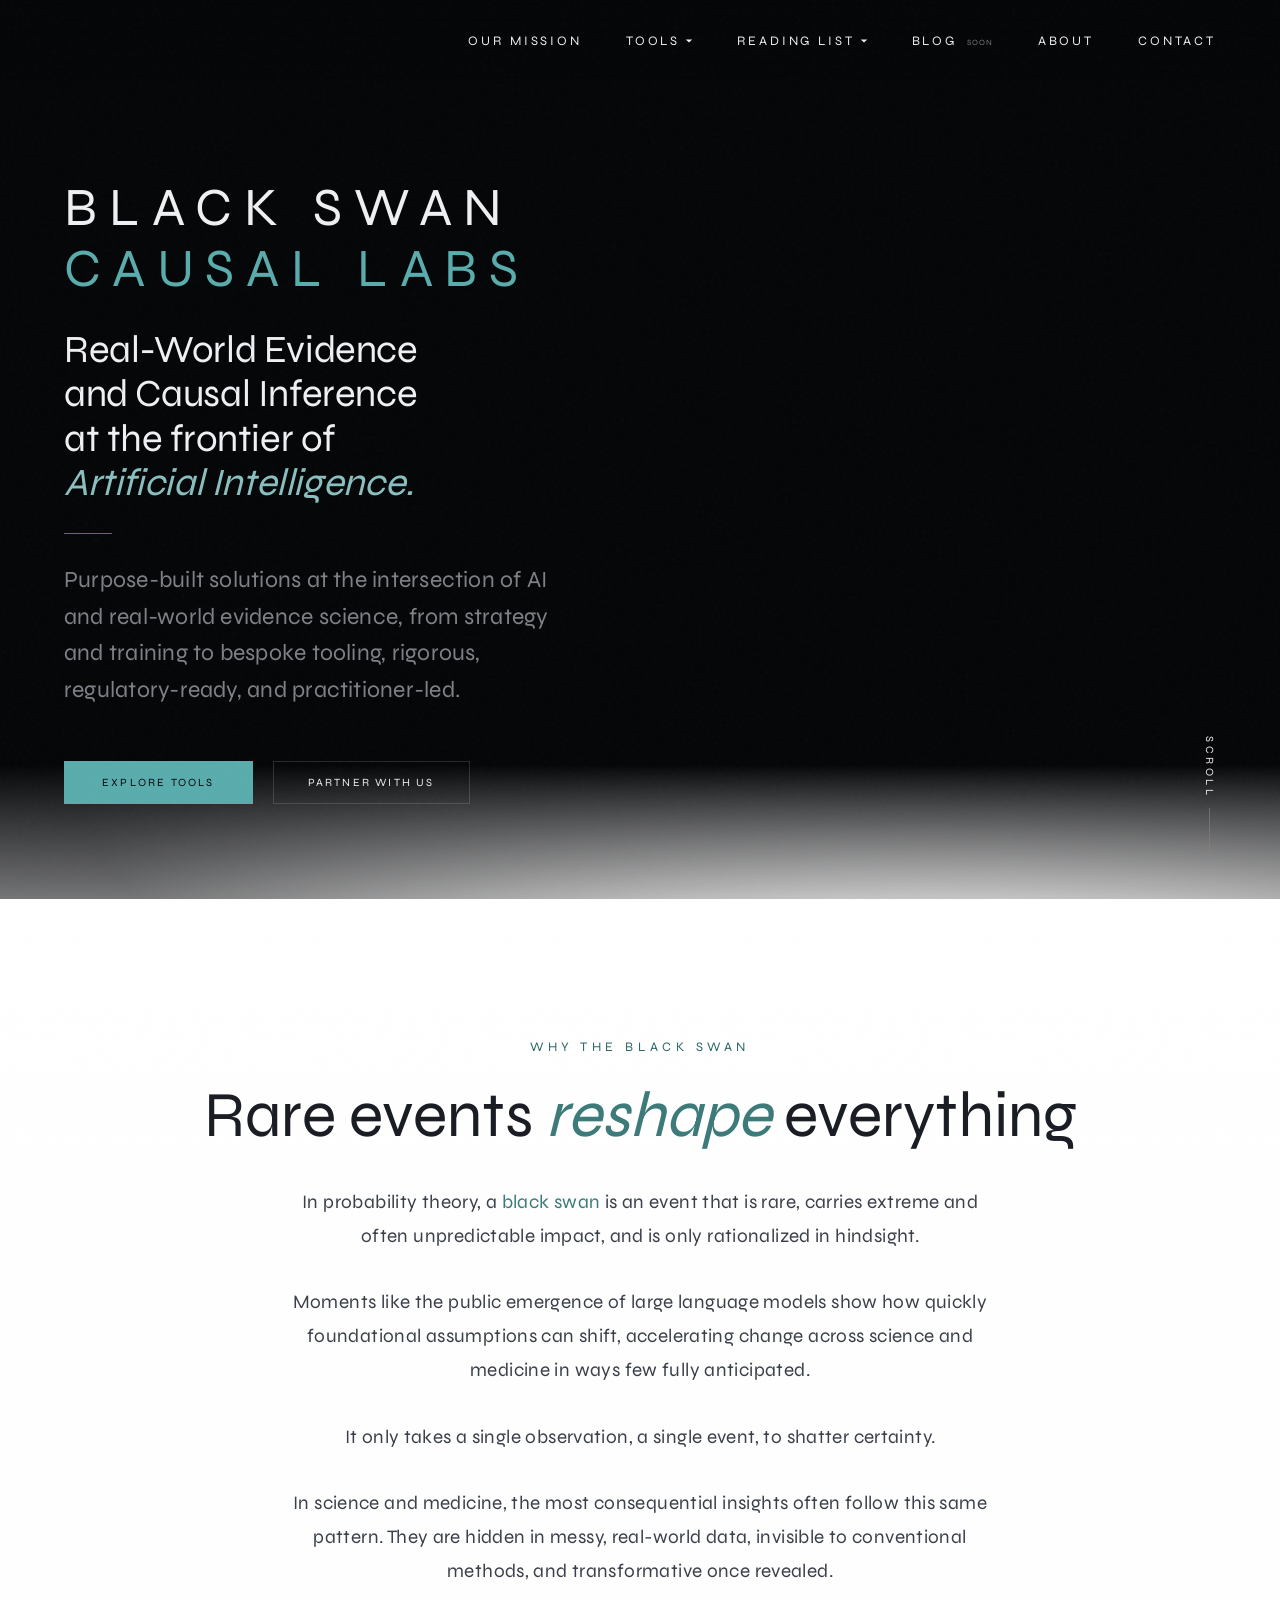
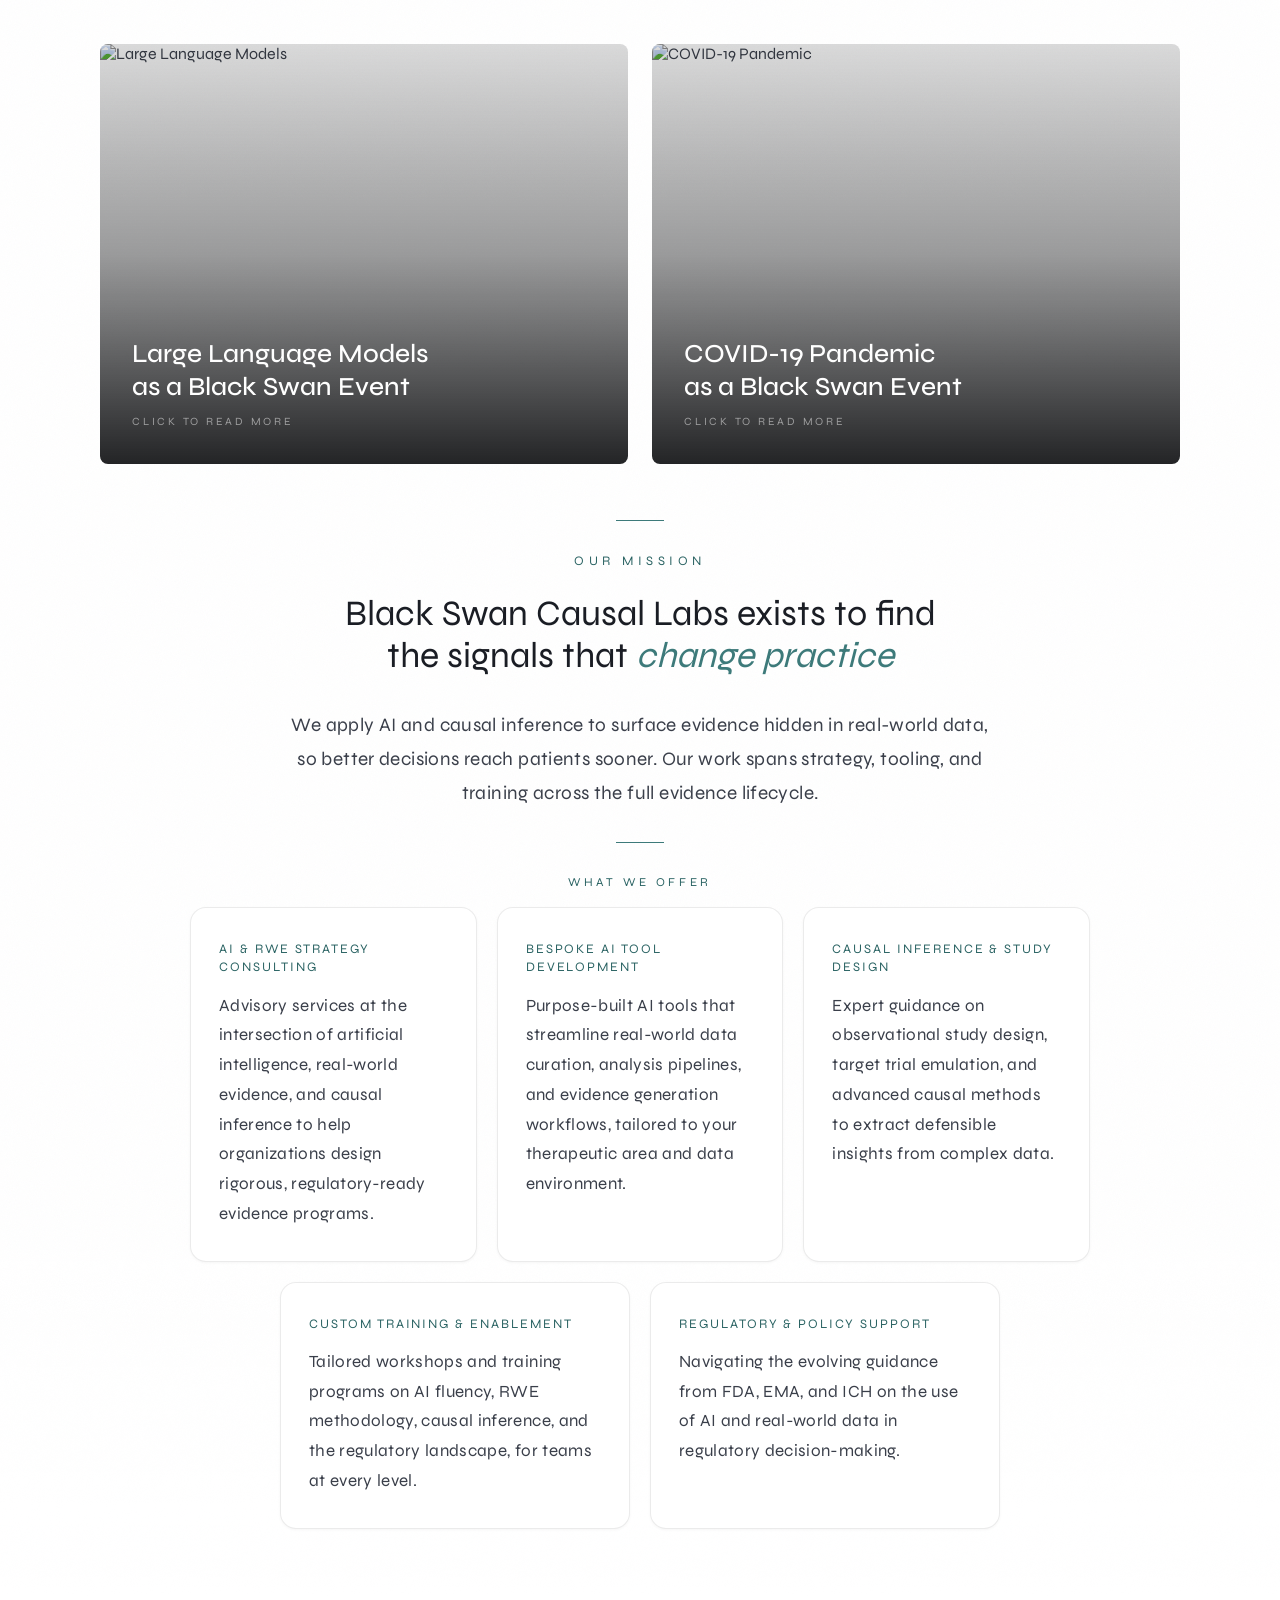
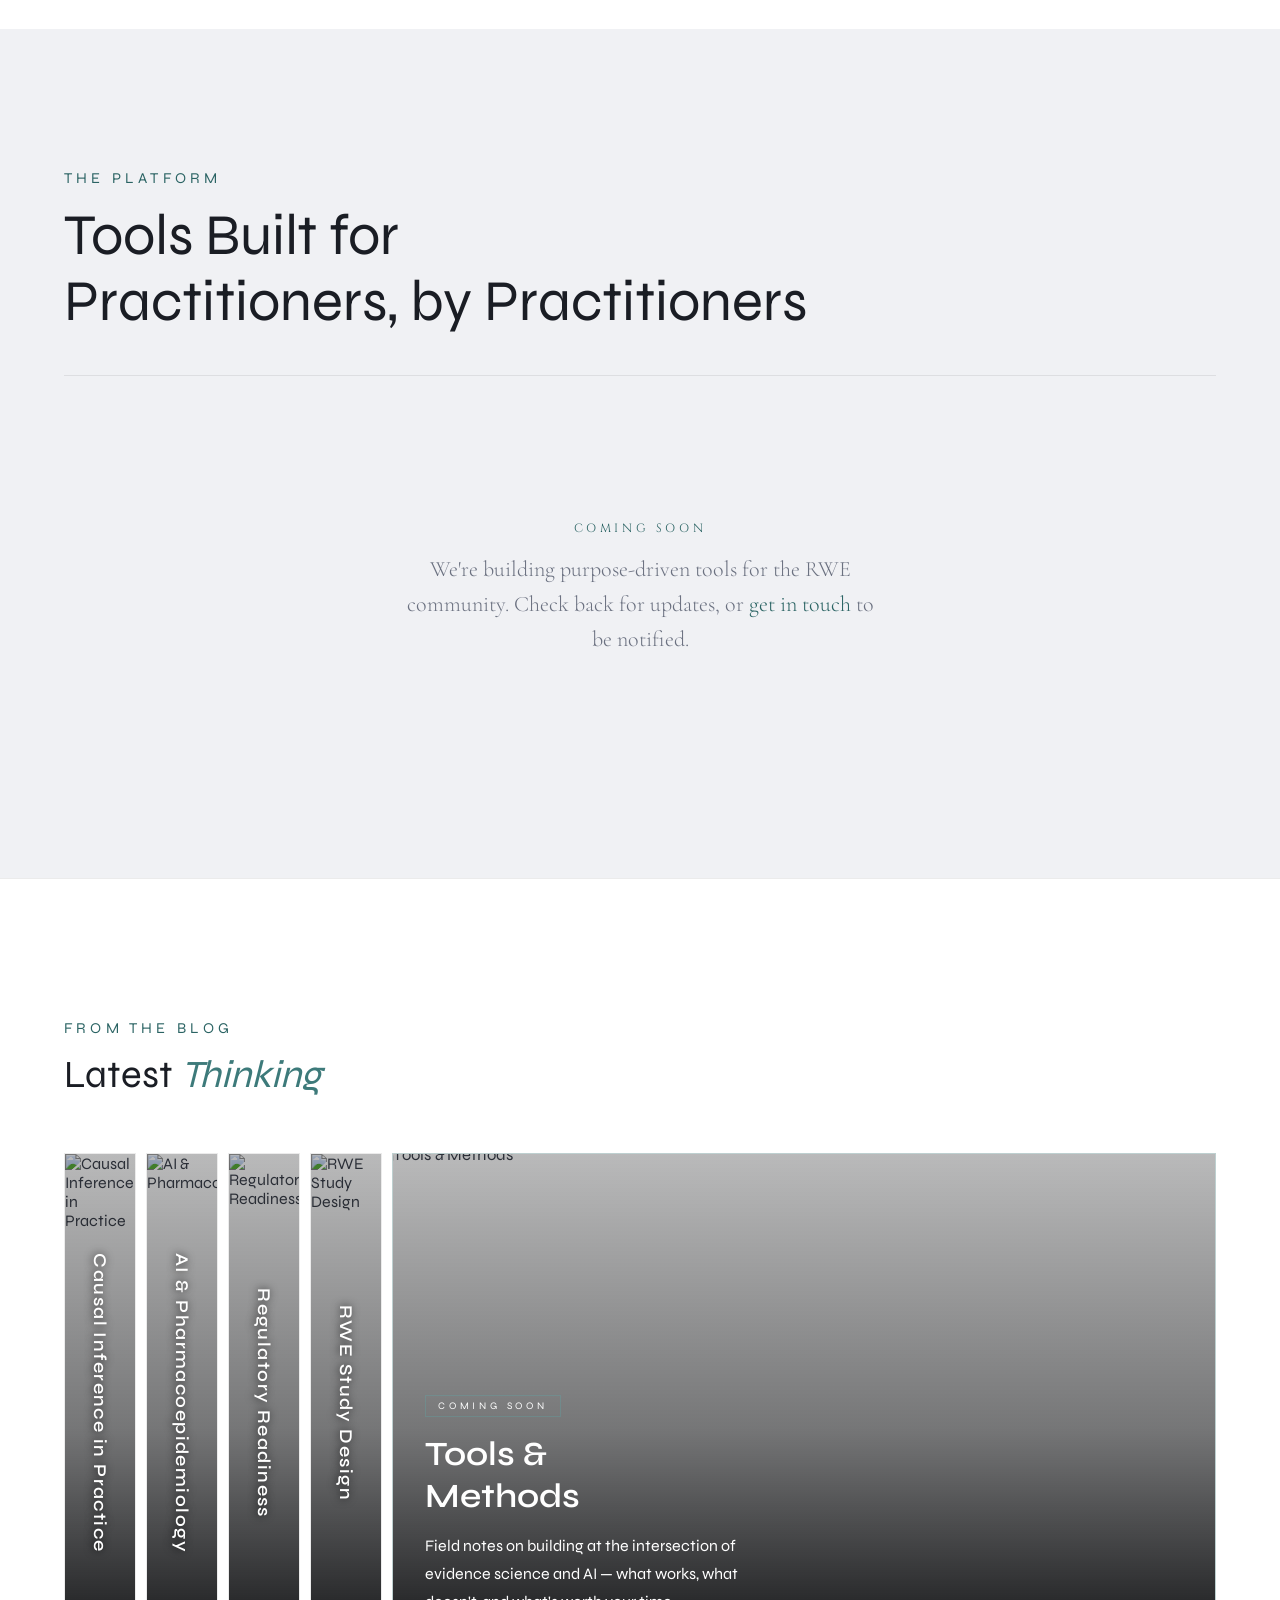
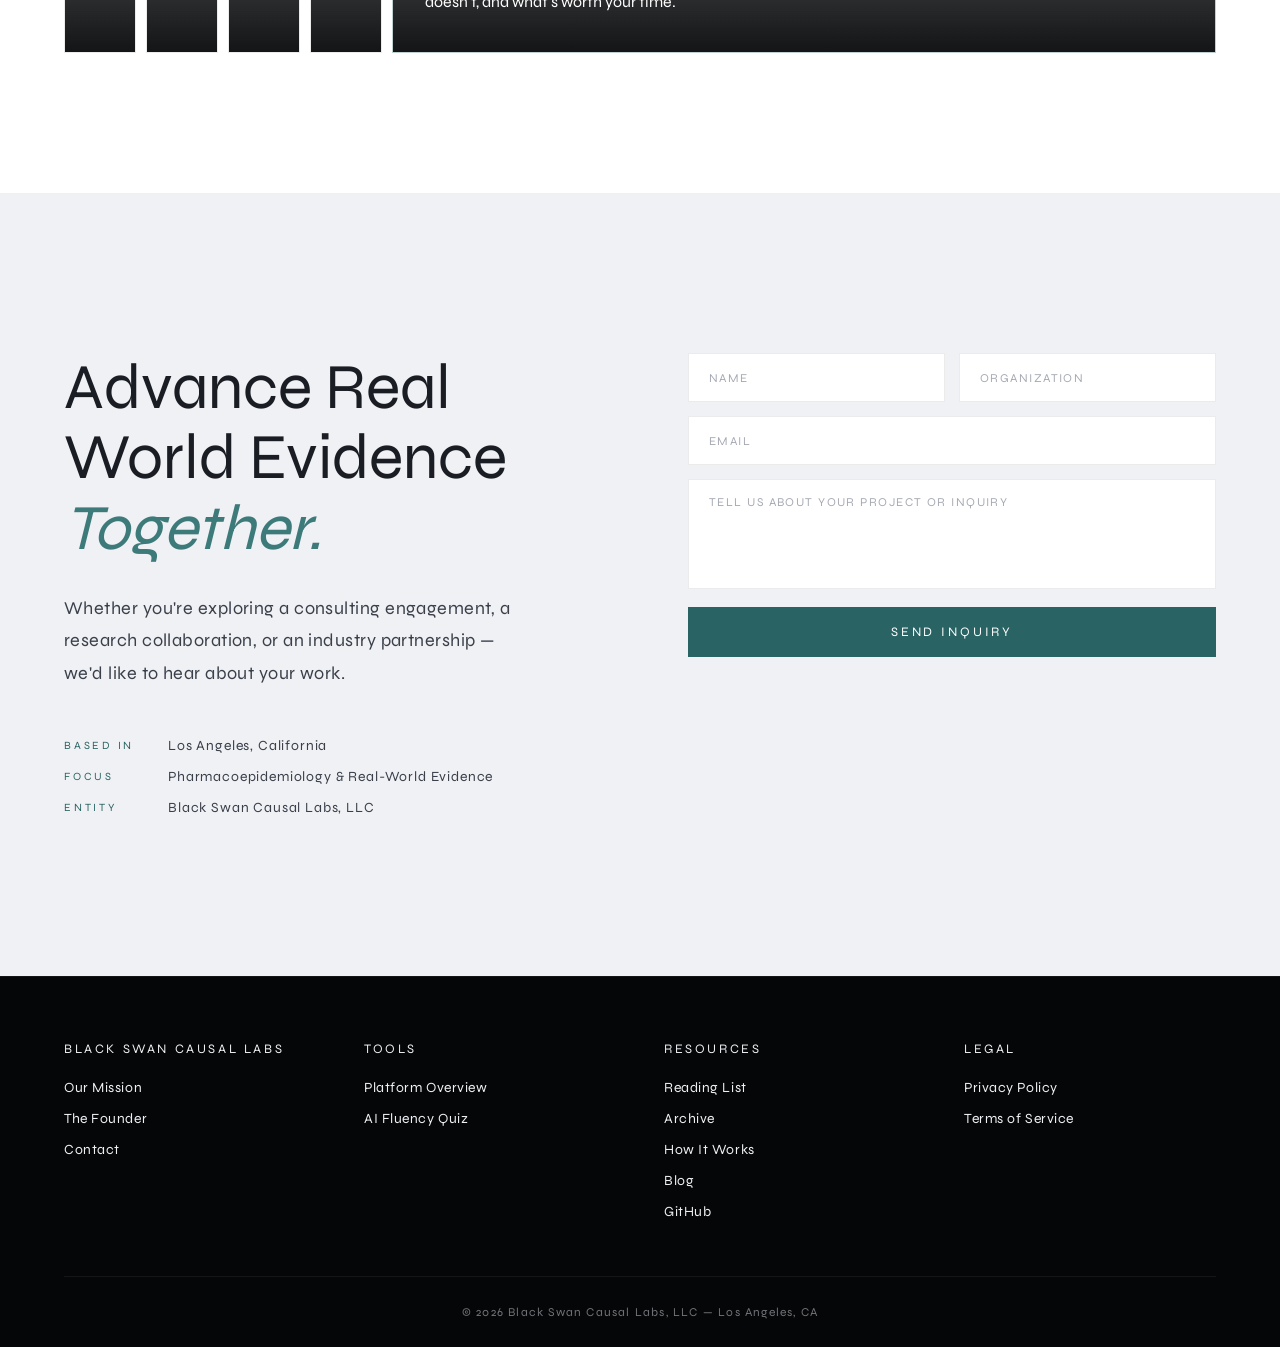
==== index.html @ 320a1eaf "Redesign color scheme: dark hero with light/grey content sections Inspired by Palantir's approach — " ====
<!DOCTYPE html>
<html lang="en">
<head>
<meta charset="UTF-8">
<meta name="viewport" content="width=device-width, initial-scale=1.0">
<link rel="icon" type="image/png" href="favicon.png">
<title>Black Swan Causal Labs</title>
<link rel="preconnect" href="https://fonts.googleapis.com">
<link href="https://fonts.googleapis.com/css2?family=Cormorant+Garamond:ital,wght@0,300;0,400;0,600;1,300;1,400&family=Cinzel:wght@400;500&family=Raleway:wght@200;300;400&family=Syne:wght@400;500;600;700;800&display=swap" rel="stylesheet">
<style>
  *, *::before, *::after { box-sizing: border-box; margin: 0; padding: 0; }

  :root {
    --black:       #050608;
    --deep:        #090c10;
    --surface:     #0d1117;
    --ink:         #111620;
    --border:      rgba(255,255,255,0.06);
    --silver:      #c8cdd4;
    --white:       #eef0f3;
    --teal:        #3d7a7a;
    --teal-light:  #5aadad;
    --accent:      #8bbfbf;

    /* Light-mode palette */
    --light-bg:    #ffffff;
    --grey-bg:     #f0f1f4;
    --dark-text:   #1a1d24;
    --body-text:   #3a3f4a;
    --muted-text:  #6b7180;
    --light-border: rgba(0,0,0,0.08);
    --card-bg:     #ffffff;
    --card-bg-alt: #f7f8fa;
    --teal-dark:   #2a6363;
  }

  html { scroll-behavior: smooth; }
  body {
    background: var(--black);
    color: var(--white);
    font-family: 'Syne', sans-serif;
    font-weight: 300;
    overflow-x: hidden;
  }

  /* ── REVEAL ANIMATION ── */
  @keyframes softReveal {
    from {
      opacity: 0;
      filter: blur(10px);
      transform: translateY(14px);
    }
    to {
      opacity: 1;
      filter: blur(0px);
      transform: translateY(0);
    }
  }

  .reveal {
    opacity: 0;
    animation: softReveal 1.1s cubic-bezier(0.22, 1, 0.36, 1) forwards;
  }

  /* staggered delays for hero children */
  .reveal-d1  { animation-delay: 0.2s; }
  .reveal-d2  { animation-delay: 0.45s; }
  .reveal-d3  { animation-delay: 0.6s; }
  .reveal-d4  { animation-delay: 0.75s; }
  .reveal-d5  { animation-delay: 0.9s; }
  .reveal-d6  { animation-delay: 1.05s; }

  /* ── NAV ── */
  nav {
    position: fixed;
    top: 0; left: 0; right: 0;
    z-index: 100;
    display: flex;
    align-items: center;
    justify-content: flex-end;
    padding: 30px 64px;
    background: linear-gradient(to bottom, rgba(5,6,8,0.92) 0%, transparent 100%);
    transition: justify-content 0.3s;
  }
  nav.nav-scrolled {
    justify-content: space-between;
    background: rgba(5,6,8,0.97);
  }

  .nav-logo {
    font-family: 'Syne', sans-serif;
    font-size: 14px;
    letter-spacing: 0.3em;
    color: var(--silver);
    text-decoration: none;
    text-transform: uppercase;
    opacity: 0;
    transform: translateY(-6px);
    pointer-events: none;
    transition: opacity 0.4s ease, transform 0.4s ease;
  }
  nav.nav-scrolled .nav-logo {
    opacity: 1;
    transform: translateY(0);
    pointer-events: auto;
  }
  .nav-logo span { color: var(--teal-light); }

  .nav-links {
    display: flex;
    gap: 44px;
    list-style: none;
  }
  .nav-links a {
    font-family: 'Syne', sans-serif;
    font-weight: 300;
    font-size: 13px;
    letter-spacing: 0.22em;
    text-transform: uppercase;
    color: var(--white);
    text-decoration: none;
    transition: color 0.3s;
  }
  .nav-links a:hover { color: var(--teal-light); }

  /* ── NAV DROPDOWN ── */
  .nav-dropdown {
    position: relative;
  }
  .nav-dropdown-toggle {
    font-family: 'Syne', sans-serif;
    font-weight: 300;
    font-size: 13px;
    letter-spacing: 0.22em;
    text-transform: uppercase;
    color: var(--white);
    text-decoration: none;
    transition: color 0.3s;
    cursor: pointer;
    background: none;
    border: none;
    padding: 0;
    margin: 0;
    line-height: inherit;
    vertical-align: baseline;
    display: inline-flex;
    align-items: center;
    gap: 5px;
  }
  .nav-dropdown-toggle:hover { color: var(--teal-light); }
  .nav-dropdown-toggle svg {
    width: 8px;
    height: 8px;
    fill: currentColor;
    transition: transform 0.25s;
  }
  .nav-dropdown:hover .nav-dropdown-toggle svg { transform: rotate(180deg); }
  .nav-dropdown-menu {
    position: absolute;
    top: calc(100% + 14px);
    left: -16px;
    background: var(--ink);
    border: 1px solid var(--border);
    padding: 10px 0;
    min-width: 200px;
    opacity: 0;
    visibility: hidden;
    transform: translateY(-6px);
    transition: opacity 0.25s, transform 0.25s, visibility 0.25s;
    z-index: 200;
  }
  .nav-dropdown:hover .nav-dropdown-menu {
    opacity: 1;
    visibility: visible;
    transform: translateY(0);
  }
  .nav-dropdown-menu a {
    display: block;
    padding: 10px 24px;
    font-family: 'Syne', sans-serif;
    font-weight: 300;
    font-size: 13px;
    letter-spacing: 0.18em;
    text-transform: uppercase;
    color: var(--white);
    text-decoration: none;
    transition: color 0.2s, background 0.2s;
  }
  .nav-dropdown-menu a:hover {
    color: var(--teal-light);
    background: rgba(90,173,173,0.06);
  }

  /* ── HAMBURGER BUTTON ── */
  .hamburger {
    display: none;
    background: none;
    border: none;
    cursor: pointer;
    padding: 4px;
    z-index: 301;
    position: relative;
  }
  .hamburger span {
    display: block;
    width: 22px;
    height: 1.5px;
    background: var(--white);
    margin: 5px 0;
    transition: transform 0.3s, opacity 0.3s;
  }
  .hamburger.active span:nth-child(1) {
    transform: translateY(6.5px) rotate(45deg);
  }
  .hamburger.active span:nth-child(2) {
    opacity: 0;
  }
  .hamburger.active span:nth-child(3) {
    transform: translateY(-6.5px) rotate(-45deg);
  }

  /* ── MOBILE MENU OVERLAY ── */
  .mobile-menu {
    display: none;
    position: fixed;
    top: 0;
    right: 0;
    width: 280px;
    height: 100vh;
    height: 100dvh;
    background: rgba(5,6,8,0.98);
    z-index: 300;
    padding: 90px 32px 40px;
    transform: translateX(100%);
    transition: transform 0.35s cubic-bezier(0.4, 0, 0.2, 1);
    overflow-y: auto;
    border-left: 1px solid var(--border);
  }
  .mobile-menu.open {
    transform: translateX(0);
  }
  .mobile-menu-backdrop {
    display: none;
    position: fixed;
    inset: 0;
    background: rgba(0,0,0,0.5);
    z-index: 299;
    opacity: 0;
    transition: opacity 0.35s;
  }
  .mobile-menu-backdrop.open {
    opacity: 1;
  }
  .mobile-menu-section {
    margin-bottom: 28px;
  }
  .mobile-menu-heading {
    font-family: 'Syne', sans-serif;
    font-weight: 400;
    font-size: 11px;
    letter-spacing: 0.25em;
    text-transform: uppercase;
    color: var(--teal-light);
    margin-bottom: 12px;
  }
  .mobile-menu a {
    display: block;
    font-family: 'Syne', sans-serif;
    font-weight: 300;
    font-size: 14px;
    letter-spacing: 0.15em;
    text-transform: uppercase;
    color: var(--white);
    text-decoration: none;
    padding: 10px 0;
    transition: color 0.2s;
  }
  .mobile-menu a:hover { color: var(--teal-light); }

  @media (max-width: 900px) {
    .hamburger { display: block; }
    .mobile-menu { display: block; }
    .mobile-menu-backdrop { display: block; }
    nav {
      justify-content: space-between;
      background: rgba(5,6,8,0.97);
    }
    .nav-logo {
      opacity: 1;
      transform: translateY(0);
      pointer-events: auto;
    }
  }

  /* ── HERO ── */
  .hero {
    position: relative;
    width: 100%;
    height: 100vh;
    overflow: hidden;
    display: flex;
    align-items: flex-end;
    justify-content: flex-start;
    margin-bottom: -1px;
  }

  .hero-img {
    position: absolute;
    inset: 0;
    width: 100%;
    height: 100%;
    object-fit: cover;
    object-position: center center;
  }

  .hero-vignette {
    position: absolute;
    inset: 0;
    background:
      radial-gradient(ellipse 75% 90% at 72% 48%, transparent 28%, rgba(5,6,8,0.55) 100%),
      linear-gradient(to bottom, rgba(5,6,8,0.28) 0%, transparent 22%, transparent 40%, rgba(5,6,8,0.85) 85%, rgba(255,255,255,1) 100%),
      linear-gradient(to right, rgba(5,6,8,0.78) 0%, rgba(5,6,8,0.3) 44%, transparent 62%),
      radial-gradient(ellipse 40% 30% at 100% 100%, rgba(5,6,8,0.7) 0%, transparent 100%);
    pointer-events: none;
  }

  .hero-content {
    position: relative;
    z-index: 10;
    padding: 0 64px 96px;
    max-width: 680px;
  }

  .hero-eyebrow {
    font-family: 'Syne', sans-serif;
    font-size: 10px;
    letter-spacing: 0.42em;
    text-transform: uppercase;
    color: var(--teal-light);
    margin-bottom: 22px;
    opacity: 0;
  }

  .hero-brand-line {
    font-family: 'Syne', sans-serif;
    font-size: clamp(32px, 4.2vw, 56px);
    letter-spacing: 0.22em;
    text-transform: uppercase;
    color: var(--white);
    line-height: 1.15;
    margin-bottom: 0;
    opacity: 0;
    white-space: nowrap;
  }
  .hero-brand-sub {
    color: var(--teal-light);
    margin-bottom: 28px;
  }

  .hero-title {
    font-family: 'Syne', sans-serif;
    font-weight: 300;
    font-size: clamp(24px, 3vw, 40px);
    line-height: 1.15;
    letter-spacing: -0.01em;
    color: var(--white);
    margin-bottom: 28px;
  }

  .hero-title em {
    font-style: italic;
    color: var(--accent);
  }

  .hero-rule {
    width: 48px;
    height: 1px;
    background: var(--teal);
    margin-bottom: 28px;
  }

  .hero-subtitle {
    font-family: 'Syne', sans-serif;
    font-weight: 300;
    font-size: clamp(17px, 2vw, 23px);
    line-height: 1.6;
    color: rgba(200,205,212,0.62);
    margin-bottom: 52px;
    max-width: 500px;
    letter-spacing: 0.01em;
  }

  .hero-cta-group {
    display: flex;
    gap: 20px;
    align-items: center;
  }

  .btn-primary {
    font-family: 'Syne', sans-serif;
    font-size: 11px;
    letter-spacing: 0.2em;
    text-transform: uppercase;
    color: var(--black);
    background: var(--teal-light);
    border: none;
    padding: 15px 38px;
    cursor: pointer;
    text-decoration: none;
    display: inline-block;
    transition: background 0.3s, transform 0.2s;
  }
  .btn-primary:hover { background: var(--accent); transform: translateY(-1px); }

  .btn-ghost {
    font-family: 'Syne', sans-serif;
    font-size: 11px;
    letter-spacing: 0.2em;
    text-transform: uppercase;
    color: var(--white);
    border: 1px solid rgba(200,205,212,0.18);
    padding: 14px 34px;
    cursor: pointer;
    text-decoration: none;
    display: inline-block;
    transition: color 0.3s, border-color 0.3s;
  }
  .btn-ghost:hover { color: var(--teal-light); border-color: var(--teal); }

  .scroll-hint {
    position: absolute;
    bottom: 40px;
    right: 64px;
    z-index: 10;
    display: flex;
    flex-direction: column;
    align-items: center;
    gap: 10px;
    opacity: 0;
    animation: softReveal 1s ease forwards;
    animation-delay: 1.4s;
  }
  .scroll-hint span {
    font-size: 11px;
    letter-spacing: 0.32em;
    text-transform: uppercase;
    writing-mode: vertical-rl;
    color: var(--white);
  }
  .scroll-line {
    width: 1px;
    height: 52px;
    background: linear-gradient(to bottom, rgba(200,205,212,0.3), transparent);
  }

  /* ── ABOUT SECTION ── */
  .comparison-section {
    position: relative;
    padding: 140px 64px 100px;
    overflow: hidden;
    margin-top: -1px;
  }
  .comparison-section > *:not(.ethereal-bg) {
    position: relative;
    z-index: 1;
  }
  .ethereal-bg {
    position: absolute;
    inset: 0;
    width: 100%;
    height: 100%;
    z-index: 0;
    overflow: hidden;
    mask-image: linear-gradient(to bottom, transparent 0%, black 12%, black 82%, transparent 100%);
    -webkit-mask-image: linear-gradient(to bottom, transparent 0%, black 12%, black 82%, transparent 100%);
  }
  .ethereal-inner {
    position: absolute;
    inset: -100px;
    filter: url(#etherealFilter) blur(4px);
  }
  .ethereal-color {
    width: 100%;
    height: 100%;
    background-color: rgba(45, 120, 120, 1);
    mask-image: url('https://framerusercontent.com/images/ceBGguIpUU8luwByxuQz79t7To.png');
    -webkit-mask-image: url('https://framerusercontent.com/images/ceBGguIpUU8luwByxuQz79t7To.png');
    mask-size: cover;
    -webkit-mask-size: cover;
    mask-repeat: no-repeat;
    -webkit-mask-repeat: no-repeat;
    mask-position: center;
    -webkit-mask-position: center;
  }
  .ethereal-noise {
    position: absolute;
    inset: 0;
    background-image: url("data:image/svg+xml,%3Csvg viewBox='0 0 256 256' xmlns='http://www.w3.org/2000/svg'%3E%3Cfilter id='n'%3E%3CfeTurbulence type='fractalNoise' baseFrequency='0.9' numOctaves='4' stitchTiles='stitch'/%3E%3C/filter%3E%3Crect width='100%25' height='100%25' filter='url(%23n)'/%3E%3C/svg%3E");
    background-size: 240px;
    background-repeat: repeat;
    opacity: 0.12;
    pointer-events: none;
  }
  .story-block {
    max-width: 900px;
    margin: 0 auto;
    text-align: center;
  }
  .story-headline {
    font-family: 'Syne', sans-serif;
    font-size: clamp(40px, 5vw, 68px);
    font-weight: 300;
    color: var(--white);
    line-height: 1.15;
    margin-bottom: 32px;
  }
  .story-headline em { font-style: italic; color: var(--accent); }
  .definition-row {
    display: grid;
    grid-template-columns: 1fr 1fr;
    gap: 24px;
    max-width: 1080px;
    margin: 56px auto;
  }
  .narrative-eyebrow {
    font-family: 'Syne', sans-serif;
    font-size: 13px;
    letter-spacing: 0.35em;
    text-transform: uppercase;
    color: var(--teal-light);
    margin-bottom: 24px;
  }
  .narrative-text {
    font-size: 19px;
    line-height: 1.8;
    color: var(--white);
    font-weight: 300;
    letter-spacing: 0.02em;
    margin-bottom: 32px;
    max-width: 720px;
    margin-left: auto;
    margin-right: auto;
  }
  .narrative-text strong {
    color: var(--accent);
    font-weight: 400;
  }
  .narrative-divider {
    width: 48px;
    height: 1px;
    background: var(--teal);
    margin: 32px auto;
  }
  .narrative-subtitle {
    font-family: 'Syne', sans-serif;
    font-size: 12px;
    letter-spacing: 0.3em;
    text-transform: uppercase;
    color: var(--teal-light);
    margin-bottom: 18px;
  }
  .offerings-grid {
    display: grid;
    grid-template-columns: repeat(3, 1fr);
    gap: 20px;
    max-width: 1080px;
    margin: 0 auto;
  }
  /* center the last row if only 2 items */
  .offerings-grid-bottom {
    display: grid;
    grid-template-columns: repeat(2, 1fr);
    gap: 20px;
    max-width: 720px;
    margin: 20px auto 0;
  }
  .offering-card {
    border: 1px solid var(--border);
    border-radius: 16px;
    padding: 32px 28px;
    background: var(--ink);
    text-align: left;
    transition: transform 0.3s ease, box-shadow 0.3s ease, border-color 0.3s ease;
  }
  .offering-card:hover {
    transform: translateY(-6px);
    box-shadow: 0 12px 36px rgba(0,0,0,0.4);
    border-color: rgba(90,173,173,0.3);
  }
  .offering-card-title {
    font-family: 'Syne', sans-serif;
    font-size: 13px;
    letter-spacing: 0.15em;
    text-transform: uppercase;
    color: var(--teal-light);
    margin-bottom: 14px;
    line-height: 1.4;
  }
  .offering-card-text {
    font-size: 17px;
    line-height: 1.75;
    color: var(--white);
    font-weight: 300;
    letter-spacing: 0.02em;
  }
  .info-box {
    border: 2px solid rgba(238,240,243,0.85);
    padding: 36px 32px;
    background: transparent;
    transition: transform 0.3s ease, box-shadow 0.3s ease;
  }
  .info-box:hover {
    transform: translateY(-6px);
    box-shadow: 0 12px 40px rgba(0,0,0,0.4);
  }
  .info-box-eyebrow {
    font-family: 'Syne', sans-serif;
    font-size: 12px;
    letter-spacing: 0.3em;
    text-transform: uppercase;
    color: var(--teal-light);
    margin-bottom: 12px;
  }
  .info-box-title {
    font-family: 'Syne', sans-serif;
    font-size: 32px;
    font-weight: 300;
    color: var(--white);
    margin-bottom: 16px;
    line-height: 1.2;
  }
  .info-box-text {
    font-size: 17px;
    line-height: 1.8;
    color: var(--white);
    font-weight: 300;
    margin-bottom: 18px;
    letter-spacing: 0.02em;
  }
  .info-box-list {
    list-style: none;
    padding: 0;
    margin: 0;
    display: flex;
    flex-direction: column;
    gap: 6px;
  }
  .info-box-list li {
    font-size: 14px;
    line-height: 1.6;
    color: var(--white);
    font-weight: 300;
    padding-left: 18px;
    position: relative;
  }
  .info-box-list li::before {
    content: '';
    position: absolute;
    left: 0;
    top: 9px;
    width: 6px;
    height: 6px;
    border: 1px solid var(--teal-light);
    border-radius: 50%;
  }
  /* ── FLIP CARDS ── */
  .flip-card {
    perspective: 1200px;
    height: 420px;
    cursor: pointer;
  }
  .flip-card-inner {
    position: relative;
    width: 100%;
    height: 100%;
    transition: transform 0.7s cubic-bezier(0.4, 0, 0.2, 1);
    transform-style: preserve-3d;
  }
  .flip-card.flipped .flip-card-inner {
    transform: rotateY(180deg);
  }
  .flip-card-front,
  .flip-card-back {
    position: absolute;
    inset: 0;
    backface-visibility: hidden;
    -webkit-backface-visibility: hidden;
    border-radius: 8px;
    overflow: hidden;
  }
  .flip-card-front {
    display: flex;
    flex-direction: column;
    justify-content: flex-end;
  }
  .flip-card-front img {
    position: absolute;
    inset: 0;
    width: 100%;
    height: 100%;
    object-fit: cover;
    transition: transform 0.5s ease;
  }
  .flip-card:hover .flip-card-front img {
    transform: scale(1.04);
  }
  .flip-card-front-overlay {
    position: absolute;
    inset: 0;
    background: linear-gradient(
      to top,
      rgba(5,6,8,0.88) 0%,
      rgba(5,6,8,0.4) 50%,
      rgba(5,6,8,0.15) 100%
    );
  }
  .flip-card-front-content {
    position: relative;
    z-index: 1;
    padding: 36px 32px;
  }
  .flip-card-front-title {
    font-family: 'Syne', sans-serif;
    font-size: 26px;
    font-weight: 500;
    color: #ffffff;
    line-height: 1.25;
    margin-bottom: 12px;
  }
  .flip-card-front-hint {
    font-family: 'Syne', sans-serif;
    font-size: 11px;
    letter-spacing: 0.25em;
    text-transform: uppercase;
    color: rgba(255,255,255,0.5);
  }
  .flip-card-back {
    transform: rotateY(180deg);
    background: var(--card-bg);
    border: 1px solid var(--light-border);
    display: flex;
    flex-direction: column;
    justify-content: center;
    padding: 40px 36px;
  }
  .flip-card-back-eyebrow {
    font-family: 'Syne', sans-serif;
    font-size: 11px;
    letter-spacing: 0.3em;
    text-transform: uppercase;
    color: var(--teal-dark);
    margin-bottom: 16px;
  }
  .flip-card-back-title {
    font-family: 'Syne', sans-serif;
    font-size: 24px;
    font-weight: 400;
    color: var(--dark-text);
    line-height: 1.25;
    margin-bottom: 20px;
  }
  .flip-card-back-text {
    font-size: 17px;
    line-height: 1.75;
    color: var(--body-text);
    font-weight: 300;
    letter-spacing: 0.02em;
  }
  .flip-card-back-hint {
    margin-top: 24px;
    font-family: 'Syne', sans-serif;
    font-size: 11px;
    letter-spacing: 0.25em;
    text-transform: uppercase;
    color: var(--muted-text);
  }

  @media (max-width: 900px) {
    .flip-card { height: 380px; }
  }
  @media (max-width: 480px) {
    .flip-card { height: 340px; }
    .flip-card-front-title { font-size: 22px; }
    .flip-card-back { padding: 28px 24px; }
    .flip-card-back-title { font-size: 20px; }
    .flip-card-back-text { font-size: 15px; }
  }

  /* Mission line below slider */
  .thesis-mission {
    max-width: 1080px;
    margin: 40px auto 0;
    padding-top: 32px;
    border-top: 1px solid var(--border);
    font-family: 'Syne', sans-serif;
    font-size: clamp(19px, 2.4vw, 28px);
    font-weight: 300;
    font-style: italic;
    color: var(--white);
    line-height: 1.55;
    text-align: center;
  }
  .thesis-mission strong {
    font-style: normal;
    color: var(--accent);
    font-weight: 400;
  }

  /* ── TOOLS ── */
  .tools {
    padding: 140px 64px;
    border-top: none;
    position: relative;
  }
  .section-head {
    display: flex;
    align-items: flex-end;
    justify-content: space-between;
    margin-bottom: 64px;
    padding-bottom: 40px;
    border-bottom: 1px solid var(--border);
  }
  .section-tag {
    font-family: 'Syne', sans-serif;
    font-size: 15px;
    letter-spacing: 0.28em;
    text-transform: uppercase;
    color: var(--teal);
    margin-bottom: 16px;
    display: block;
  }
  .section-title {
    font-family: 'Syne', sans-serif;
    font-size: clamp(38px, 4.5vw, 64px);
    font-weight: 300;
    line-height: 1.15;
    color: var(--white);
  }
  .tools-grid {
    display: grid;
    grid-template-columns: repeat(2, 1fr);
    gap: 2px;
  }
  .tool-card {
    background: var(--ink);
    padding: 56px 52px;
    border-top: 1px solid var(--border);
    position: relative;
    overflow: hidden;
    transition: background 0.35s;
  }
  .tool-card::after {
    content: '';
    position: absolute;
    top: 0; left: 0;
    width: 2px;
    height: 0;
    background: var(--teal-light);
    transition: height 0.45s cubic-bezier(0.22, 1, 0.36, 1);
  }
  .tool-card:hover::after { height: 100%; }
  .tool-card:hover { background: #0f1620; }
  .tool-num {
    font-family: 'Syne', sans-serif;
    font-size: 13px;
    letter-spacing: 0.28em;
    color: var(--teal);
    opacity: 0.6;
    margin-bottom: 26px;
  }
  .tool-name {
    font-family: 'Syne', sans-serif;
    font-size: 36px;
    font-weight: 400;
    color: var(--white);
    margin-bottom: 20px;
    line-height: 1.15;
  }
  .tool-desc {
    font-size: 18px;
    line-height: 1.75;
    color: var(--white);
    max-width: 440px;
    font-weight: 300;
    letter-spacing: 0.025em;
  }
  .tool-pill {
    margin-top: 36px;
    display: inline-block;
    font-family: 'Syne', sans-serif;
    font-size: 11px;
    letter-spacing: 0.22em;
    text-transform: uppercase;
    color: var(--teal);
    border: 1px solid rgba(61,122,122,0.28);
    padding: 6px 16px;
  }

  /* ── PILLARS ── */
  .pillars {
    background: var(--deep);
    padding: 112px 64px;
    display: grid;
    grid-template-columns: repeat(3, 1fr);
    border-top: 1px solid var(--border);
  }
  .pillar {
    padding: 0 48px 0 0;
    border-right: 1px solid var(--border);
    margin-right: 48px;
  }
  .pillar:last-child { border-right: none; margin-right: 0; padding-right: 0; }
  .pillar-num {
    font-family: 'Syne', sans-serif;
    font-size: 13px;
    letter-spacing: 0.28em;
    color: var(--teal);
    opacity: 0.55;
    margin-bottom: 24px;
  }
  .pillar-title {
    font-family: 'Syne', sans-serif;
    font-size: 28px;
    font-weight: 400;
    color: var(--white);
    margin-bottom: 18px;
  }
  .pillar-text {
    font-size: 16px;
    line-height: 1.85;
    color: var(--white);
    font-weight: 300;
    letter-spacing: 0.02em;
  }

  /* ── BLOG ACCORDION ── */
  .blog-section {
    padding: 140px 64px;
    border-top: 1px solid var(--light-border);
  }
  .blog-header { margin-bottom: 56px; }

  .blog-accordion {
    display: flex;
    gap: 10px;
    height: 500px;
  }

  .blog-panel {
    flex: 0 0 72px;
    position: relative;
    overflow: hidden;
    cursor: pointer;
    border: 1px solid var(--border);
    transition: flex 0.75s cubic-bezier(0.4, 0, 0.2, 1),
                border-color 0.4s ease;
  }
  .blog-panel.active {
    flex: 1;
    border-color: rgba(90,173,173,0.22);
  }

  .blog-panel-img {
    position: absolute;
    inset: 0;
    width: 100%;
    height: 100%;
    object-fit: cover;
    transition: transform 0.75s ease;
  }
  .blog-panel.active .blog-panel-img { transform: scale(1.04); }

  .blog-panel-overlay {
    position: absolute;
    inset: 0;
    background: linear-gradient(
      to top,
      rgba(5,6,8,0.94) 0%,
      rgba(5,6,8,0.55) 45%,
      rgba(5,6,8,0.28) 100%
    );
  }

  /* Collapsed vertical label */
  .blog-panel-label {
    position: absolute;
    bottom: 50%;
    left: 50%;
    transform: translateX(-50%) translateY(50%) rotate(90deg);
    white-space: nowrap;
    font-family: 'Syne', sans-serif;
    font-size: 18px;
    font-weight: 600;
    letter-spacing: 0.08em;
    color: #ffffff;
    text-shadow: 0 1px 8px rgba(0,0,0,0.8);
    pointer-events: none;
    transition: opacity 0.2s ease;
  }
  .blog-panel.active .blog-panel-label { opacity: 0; }

  /* Expanded content */
  .blog-panel-content {
    position: absolute;
    bottom: 0; left: 0; right: 0;
    padding: 36px 32px;
    opacity: 0;
    transform: translateY(10px);
    transition: opacity 0.4s ease 0.28s, transform 0.4s ease 0.28s;
    pointer-events: none;
  }
  .blog-panel.active .blog-panel-content {
    opacity: 1;
    transform: translateY(0);
    pointer-events: auto;
  }

  .blog-panel-coming {
    display: inline-block;
    font-family: 'Syne', sans-serif;
    font-size: 10px;
    letter-spacing: 0.38em;
    text-transform: uppercase;
    color: var(--teal-light);
    border: 1px solid rgba(90,173,173,0.3);
    padding: 4px 12px;
    margin-bottom: 16px;
  }
  .blog-panel-title {
    font-family: 'Syne', sans-serif;
    font-size: 34px;
    font-weight: 600;
    color: #ffffff;
    line-height: 1.25;
    margin-bottom: 14px;
  }
  .blog-panel-teaser {
    font-size: 16px;
    line-height: 1.75;
    color: var(--white);
    font-weight: 300;
    max-width: 340px;
  }

  /* Mobile: vertical stack */
  @media (max-width: 768px) {
    .blog-section { padding: 72px 24px; }
    .blog-accordion {
      flex-direction: column;
      height: auto;
      gap: 3px;
    }
    .blog-panel {
      flex: 0 0 60px !important;
      min-height: 60px;
      transition: min-height 0.65s cubic-bezier(0.4,0,0.2,1),
                  flex 0.65s cubic-bezier(0.4,0,0.2,1);
    }
    .blog-panel.active {
      flex: 0 0 300px !important;
      min-height: 300px;
    }
    .blog-panel-label {
      transform: translateX(-50%) translateY(50%) rotate(0deg);
      font-size: 15px;
    }
  }

  /* ── CONTACT ── */
  .contact {
    padding: 160px 64px;
    display: grid;
    grid-template-columns: 1fr 1fr;
    gap: 96px;
    align-items: start;
  }
  .contact-text h2 {
    font-family: 'Syne', sans-serif;
    font-size: clamp(42px, 5vw, 72px);
    font-weight: 300;
    line-height: 1.1;
    color: var(--white);
    margin-bottom: 28px;
  }
  .contact-text h2 em { font-style: italic; color: var(--accent); }
  .contact-text p {
    font-size: 18px;
    line-height: 1.8;
    color: var(--white);
    max-width: 460px;
    font-weight: 300;
    letter-spacing: 0.025em;
    margin-bottom: 48px;
  }
  .contact-detail { display: flex; flex-direction: column; gap: 14px; }
  .contact-detail-item { display: flex; gap: 16px; align-items: center; }
  .contact-detail-label {
    font-family: 'Syne', sans-serif;
    font-size: 11px;
    letter-spacing: 0.25em;
    text-transform: uppercase;
    color: var(--teal);
    width: 88px;
    flex-shrink: 0;
  }
  .contact-detail-value {
    font-size: 14px;
    letter-spacing: 0.06em;
    color: var(--white);
    font-weight: 300;
  }
  .contact-form { display: flex; flex-direction: column; gap: 14px; }
  .form-row { display: flex; gap: 14px; }
  .contact-form input,
  .contact-form textarea {
    background: var(--ink);
    border: 1px solid var(--border);
    color: var(--white);
    font-family: 'Syne', sans-serif;
    font-size: 14px;
    font-weight: 300;
    padding: 15px 20px;
    outline: none;
    transition: border-color 0.3s;
    width: 100%;
    letter-spacing: 0.05em;
  }
  .contact-form input:focus,
  .contact-form textarea:focus { border-color: var(--teal); }
  .contact-form input::placeholder,
  .contact-form textarea::placeholder {
    color: rgba(200,205,212,0.22);
    letter-spacing: 0.12em;
    text-transform: uppercase;
    font-size: 12px;
  }
  .contact-form textarea { resize: none; height: 110px; }
  .contact-form button {
    font-family: 'Syne', sans-serif;
    font-size: 13px;
    letter-spacing: 0.22em;
    text-transform: uppercase;
    color: var(--black);
    background: var(--teal-light);
    border: none;
    padding: 17px;
    cursor: pointer;
    width: 100%;
    transition: background 0.3s;
    margin-top: 4px;
  }
  .contact-form button:hover { background: var(--accent); }

  /* ── FOOTER ── */
  footer {
    background: var(--black);
    border-top: 1px solid var(--border);
    padding: 64px 64px 0;
  }
  .footer-grid {
    display: grid;
    grid-template-columns: repeat(4, 1fr);
    gap: 48px;
    padding-bottom: 56px;
  }
  .footer-col-title {
    font-family: 'Syne', sans-serif;
    font-size: 13px;
    letter-spacing: 0.2em;
    text-transform: uppercase;
    color: var(--white);
    margin-bottom: 20px;
  }
  .footer-col-links {
    list-style: none;
    display: flex;
    flex-direction: column;
    gap: 12px;
  }
  .footer-col-links a {
    font-size: 14px;
    letter-spacing: 0.04em;
    color: var(--white);
    text-decoration: none;
    transition: color 0.3s;
    font-weight: 300;
  }
  .footer-col-links a:hover { color: var(--teal-light); }
  .footer-bottom {
    border-top: 1px solid var(--border);
    padding: 28px 0;
    text-align: center;
  }
  .footer-copy {
    font-size: 12px;
    letter-spacing: 0.1em;
    color: rgba(200,205,212,0.55);
  }

  /* ── LIGHT / GREY SECTION OVERRIDES ── */
  .light-section { background: var(--light-bg); }
  .grey-section  { background: var(--grey-bg); }

  .light-section,
  .grey-section {
    color: var(--body-text);
  }

  /* Headings in light sections */
  .light-section .story-headline,
  .grey-section .story-headline,
  .light-section .section-title,
  .grey-section .section-title,
  .light-section .info-box-title,
  .grey-section .info-box-title,
  .light-section .tool-name,
  .grey-section .tool-name,
  .light-section .pillar-title,
  .grey-section .pillar-title,
  .light-section .contact-text h2,
  .grey-section .contact-text h2 {
    color: var(--dark-text);
  }

  /* Body text in light sections */
  .light-section .narrative-text,
  .grey-section .narrative-text,
  .light-section .offering-card-text,
  .grey-section .offering-card-text,
  .light-section .info-box-text,
  .grey-section .info-box-text,
  .light-section .info-box-list li,
  .grey-section .info-box-list li,
  .light-section .tool-desc,
  .grey-section .tool-desc,
  .light-section .pillar-text,
  .grey-section .pillar-text,
  .light-section .contact-text p,
  .grey-section .contact-text p,
  .light-section .contact-detail-value,
  .grey-section .contact-detail-value,
  .light-section .blog-panel-teaser,
  .grey-section .blog-panel-teaser {
    color: var(--body-text);
  }

  /* Subdued text */
  .light-section .hero-subtitle,
  .grey-section .hero-subtitle {
    color: var(--muted-text);
  }

  /* Eyebrows and tags stay teal but a bit darker for contrast */
  .light-section .narrative-eyebrow,
  .grey-section .narrative-eyebrow,
  .light-section .narrative-subtitle,
  .grey-section .narrative-subtitle,
  .light-section .section-tag,
  .grey-section .section-tag,
  .light-section .offering-card-title,
  .grey-section .offering-card-title,
  .light-section .info-box-eyebrow,
  .grey-section .info-box-eyebrow,
  .light-section .tool-num,
  .grey-section .tool-num,
  .light-section .pillar-num,
  .grey-section .pillar-num,
  .light-section .contact-detail-label,
  .grey-section .contact-detail-label {
    color: var(--teal-dark);
  }

  /* Accented text */
  .light-section .story-headline em,
  .grey-section .story-headline em,
  .light-section .narrative-text strong,
  .grey-section .narrative-text strong,
  .light-section .contact-text h2 em,
  .grey-section .contact-text h2 em {
    color: var(--teal);
  }

  /* Cards in light sections */
  .light-section .offering-card,
  .grey-section .offering-card {
    background: var(--card-bg);
    border-color: var(--light-border);
    box-shadow: 0 1px 3px rgba(0,0,0,0.04);
  }
  .light-section .offering-card:hover,
  .grey-section .offering-card:hover {
    box-shadow: 0 8px 30px rgba(0,0,0,0.08);
    border-color: var(--teal);
  }

  /* Info boxes in light sections */
  .light-section .info-box,
  .grey-section .info-box {
    border-color: var(--dark-text);
  }
  .light-section .info-box-list li::before,
  .grey-section .info-box-list li::before {
    border-color: var(--teal-dark);
  }

  /* Tool cards in light sections */
  .light-section .tool-card,
  .grey-section .tool-card {
    background: var(--card-bg);
    border-top-color: var(--light-border);
  }
  .light-section .tool-card:hover,
  .grey-section .tool-card:hover {
    background: var(--card-bg-alt);
  }
  .light-section .tool-pill,
  .grey-section .tool-pill {
    color: var(--teal-dark);
    border-color: rgba(42,99,99,0.25);
  }

  /* Pillar borders */
  .light-section .pillar,
  .grey-section .pillar {
    border-right-color: var(--light-border);
  }

  /* Section dividers */
  .light-section .narrative-divider,
  .grey-section .narrative-divider {
    background: var(--teal);
  }
  .light-section .section-head,
  .grey-section .section-head {
    border-bottom-color: var(--light-border);
  }
  .light-section,
  .grey-section {
    border-top-color: var(--light-border);
  }

  /* Contact form in light sections */
  .grey-section .contact-form input,
  .grey-section .contact-form textarea {
    background: var(--card-bg);
    border: 1px solid var(--light-border);
    color: var(--dark-text);
  }
  .grey-section .contact-form input:focus,
  .grey-section .contact-form textarea:focus {
    border-color: var(--teal);
  }
  .grey-section .contact-form input::placeholder,
  .grey-section .contact-form textarea::placeholder {
    color: var(--muted-text);
    opacity: 0.6;
  }
  .grey-section .contact-form button {
    color: #ffffff;
    background: var(--teal-dark);
  }
  .grey-section .contact-form button:hover {
    background: var(--teal);
  }

  /* Blog section on light bg */
  .light-section .blog-panel {
    border-color: var(--light-border);
  }
  .light-section .blog-panel.active {
    border-color: rgba(42,99,99,0.3);
  }
  /* Blog panels have dark overlays — text must stay white */
  .light-section .blog-panel-title,
  .light-section .blog-panel-teaser,
  .light-section .blog-panel-label,
  .light-section .blog-panel-coming {
    color: #ffffff;
  }

  /* Thesis mission in light */
  .light-section .thesis-mission,
  .grey-section .thesis-mission {
    color: var(--dark-text);
    border-top-color: var(--light-border);
  }
  .light-section .thesis-mission strong,
  .grey-section .thesis-mission strong {
    color: var(--teal);
  }

  /* "Coming soon" placeholder text in tools */
  .grey-section [style*="color:rgba(200,205,212"] {
    color: var(--muted-text) !important;
  }
  .grey-section [style*="color:var(--teal-light)"] {
    color: var(--teal-dark) !important;
  }

  /* Ethereal bg tint for light sections */
  .light-section .ethereal-color {
    background-color: rgba(45, 120, 120, 0.15);
  }
  .light-section .ethereal-noise {
    opacity: 0.03;
  }

  /* Smooth transition between hero and first light section */
  .hero + .light-section {
    margin-top: -1px;
  }

  /* grain overlay */
  body::after {
    content: '';
    position: fixed;
    inset: 0;
    background-image: url("data:image/svg+xml,%3Csvg viewBox='0 0 256 256' xmlns='http://www.w3.org/2000/svg'%3E%3Cfilter id='n'%3E%3CfeTurbulence type='fractalNoise' baseFrequency='0.9' numOctaves='4' stitchTiles='stitch'/%3E%3C/filter%3E%3Crect width='100%25' height='100%25' filter='url(%23n)'/%3E%3C/svg%3E");
    opacity: 0.022;
    pointer-events: none;
    z-index: 9999;
  }

  /* ── RESPONSIVE: TABLET ── */
  @media (max-width: 900px) {
    nav { padding: 22px 28px; }
    .nav-links { display: none; }
    .hero-content { padding: 0 28px 80px; }
    .hero-brand-line { font-size: clamp(26px, 4vw, 42px); }
    .hero-title { font-size: clamp(22px, 3.5vw, 34px); }
    .hero-subtitle { font-size: 15px; }
    .narrative-text { font-size: 17px; }
    .narrative-eyebrow { font-size: 15px; }
    .narrative-subtitle { font-size: 13px; }
    .offering-card-title { font-size: 14px; }
    .offering-card-text { font-size: 16px; }
    .info-box-eyebrow { font-size: 13px; }
    .info-box-text { font-size: 16px; }
    .tool-desc { font-size: 16px; }
    .tool-pill { font-size: 12px; }
    .pillar-text { font-size: 17px; }
    .contact-text p { font-size: 17px; }
    .contact-detail-label { font-size: 12px; }
    .contact-detail-value { font-size: 15px; }
    .blog-panel-teaser { font-size: 15px; }
    .footer-col-links a { font-size: 15px; }
    .comparison-section { padding: 60px 28px; }
    .definition-row { grid-template-columns: 1fr; gap: 24px; }
    .offerings-grid { grid-template-columns: 1fr 1fr; }
    .offerings-grid-bottom { grid-template-columns: 1fr; max-width: 100%; }
    .tools { padding: 60px 28px; }
    .section-head { flex-direction: column; align-items: flex-start; gap: 16px; }
    .tools-grid { grid-template-columns: 1fr; }
    .pillars { grid-template-columns: 1fr; padding: 60px 28px; gap: 0; }
    .pillar { border-right: none; border-bottom: 1px solid var(--border); padding: 0 0 40px 0; margin: 0 0 40px 0; }
    .contact { grid-template-columns: 1fr; padding: 60px 28px; gap: 48px; }
    .contact-form input,
    .contact-form textarea { font-size: 16px; }
    footer { padding: 48px 28px 0; }
    .footer-grid { grid-template-columns: repeat(2, 1fr); gap: 36px; }
  }

  /* ── RESPONSIVE: MOBILE ── */
  @media (max-width: 480px) {
    nav { padding: 18px 16px; }
    .hero-content { padding: 0 16px 60px; }
    .hero-brand-line { font-size: clamp(20px, 6.5vw, 34px); }
    .hero-title { font-size: clamp(18px, 5vw, 28px); }
    .hero-subtitle { font-size: 15px; max-width: 100%; }
    .hero-cta-group { flex-direction: column; gap: 12px; }
    .hero-cta-group a { width: 100%; text-align: center; }
    .btn-primary, .btn-ghost { font-size: 12px; }
    .scroll-hint { display: none; }
    .narrative-text { font-size: 16px; }
    .offering-card-text { font-size: 16px; }
    .info-box-text { font-size: 16px; }
    .tool-name { font-size: 26px; }
    .tool-desc { font-size: 16px; }
    .pillar-title { font-size: 24px; }
    .pillar-text { font-size: 16px; }
    .contact-text p { font-size: 16px; }
    .contact-form input,
    .contact-form textarea { font-size: 16px; padding: 14px 16px; }
    .comparison-section { padding: 48px 16px; }
    .offerings-grid { grid-template-columns: 1fr; }
    .offerings-grid-bottom { grid-template-columns: 1fr; }
    .thesis-mission { font-size: clamp(16px, 4vw, 20px); }
    .tools { padding: 48px 16px; }
    .pillars { padding: 48px 16px; }
    .contact { padding: 48px 16px; gap: 36px; }
    footer { padding: 36px 16px 0; }
    .footer-grid { grid-template-columns: 1fr; gap: 28px; }
    .footer-bottom { flex-direction: column; gap: 12px; text-align: center; }
  }
</style>
</head>
<body>

<!-- NAV -->
<nav>
  <a href="#" class="nav-logo">Black Swan <span>Causal Labs</span></a>
  <ul class="nav-links reveal reveal-d1">
    <li><a href="#mission">Our Mission</a></li>
    <li class="nav-dropdown">
      <button class="nav-dropdown-toggle">Tools <svg viewBox="0 0 10 6"><path d="M1 1l4 4 4-4"/></svg></button>
      <div class="nav-dropdown-menu">
        <a href="#tools">Platform Overview</a>
        <a href="quiz.html">AI Fluency Quiz</a>
      </div>
    </li>
    <li class="nav-dropdown">
      <button class="nav-dropdown-toggle">Reading List <svg viewBox="0 0 10 6"><path d="M1 1l4 4 4-4"/></svg></button>
      <div class="nav-dropdown-menu">
        <a href="reading-list.html">This Week's Picks</a>
        <a href="archive.html">Archive</a>
        <a href="methodology.html">How It Works</a>
      </div>
    </li>
    <li><a href="#blog" style="cursor:default;">Blog <span style="font-size:8px; letter-spacing:0.15em; opacity:0.5; margin-left:4px;">Soon</span></a></li>
    <li><a href="founder.html">About</a></li>
    <li><a href="#contact">Contact</a></li>
  </ul>
  <button class="hamburger" aria-label="Menu" aria-expanded="false">
    <span></span><span></span><span></span>
  </button>
</nav>

<div class="mobile-menu-backdrop"></div>
<div class="mobile-menu">
  <div class="mobile-menu-section">
    <a href="#mission">Our Mission</a>
  </div>
  <div class="mobile-menu-section">
    <div class="mobile-menu-heading">Tools</div>
    <a href="#tools">Platform Overview</a>
    <a href="quiz.html">AI Fluency Quiz</a>
  </div>
  <div class="mobile-menu-section">
    <div class="mobile-menu-heading">Reading List</div>
    <a href="reading-list.html">This Week's Picks</a>
    <a href="archive.html">Archive</a>
    <a href="methodology.html">How It Works</a>
  </div>
  <div class="mobile-menu-section">
    <a href="founder.html">About</a>
  </div>
  <div class="mobile-menu-section">
    <a href="#contact">Contact</a>
  </div>
</div>

<!-- HERO -->
<section class="hero">
  <video class="hero-img" autoplay loop muted playsinline>
    <source src="hero.mp4" type="video/mp4">
  </video>
  <div class="hero-vignette"></div>

  <div class="hero-content">
    <p class="hero-brand-line reveal reveal-d1">Black Swan</p>
    <p class="hero-brand-line hero-brand-sub reveal reveal-d2">Causal Labs</p>
    <h1 class="hero-title reveal reveal-d3">
      Real-World Evidence<br>
      and Causal Inference<br>
      at the frontier of<br>
      <em>Artificial Intelligence.</em>
    </h1>
    <div class="hero-rule reveal reveal-d4"></div>
    <p class="hero-subtitle reveal reveal-d5">Purpose-built solutions at the intersection of AI and real-world evidence science, from strategy and training to bespoke tooling, rigorous, regulatory-ready, and practitioner-led.</p>
    <div class="hero-cta-group reveal reveal-d6">
      <a href="#tools" class="btn-primary">Explore Tools</a>
      <a href="#contact" class="btn-ghost">Partner With Us</a>
    </div>
  </div>

  <div class="scroll-hint">
    <span>Scroll</span>
    <div class="scroll-line"></div>
  </div>
</section>

<!-- ABOUT -->
<section class="comparison-section light-section" id="mission">
  <!-- Ethereal liquid background -->
  <div class="ethereal-bg">
    <svg style="position:absolute; width:0; height:0;">
      <defs>
        <filter id="etherealFilter">
          <feTurbulence result="undulation" numOctaves="2" baseFrequency="0.0003,0.0015" seed="0" type="turbulence"/>
          <feColorMatrix id="etherealHueRotate" in="undulation" type="hueRotate" values="0"/>
          <feColorMatrix in="dist" result="circulation" type="matrix" values="4 0 0 0 1  4 0 0 0 1  4 0 0 0 1  1 0 0 0 0"/>
          <feDisplacementMap in="SourceGraphic" in2="circulation" scale="100" result="dist"/>
          <feDisplacementMap in="dist" in2="undulation" scale="100" result="output"/>
        </filter>
      </defs>
    </svg>
    <div class="ethereal-inner">
      <div class="ethereal-color"></div>
    </div>
    <div class="ethereal-noise"></div>
  </div>

  <!-- BLOCK 1: Why the Black Swan -->
  <div class="story-block">
    <p class="narrative-eyebrow">Why the Black Swan</p>
    <h2 class="story-headline">Rare events <em>reshape</em> everything</h2>
    <p class="narrative-text">In probability theory, a <strong>black swan</strong> is an event that is rare, carries extreme and often unpredictable impact, and is only rationalized in hindsight.</p>
    <p class="narrative-text">Moments like the public emergence of large language models show how quickly foundational assumptions can shift, accelerating change across science and medicine in ways few fully anticipated.</p>
    <p class="narrative-text">It only takes a single observation, a single event, to shatter certainty.</p>
    <p class="narrative-text">In science and medicine, the most consequential insights often follow this same pattern. They are hidden in messy, real-world data, invisible to conventional methods, and transformative once revealed.</p>
  </div>

  <!-- BLOCK 2: Black Swan examples — flip cards -->
  <div class="definition-row">
    <div class="flip-card" onclick="this.classList.toggle('flipped')">
      <div class="flip-card-inner">
        <div class="flip-card-front">
          <img src="https://images.unsplash.com/photo-1677442136019-21780ecad995?auto=format&fit=crop&w=800&q=80"
               alt="Large Language Models">
          <div class="flip-card-front-overlay"></div>
          <div class="flip-card-front-content">
            <h3 class="flip-card-front-title">Large Language Models<br>as a Black Swan Event</h3>
            <p class="flip-card-front-hint">Click to read more</p>
          </div>
        </div>
        <div class="flip-card-back">
          <p class="flip-card-back-eyebrow">Black Swan Event</p>
          <h3 class="flip-card-back-title">Large Language Models</h3>
          <p class="flip-card-back-text">The emergence of large language models overturned long-held assumptions about what machines could do with language, reasoning, and scientific data. Practically overnight, workflows across evidence generation, literature review, and data curation were forced to adapt to an entirely new reality.</p>
          <p class="flip-card-back-hint">Click to flip back</p>
        </div>
      </div>
    </div>

    <div class="flip-card" onclick="this.classList.toggle('flipped')">
      <div class="flip-card-inner">
        <div class="flip-card-front">
          <img src="https://images.unsplash.com/photo-1584036561566-baf8f5f1b144?auto=format&fit=crop&w=800&q=80"
               alt="COVID-19 Pandemic">
          <div class="flip-card-front-overlay"></div>
          <div class="flip-card-front-content">
            <h3 class="flip-card-front-title">COVID-19 Pandemic<br>as a Black Swan Event</h3>
            <p class="flip-card-front-hint">Click to read more</p>
          </div>
        </div>
        <div class="flip-card-back">
          <p class="flip-card-back-eyebrow">Black Swan Event</p>
          <h3 class="flip-card-back-title">COVID-19 Pandemic</h3>
          <p class="flip-card-back-text">A novel pathogen reshaped global health systems in weeks, not years. The pandemic compressed decades of regulatory evolution into months, forcing real-world evidence and adaptive trial designs from the periphery to the center of decision-making.</p>
          <p class="flip-card-back-hint">Click to flip back</p>
        </div>
      </div>
    </div>
  </div>

  <!-- BLOCK 3: Why We Exist → Offerings -->
  <div class="story-block">
    <div class="narrative-divider" style="margin: 0 auto 32px;"></div>
    <p class="narrative-eyebrow">Our Mission</p>
    <h2 class="story-headline" style="font-size: clamp(24px, 2.8vw, 38px);">Black Swan Causal Labs exists to find<br>the signals that <em>change practice</em></h2>
    <p class="narrative-text">We apply AI and causal inference to surface evidence hidden in real-world data, so better decisions reach patients sooner. Our work spans strategy, tooling, and training across the full evidence lifecycle.</p>

    <div class="narrative-divider"></div>

    <p class="narrative-subtitle">What We Offer</p>
    <div class="offerings-grid">
      <div class="offering-card">
        <p class="offering-card-title">AI &amp; RWE Strategy Consulting</p>
        <p class="offering-card-text">Advisory services at the intersection of artificial intelligence, real-world evidence, and causal inference to help organizations design rigorous, regulatory-ready evidence programs.</p>
      </div>
      <div class="offering-card">
        <p class="offering-card-title">Bespoke AI Tool Development</p>
        <p class="offering-card-text">Purpose-built AI tools that streamline real-world data curation, analysis pipelines, and evidence generation workflows, tailored to your therapeutic area and data environment.</p>
      </div>
      <div class="offering-card">
        <p class="offering-card-title">Causal Inference &amp; Study Design</p>
        <p class="offering-card-text">Expert guidance on observational study design, target trial emulation, and advanced causal methods to extract defensible insights from complex data.</p>
      </div>
    </div>
    <div class="offerings-grid-bottom">
      <div class="offering-card">
        <p class="offering-card-title">Custom Training &amp; Enablement</p>
        <p class="offering-card-text">Tailored workshops and training programs on AI fluency, RWE methodology, causal inference, and the regulatory landscape, for teams at every level.</p>
      </div>
      <div class="offering-card">
        <p class="offering-card-title">Regulatory &amp; Policy Support</p>
        <p class="offering-card-text">Navigating the evolving guidance from FDA, EMA, and ICH on the use of AI and real-world data in regulatory decision-making.</p>
      </div>
    </div>
  </div>

</section>

<!-- TOOLS -->
<section class="tools grey-section" id="tools">
  <div class="section-head">
    <div>
      <span class="section-tag reveal reveal-d1" style="animation-play-state:paused">The Platform</span>
      <h2 class="section-title reveal reveal-d2" style="animation-play-state:paused">Tools Built for<br>Practitioners, by Practitioners</h2>
    </div>
  </div>
  <div style="text-align:center; padding: 80px 0;">
    <p style="font-family:'Cinzel',serif; font-size:12px; letter-spacing:0.3em; text-transform:uppercase; color:var(--teal-dark); margin-bottom:16px;">Coming Soon</p>
    <p style="font-family:'Cormorant Garamond',serif; font-size:22px; font-weight:300; color:var(--muted-text); line-height:1.6; max-width:480px; margin:0 auto;">We're building purpose-driven tools for the RWE community. Check back for updates, or <a href="#contact" style="color:var(--teal-dark); text-decoration:none;">get in touch</a> to be notified.</p>
  </div>
</section>

<!-- BLOG -->
<section class="blog-section light-section" id="blog">
  <div class="blog-header">
    <span class="section-tag">From the Blog</span>
    <h2 class="section-title" style="font-size: clamp(28px, 3vw, 42px);">Latest <em style="font-style:italic; color:var(--teal);">Thinking</em></h2>
  </div>

  <div class="blog-accordion" id="blog-accordion">

    <!-- Panel 1 -->
    <div class="blog-panel">
      <img class="blog-panel-img"
           src="https://images.unsplash.com/photo-1558494949-ef010cbdcc31?auto=format&fit=crop&w=800&q=80"
           alt="Causal Inference in Practice">
      <div class="blog-panel-overlay"></div>
      <span class="blog-panel-label">Causal Inference in Practice</span>
      <div class="blog-panel-content">
        <span class="blog-panel-coming">Coming Soon</span>
        <h3 class="blog-panel-title">Causal Inference<br>in Practice</h3>
        <p class="blog-panel-teaser">DAGs, counterfactuals, and drawing defensible conclusions from observational data — for practitioners who need more than correlation.</p>
      </div>
    </div>

    <!-- Panel 2 -->
    <div class="blog-panel">
      <img class="blog-panel-img"
           src="https://images.unsplash.com/photo-1532187863486-abf9dbad1b69?auto=format&fit=crop&w=800&q=80"
           alt="AI & Pharmacoepidemiology">
      <div class="blog-panel-overlay"></div>
      <span class="blog-panel-label">AI & Pharmacoepidemiology</span>
      <div class="blog-panel-content">
        <span class="blog-panel-coming">Coming Soon</span>
        <h3 class="blog-panel-title">AI & Pharmaco&shy;epidemiology</h3>
        <p class="blog-panel-teaser">Where large language models meet real-world evidence — and where the hype ends and the hard methodological questions begin.</p>
      </div>
    </div>

    <!-- Panel 3 -->
    <div class="blog-panel">
      <img class="blog-panel-img"
           src="https://images.unsplash.com/photo-1450101499163-c8848c66ca85?auto=format&fit=crop&w=800&q=80"
           alt="Regulatory Readiness">
      <div class="blog-panel-overlay"></div>
      <span class="blog-panel-label">Regulatory Readiness</span>
      <div class="blog-panel-content">
        <span class="blog-panel-coming">Coming Soon</span>
        <h3 class="blog-panel-title">Regulatory<br>Readiness</h3>
        <p class="blog-panel-teaser">What FDA, EMA, and ICH guidance actually means for teams building AI-assisted RWE. Documentation, accountability, and what regulators want to see.</p>
      </div>
    </div>

    <!-- Panel 4 -->
    <div class="blog-panel">
      <img class="blog-panel-img"
           src="https://images.unsplash.com/photo-1551288049-bebda4e38f71?auto=format&fit=crop&w=800&q=80"
           alt="RWE Study Design">
      <div class="blog-panel-overlay"></div>
      <span class="blog-panel-label">RWE Study Design</span>
      <div class="blog-panel-content">
        <span class="blog-panel-coming">Coming Soon</span>
        <h3 class="blog-panel-title">RWE Study<br>Design</h3>
        <p class="blog-panel-teaser">Target trial emulation, covariate selection, and the choices that make or break a pharmacoepi study — before you touch the data.</p>
      </div>
    </div>

    <!-- Panel 5 -->
    <div class="blog-panel active">
      <img class="blog-panel-img"
           src="https://images.unsplash.com/photo-1518770660439-4636190af475?auto=format&fit=crop&w=800&q=80"
           alt="Tools & Methods">
      <div class="blog-panel-overlay"></div>
      <span class="blog-panel-label">Tools & Methods</span>
      <div class="blog-panel-content">
        <span class="blog-panel-coming">Coming Soon</span>
        <h3 class="blog-panel-title">Tools &<br>Methods</h3>
        <p class="blog-panel-teaser">Field notes on building at the intersection of evidence science and AI — what works, what doesn't, and what's worth your time.</p>
      </div>
    </div>

  </div>
</section>

<!-- CONTACT -->
<section class="contact grey-section" id="contact">
  <div class="contact-text">
    <h2 class="reveal reveal-d1" style="animation-play-state:paused">Advance Real World Evidence<br><em>Together.</em></h2>
    <p>Whether you're exploring a consulting engagement, a research collaboration, or an industry partnership — we'd like to hear about your work.</p>
    <div class="contact-detail">
      <div class="contact-detail-item">
        <span class="contact-detail-label">Based In</span>
        <span class="contact-detail-value">Los Angeles, California</span>
      </div>
      <div class="contact-detail-item">
        <span class="contact-detail-label">Focus</span>
        <span class="contact-detail-value">Pharmacoepidemiology &amp; Real-World Evidence</span>
      </div>
      <div class="contact-detail-item">
        <span class="contact-detail-label">Entity</span>
        <span class="contact-detail-value">Black Swan Causal Labs, LLC</span>
      </div>
    </div>
  </div>
  <div class="contact-form">
    <div class="form-row">
      <input type="text" id="inq-name" placeholder="Name">
      <input type="text" id="inq-org" placeholder="Organization">
    </div>
    <input type="email" id="inq-email" placeholder="Email">
    <textarea id="inq-message" placeholder="Tell us about your project or inquiry"></textarea>
    <button type="button" id="inq-submit" onclick="submitInquiry()">Send Inquiry</button>
  </div>
</section>

<!-- FOOTER -->
<footer>
  <div class="footer-grid">
    <div>
      <p class="footer-col-title">Black Swan Causal Labs</p>
      <ul class="footer-col-links">
        <li><a href="#mission">Our Mission</a></li>
        <li><a href="founder.html">The Founder</a></li>
        <li><a href="#contact">Contact</a></li>
      </ul>
    </div>
    <div>
      <p class="footer-col-title">Tools</p>
      <ul class="footer-col-links">
        <li><a href="#tools">Platform Overview</a></li>
        <li><a href="quiz.html">AI Fluency Quiz</a></li>
      </ul>
    </div>
    <div>
      <p class="footer-col-title">Resources</p>
      <ul class="footer-col-links">
        <li><a href="reading-list.html">Reading List</a></li>
        <li><a href="archive.html">Archive</a></li>
        <li><a href="methodology.html">How It Works</a></li>
        <li><a href="#">Blog</a></li>
        <li><a href="#">GitHub</a></li>
      </ul>
    </div>
    <div>
      <p class="footer-col-title">Legal</p>
      <ul class="footer-col-links">
        <li><a href="privacy.html">Privacy Policy</a></li>
        <li><a href="terms.html">Terms of Service</a></li>
      </ul>
    </div>
  </div>
  <div class="footer-bottom">
    <p class="footer-copy">© 2026 Black Swan Causal Labs, LLC — Los Angeles, CA</p>
  </div>
</footer>


<script>
  const revealEls = document.querySelectorAll('[style*="animation-play-state:paused"]');
  const observer = new IntersectionObserver((entries) => {
    entries.forEach(entry => {
      if (entry.isIntersecting) {
        entry.target.style.animationPlayState = 'running';
        observer.unobserve(entry.target);
      }
    });
  }, { threshold: 0.2 });
  revealEls.forEach(el => observer.observe(el));

  // Blog accordion
  const blogPanels = document.querySelectorAll('.blog-panel');
  blogPanels.forEach(panel => {
    panel.addEventListener('mouseenter', () => {
      blogPanels.forEach(p => p.classList.remove('active'));
      panel.classList.add('active');
    });
  });

  // Show nav logo after scrolling past hero
  const hero = document.querySelector('.hero');
  const navEl = document.querySelector('nav');
  const navObserver = new IntersectionObserver(([entry]) => {
    navEl.classList.toggle('nav-scrolled', !entry.isIntersecting);
  }, { threshold: 0 });
  navObserver.observe(hero);

  // ── Mobile hamburger menu ──
  const hamburger = document.querySelector('.hamburger');
  const mobileMenu = document.querySelector('.mobile-menu');
  const backdrop = document.querySelector('.mobile-menu-backdrop');

  function toggleMobileMenu() {
    const isOpen = mobileMenu.classList.toggle('open');
    hamburger.classList.toggle('active');
    backdrop.classList.toggle('open');
    hamburger.setAttribute('aria-expanded', isOpen);
    document.body.style.overflow = isOpen ? 'hidden' : '';
  }

  hamburger.addEventListener('click', toggleMobileMenu);
  backdrop.addEventListener('click', toggleMobileMenu);

  mobileMenu.querySelectorAll('a').forEach(link => {
    link.addEventListener('click', () => {
      if (mobileMenu.classList.contains('open')) toggleMobileMenu();
    });
  });

  // ── Ethereal shadow animation ──
  (function() {
    const hueEl = document.getElementById('etherealHueRotate');
    if (!hueEl) return;
    let hue = 0;
    let animating = false;

    function tick() {
      hue = (hue + 0.8) % 360;
      hueEl.setAttribute('values', String(hue));
      if (animating) requestAnimationFrame(tick);
    }

    const section = document.getElementById('mission');
    const etherealObs = new IntersectionObserver(([entry]) => {
      if (entry.isIntersecting) {
        if (!animating) { animating = true; requestAnimationFrame(tick); }
      } else {
        animating = false;
      }
    }, { threshold: 0 });
    etherealObs.observe(section);
  })();

  // ── Contact form → Google Apps Script ──
  const INQUIRY_URL = 'https://script.google.com/macros/s/AKfycbw3URdQEebdIE-a7ncDbjexID-noMQRQzPEUeoLD4qtYA_YbotK_pwDkaqmsd0jAiOc/exec';

  async function submitInquiry() {
    const name  = document.getElementById('inq-name').value.trim();
    const org   = document.getElementById('inq-org').value.trim();
    const email = document.getElementById('inq-email').value.trim();
    const msg   = document.getElementById('inq-message').value.trim();
    const btn   = document.getElementById('inq-submit');

    if (!name || !email || !msg) {
      alert('Please fill in your name, email, and message.');
      return;
    }

    btn.disabled = true;
    btn.textContent = 'Sending…';

    try {
      await fetch(INQUIRY_URL, {
        method: 'POST',
        mode: 'no-cors',
        headers: { 'Content-Type': 'application/json' },
        body: JSON.stringify({ name, organization: org, email, message: msg }),
      });

      document.getElementById('inq-name').value = '';
      document.getElementById('inq-org').value = '';
      document.getElementById('inq-email').value = '';
      document.getElementById('inq-message').value = '';
      btn.textContent = 'Sent ✓';
      setTimeout(() => { btn.textContent = 'Send Inquiry'; btn.disabled = false; }, 3000);
    } catch (err) {
      console.error('Inquiry submission failed:', err);
      alert('Something went wrong. Please try again or email us directly.');
      btn.textContent = 'Send Inquiry';
      btn.disabled = false;
    }
  }
</script>
</body>
</html>
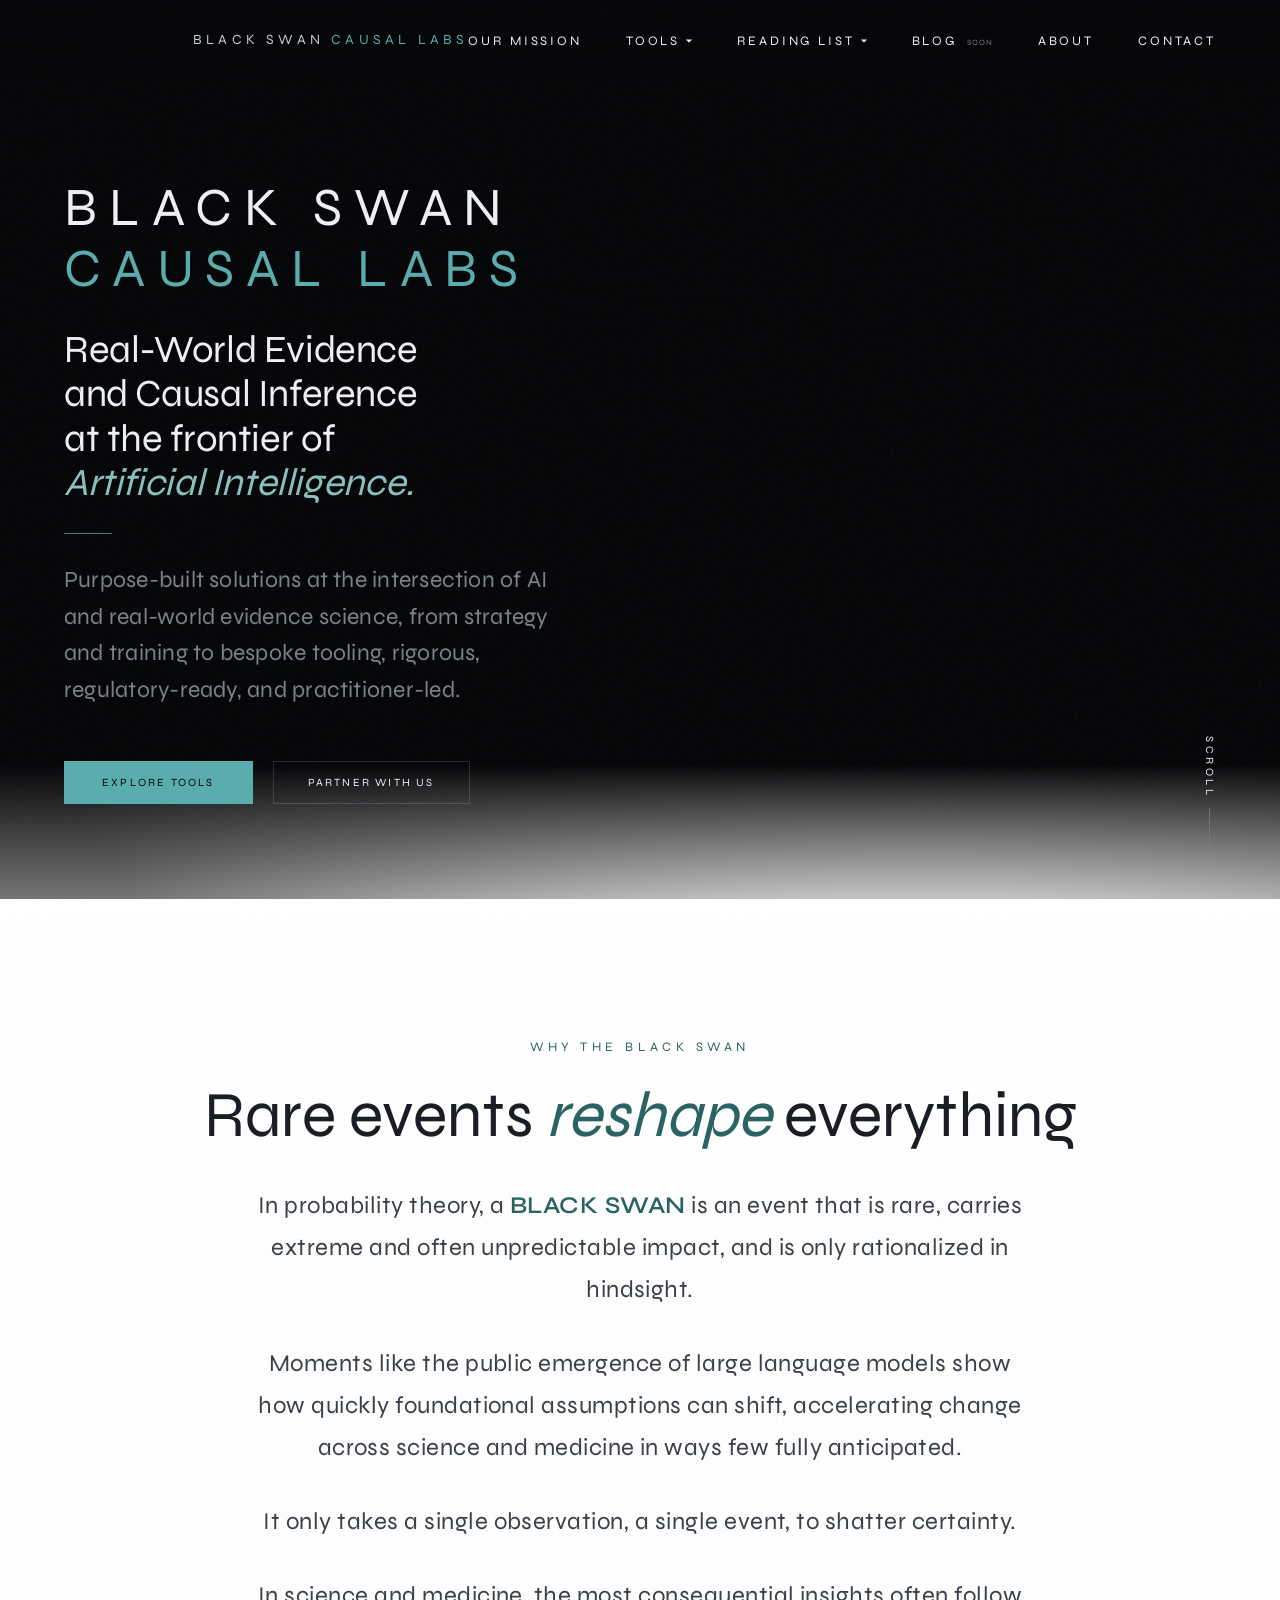
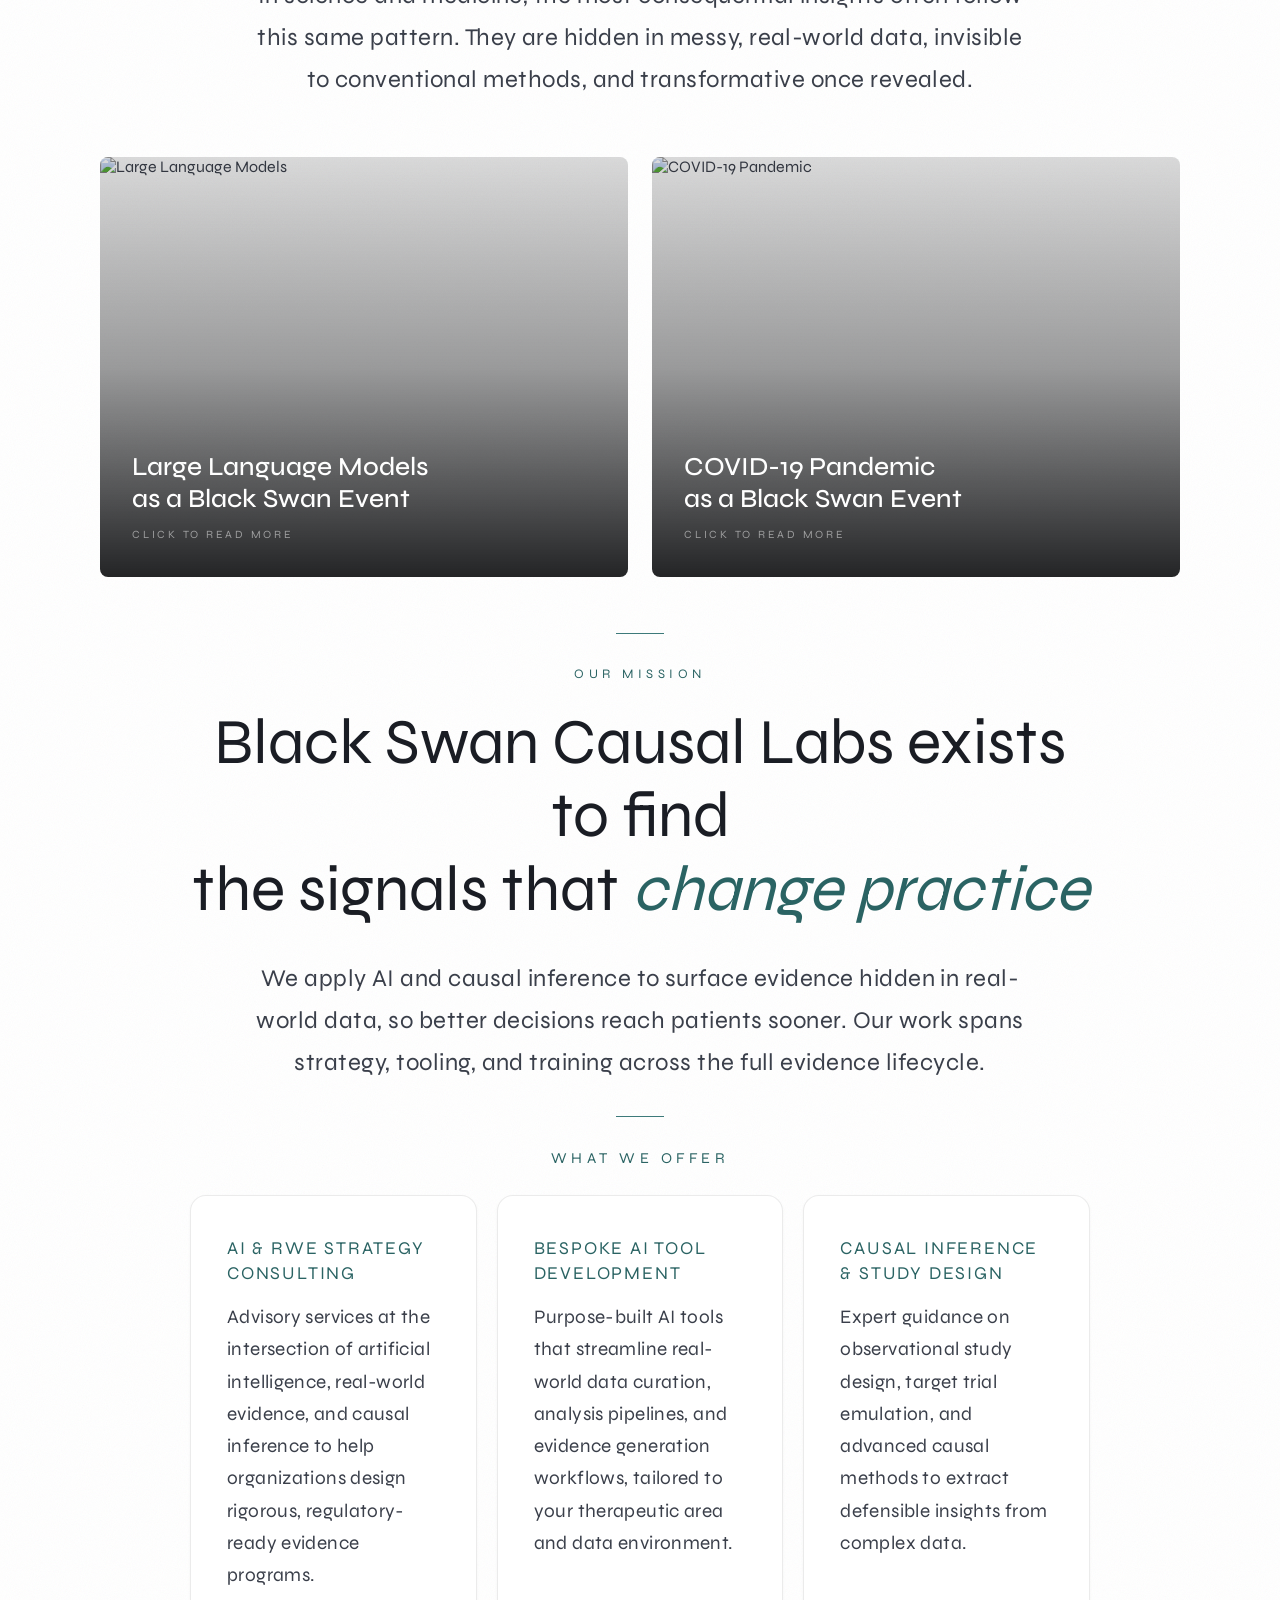
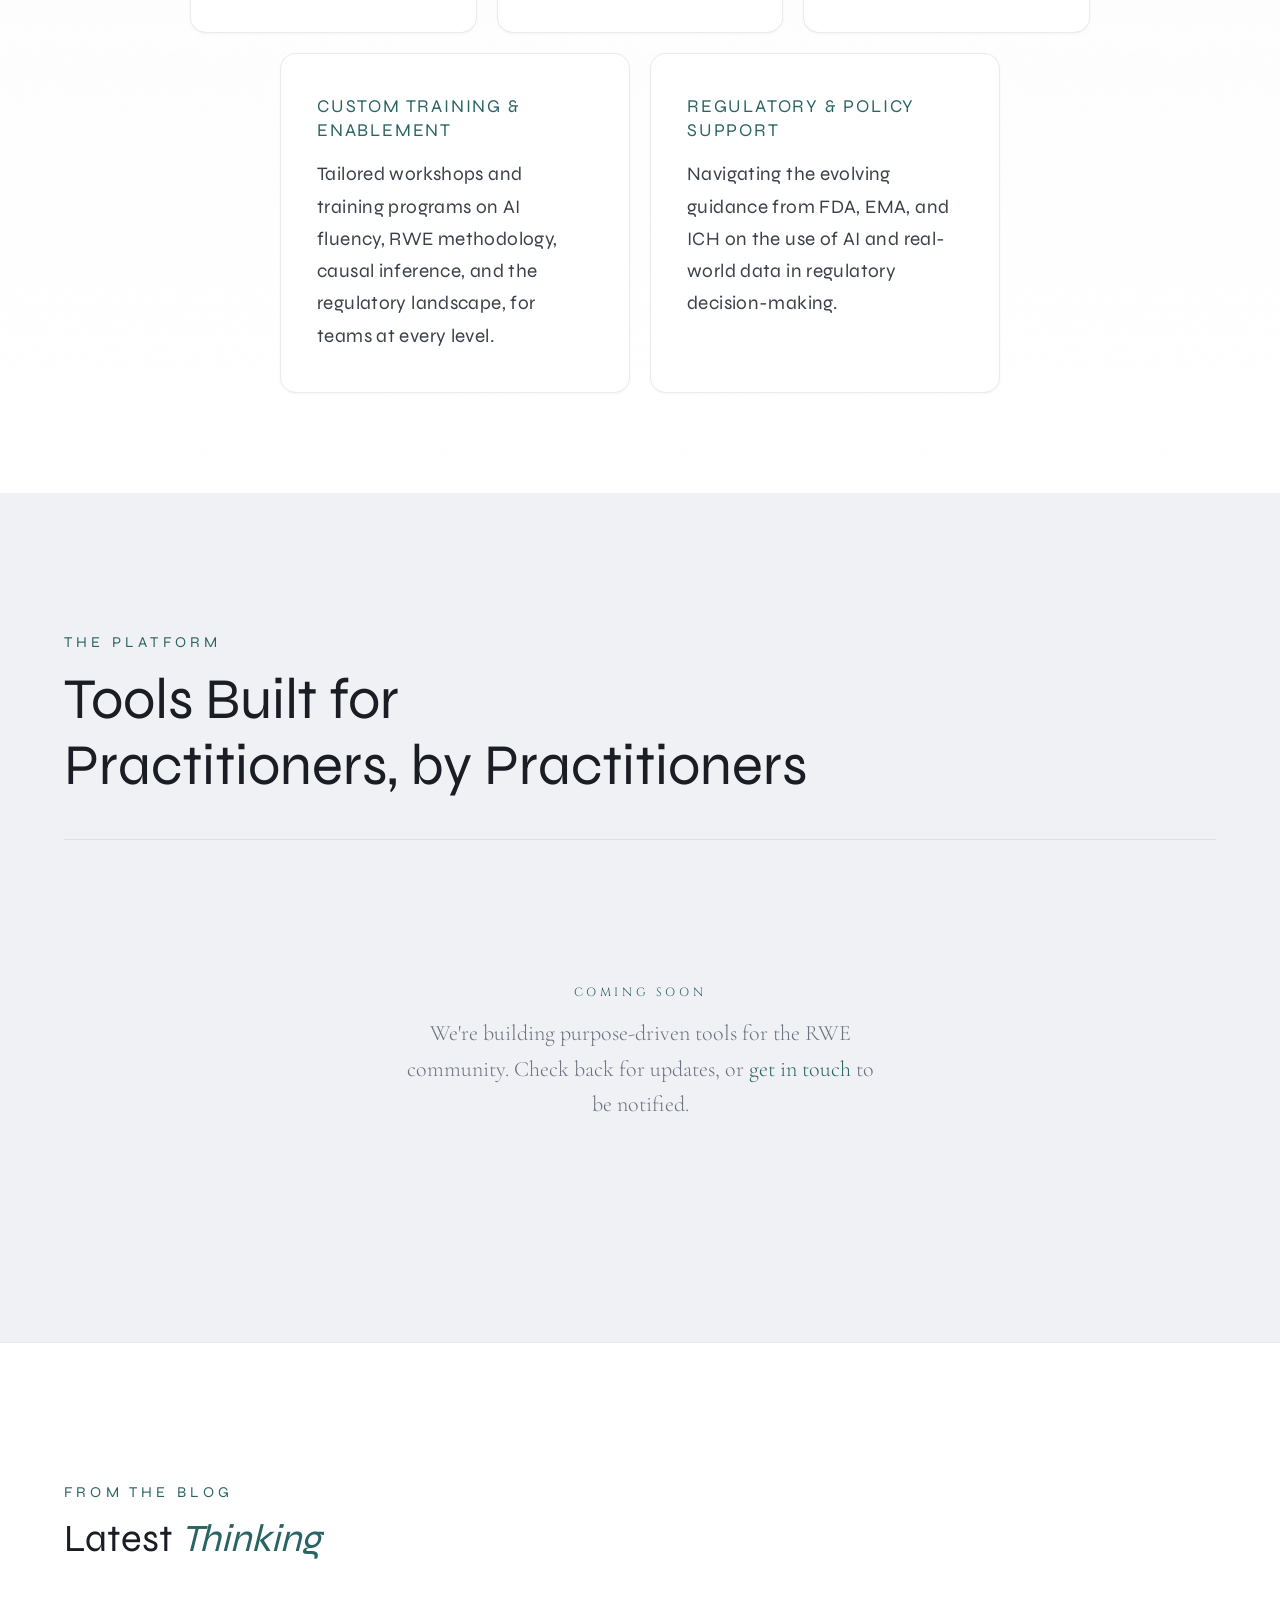
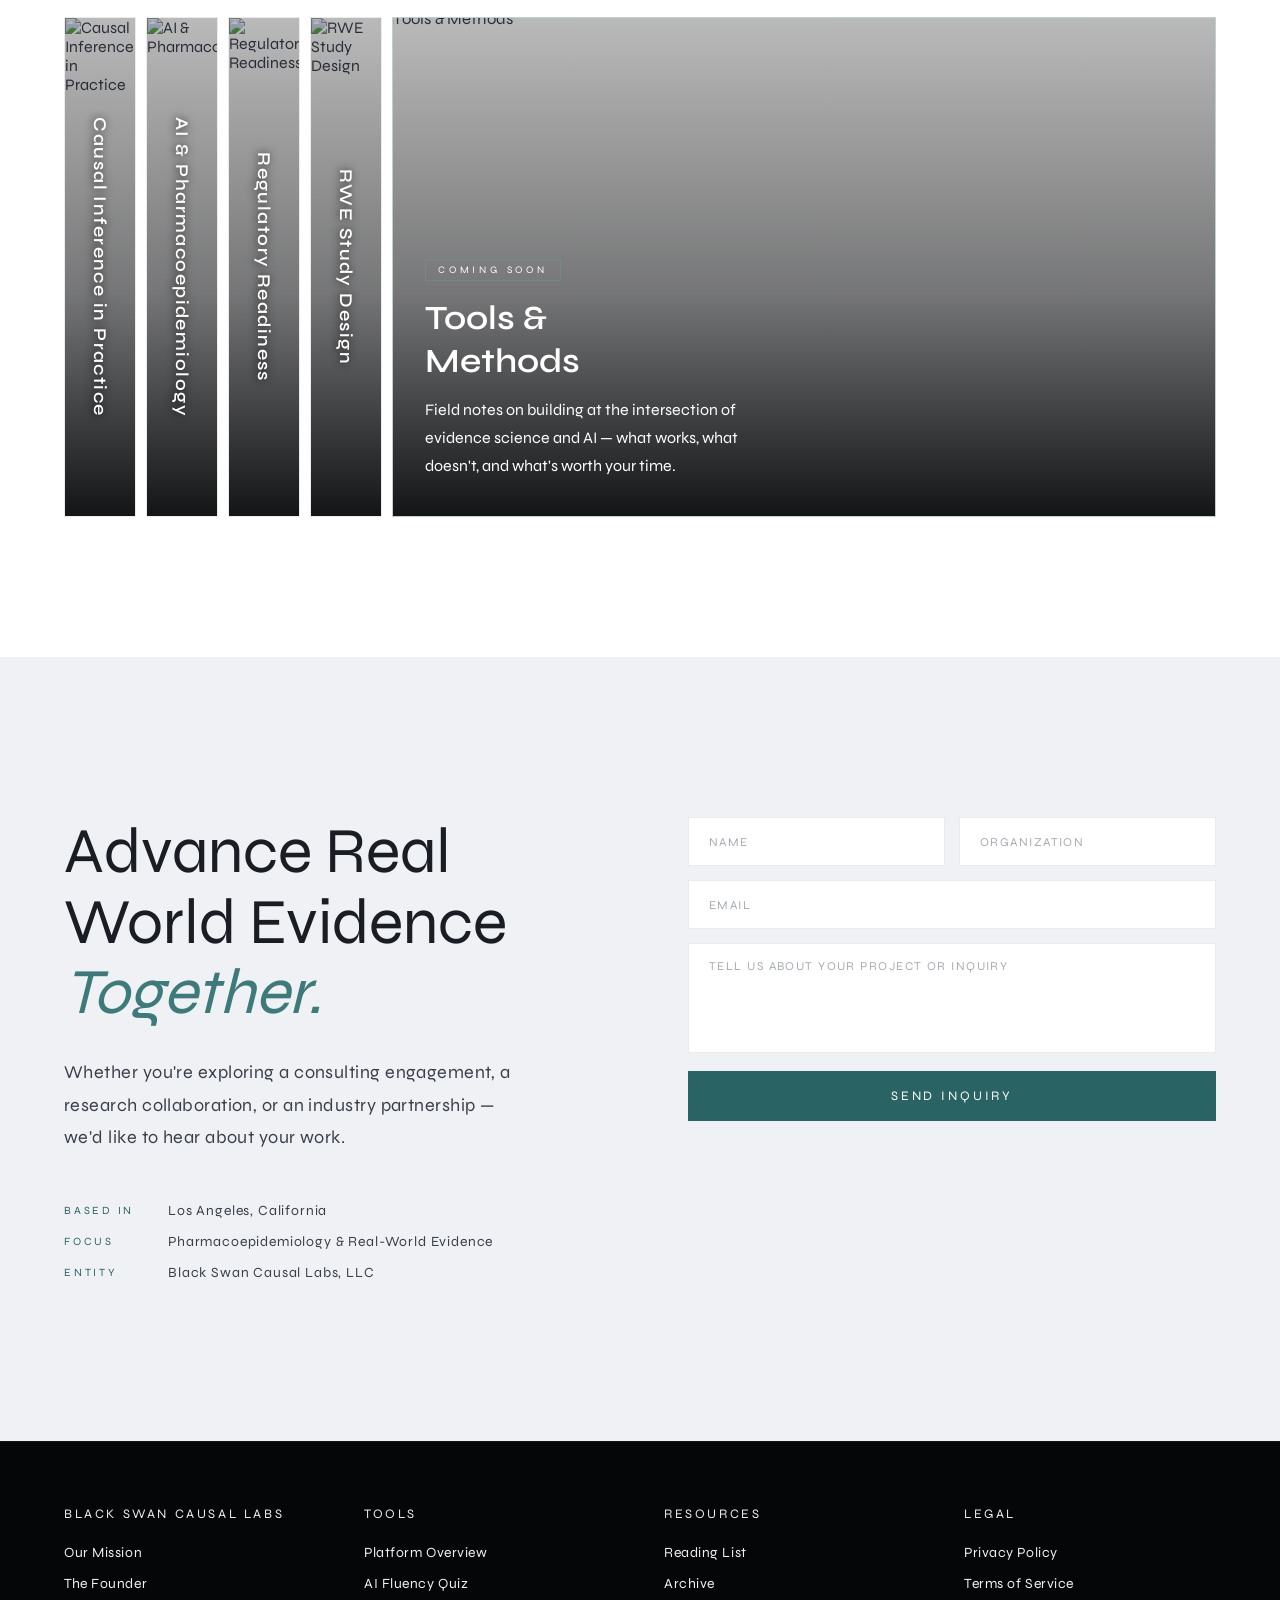
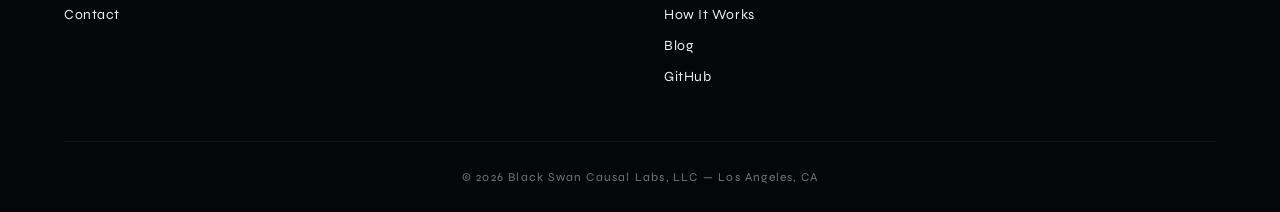
==== commit 30f68e63: "Polish typography, typewriter animations, and reading list pipeline - Increase font sizes for narrat" ====
--- a/index.html
+++ b/index.html
@@ -531,13 +531,13 @@
     margin-bottom: 24px;
   }
   .narrative-text {
-    font-size: 19px;
-    line-height: 1.8;
+    font-size: clamp(20px, 2.2vw, 24px);
+    line-height: 1.75;
     color: var(--white);
     font-weight: 300;
     letter-spacing: 0.02em;
     margin-bottom: 32px;
-    max-width: 720px;
+    max-width: 780px;
     margin-left: auto;
     margin-right: auto;
   }
@@ -553,11 +553,11 @@
   }
   .narrative-subtitle {
     font-family: 'Syne', sans-serif;
-    font-size: 12px;
+    font-size: 15px;
     letter-spacing: 0.3em;
     text-transform: uppercase;
     color: var(--teal-light);
-    margin-bottom: 18px;
+    margin-bottom: 28px;
   }
   .offerings-grid {
     display: grid;
@@ -577,7 +577,7 @@
   .offering-card {
     border: 1px solid var(--border);
     border-radius: 16px;
-    padding: 32px 28px;
+    padding: 40px 36px;
     background: var(--ink);
     text-align: left;
     transition: transform 0.3s ease, box-shadow 0.3s ease, border-color 0.3s ease;
@@ -589,16 +589,16 @@
   }
   .offering-card-title {
     font-family: 'Syne', sans-serif;
-    font-size: 13px;
-    letter-spacing: 0.15em;
+    font-size: 18px;
+    letter-spacing: 0.1em;
     text-transform: uppercase;
     color: var(--teal-light);
-    margin-bottom: 14px;
-    line-height: 1.4;
+    margin-bottom: 16px;
+    line-height: 1.35;
   }
   .offering-card-text {
-    font-size: 17px;
-    line-height: 1.75;
+    font-size: 19px;
+    line-height: 1.7;
     color: var(--white);
     font-weight: 300;
     letter-spacing: 0.02em;
@@ -1197,6 +1197,32 @@
     color: rgba(200,205,212,0.55);
   }
 
+  /* ── TEAL WORD TYPEWRITER ANIMATION ── */
+  .teal-sweep {
+    color: transparent !important;
+    position: relative;
+    display: inline-block;
+    vertical-align: baseline;
+  }
+  .teal-sweep::before {
+    content: attr(data-text);
+    position: absolute;
+    left: 0;
+    top: 0;
+    color: var(--teal);
+    overflow: hidden;
+    white-space: nowrap;
+    width: 0;
+    padding-right: 0.05em;
+  }
+  .teal-sweep.typed::before {
+    width: calc(100% + 0.05em);
+  }
+  .light-section .teal-sweep::before,
+  .grey-section .teal-sweep::before {
+    color: var(--teal-dark);
+  }
+
   /* ── LIGHT / GREY SECTION OVERRIDES ── */
   .light-section { background: var(--light-bg); }
   .grey-section  { background: var(--grey-bg); }
@@ -1399,10 +1425,10 @@
 
   /* Ethereal bg tint for light sections */
   .light-section .ethereal-color {
-    background-color: rgba(45, 120, 120, 0.15);
+    background-color: rgba(45, 120, 120, 0.35);
   }
   .light-section .ethereal-noise {
-    opacity: 0.03;
+    opacity: 0.05;
   }
 
   /* Smooth transition between hero and first light section */
@@ -1603,8 +1629,8 @@
   <!-- BLOCK 1: Why the Black Swan -->
   <div class="story-block">
     <p class="narrative-eyebrow">Why the Black Swan</p>
-    <h2 class="story-headline">Rare events <em>reshape</em> everything</h2>
-    <p class="narrative-text">In probability theory, a <strong>black swan</strong> is an event that is rare, carries extreme and often unpredictable impact, and is only rationalized in hindsight.</p>
+    <h2 class="story-headline">Rare events <em class="teal-sweep" data-text="reshape">reshape</em> everything</h2>
+    <p class="narrative-text">In probability theory, a <strong class="teal-sweep" data-text="Black Swan" style="text-transform: uppercase; font-weight: 600;">Black Swan</strong> is an event that is rare, carries extreme and often unpredictable impact, and is only rationalized in hindsight.</p>
     <p class="narrative-text">Moments like the public emergence of large language models show how quickly foundational assumptions can shift, accelerating change across science and medicine in ways few fully anticipated.</p>
     <p class="narrative-text">It only takes a single observation, a single event, to shatter certainty.</p>
     <p class="narrative-text">In science and medicine, the most consequential insights often follow this same pattern. They are hidden in messy, real-world data, invisible to conventional methods, and transformative once revealed.</p>
@@ -1657,7 +1683,7 @@
   <div class="story-block">
     <div class="narrative-divider" style="margin: 0 auto 32px;"></div>
     <p class="narrative-eyebrow">Our Mission</p>
-    <h2 class="story-headline" style="font-size: clamp(24px, 2.8vw, 38px);">Black Swan Causal Labs exists to find<br>the signals that <em>change practice</em></h2>
+    <h2 class="story-headline">Black Swan Causal Labs exists to find<br>the signals that <em class="teal-sweep" data-text="change practice">change practice</em></h2>
     <p class="narrative-text">We apply AI and causal inference to surface evidence hidden in real-world data, so better decisions reach patients sooner. Our work spans strategy, tooling, and training across the full evidence lifecycle.</p>
 
     <div class="narrative-divider"></div>
@@ -1709,7 +1735,7 @@
 <section class="blog-section light-section" id="blog">
   <div class="blog-header">
     <span class="section-tag">From the Blog</span>
-    <h2 class="section-title" style="font-size: clamp(28px, 3vw, 42px);">Latest <em style="font-style:italic; color:var(--teal);">Thinking</em></h2>
+    <h2 class="section-title" style="font-size: clamp(28px, 3vw, 42px);">Latest <em class="teal-sweep" data-text="Thinking" style="font-style:italic;">Thinking</em></h2>
   </div>
 
   <div class="blog-accordion" id="blog-accordion">
@@ -1911,6 +1937,33 @@
     });
   });
 
+  // ── Teal word typewriter on scroll ──
+  // Inject a dynamic stylesheet for per-element ::before transitions
+  const sweepSheet = document.createElement('style');
+  document.head.appendChild(sweepSheet);
+  let sweepCounter = 0;
+
+  document.querySelectorAll('.teal-sweep').forEach(el => {
+    const id = 'sweep-' + (sweepCounter++);
+    el.setAttribute('data-sweep-id', id);
+
+    const obs = new IntersectionObserver(([entry]) => {
+      if (entry.isIntersecting) {
+        const chars = el.textContent.trim().length;
+        const duration = Math.max(0.4, chars * 0.08);
+        sweepSheet.sheet.insertRule(
+          '.teal-sweep[data-sweep-id="' + id + '"]::before { transition: width ' + duration + 's steps(' + chars + ', end); }',
+          sweepSheet.sheet.cssRules.length
+        );
+        // Force reflow then trigger
+        void el.offsetWidth;
+        el.classList.add('typed');
+        obs.unobserve(el);
+      }
+    }, { threshold: 0.3 });
+    obs.observe(el);
+  });
+
   // ── Ethereal shadow animation ──
   (function() {
     const hueEl = document.getElementById('etherealHueRotate');
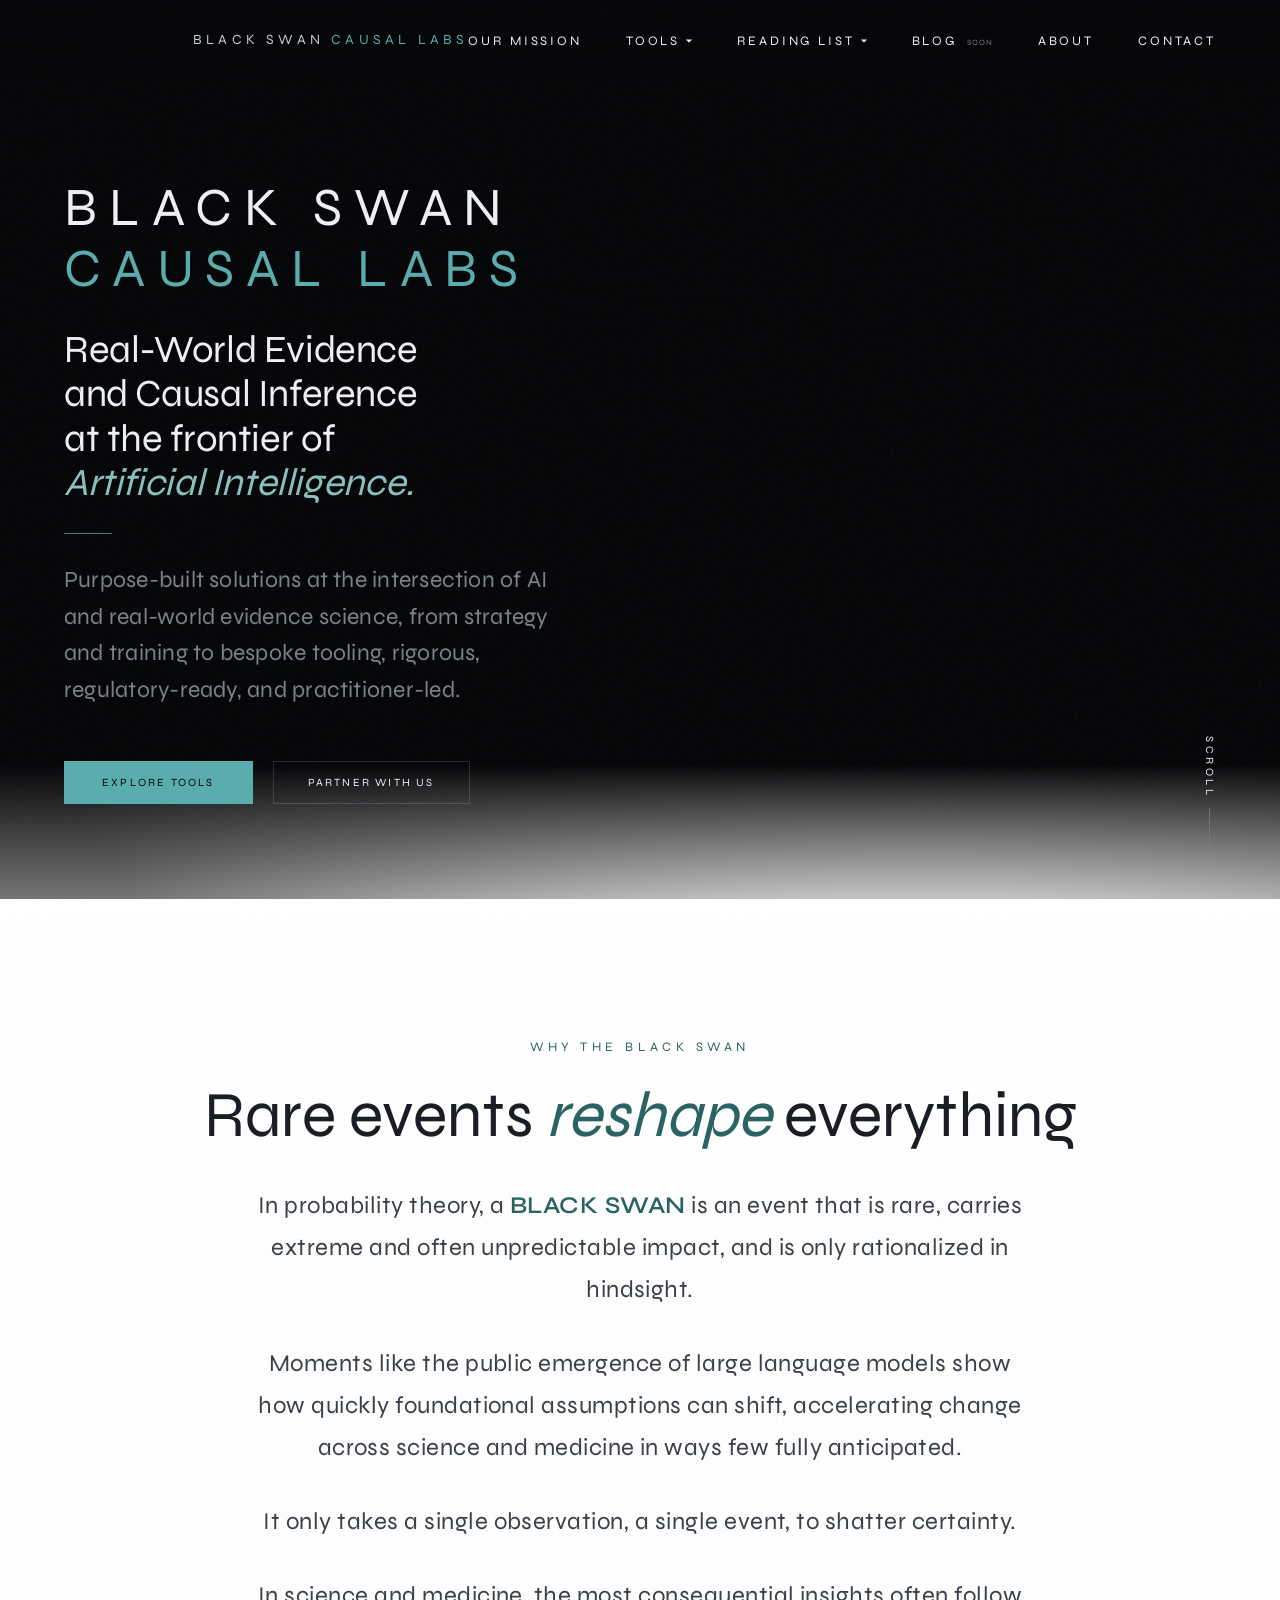
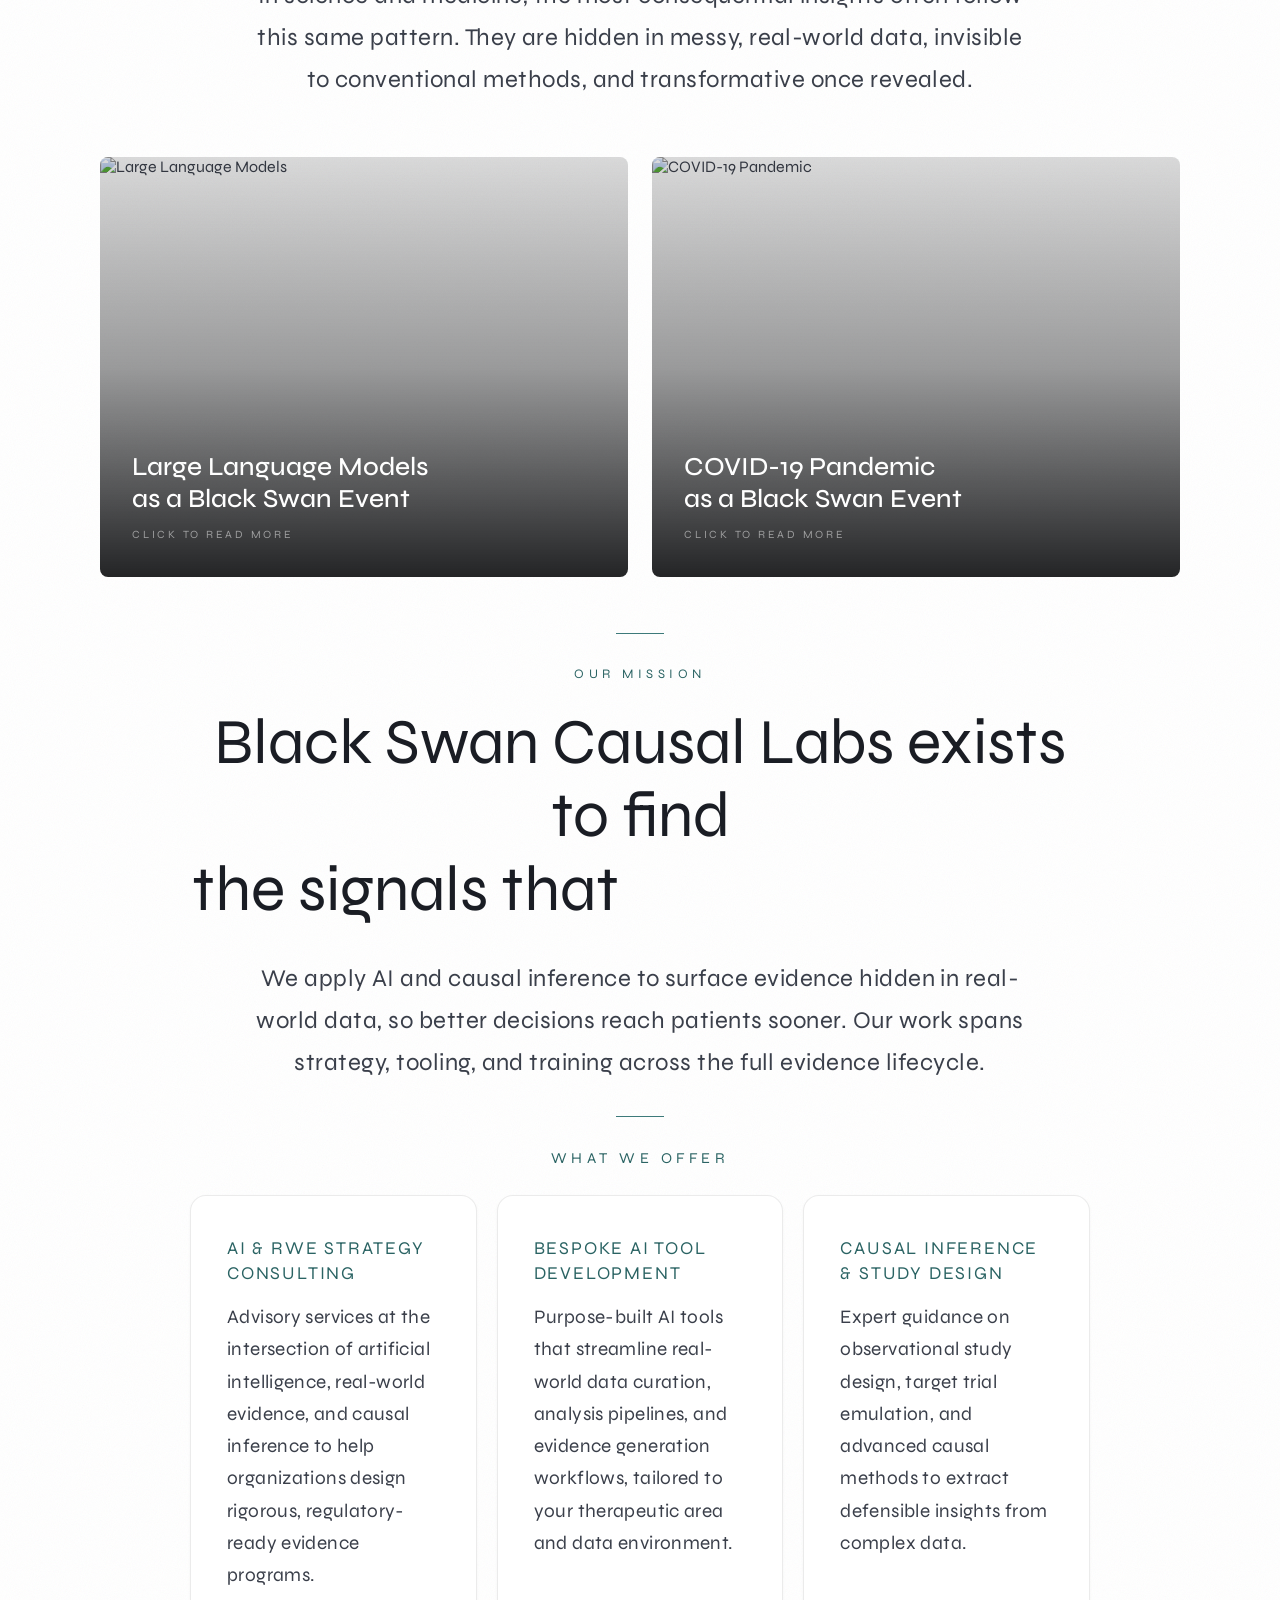
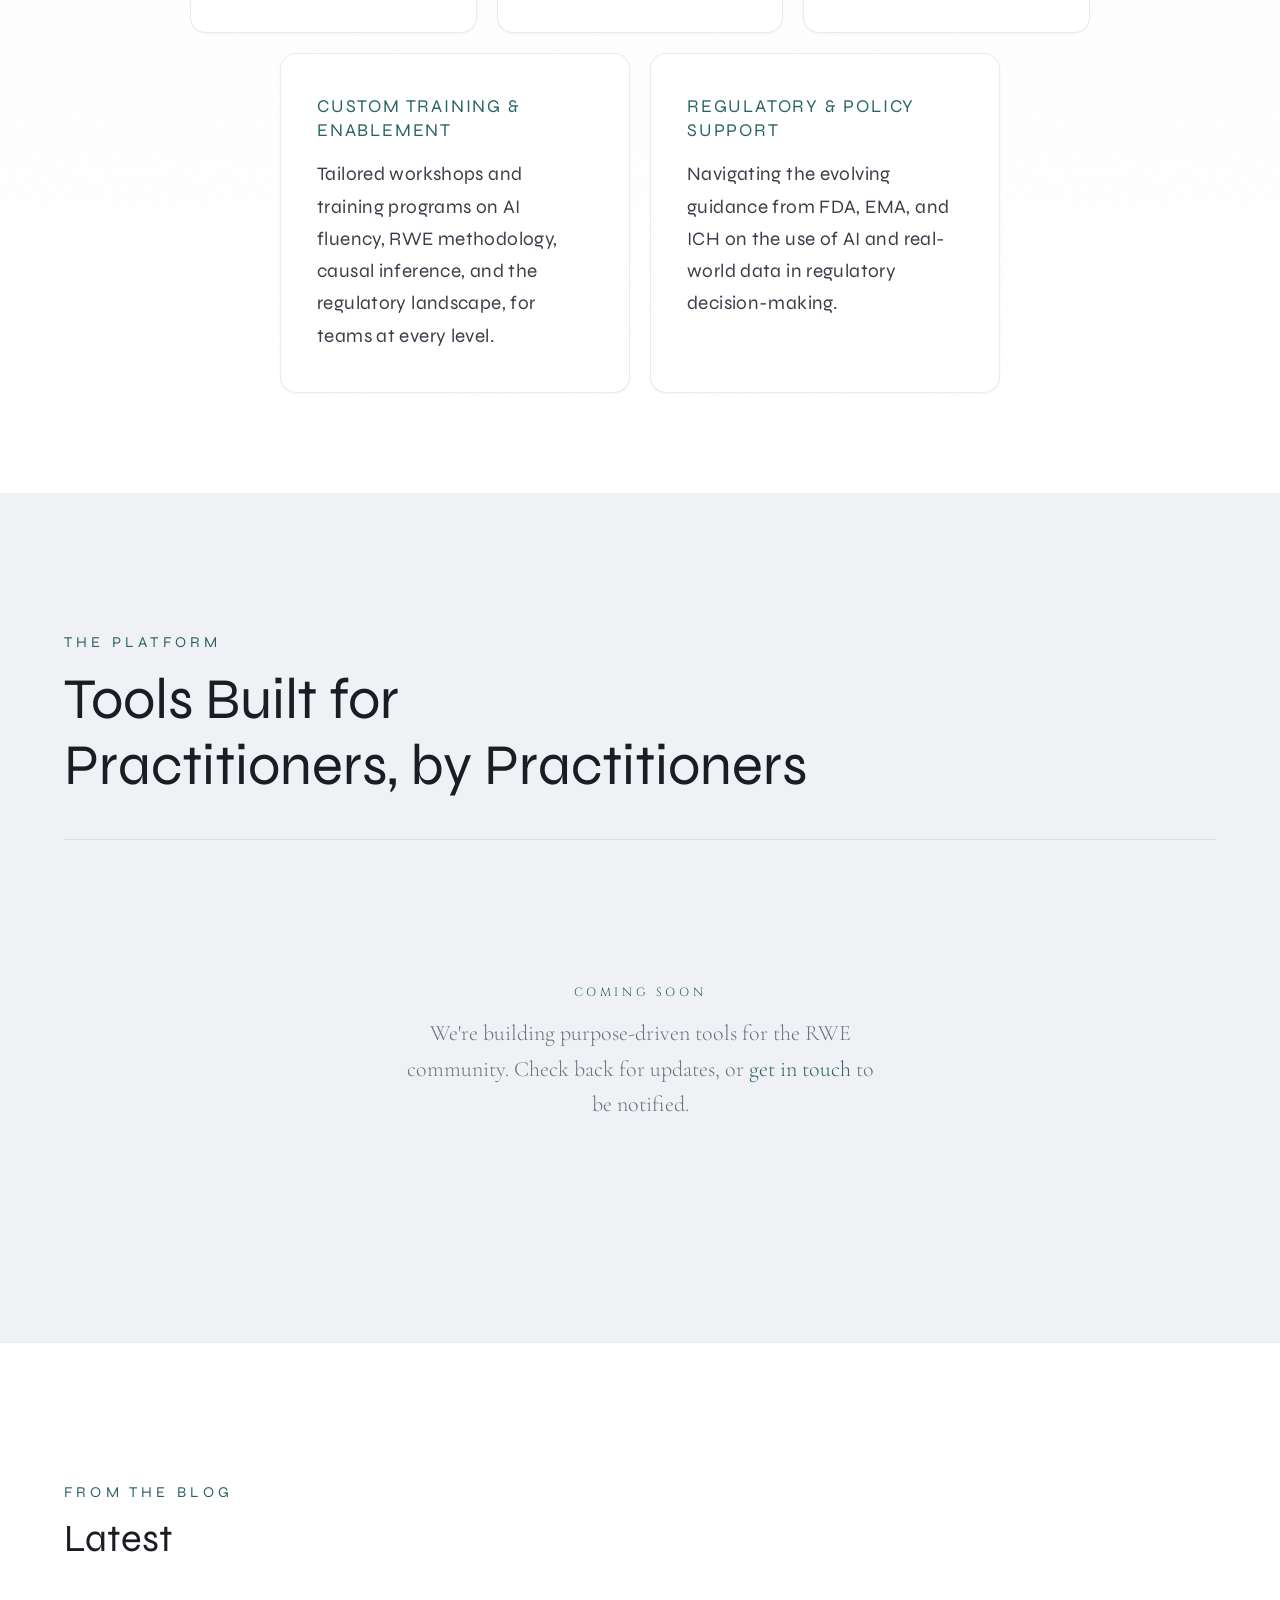
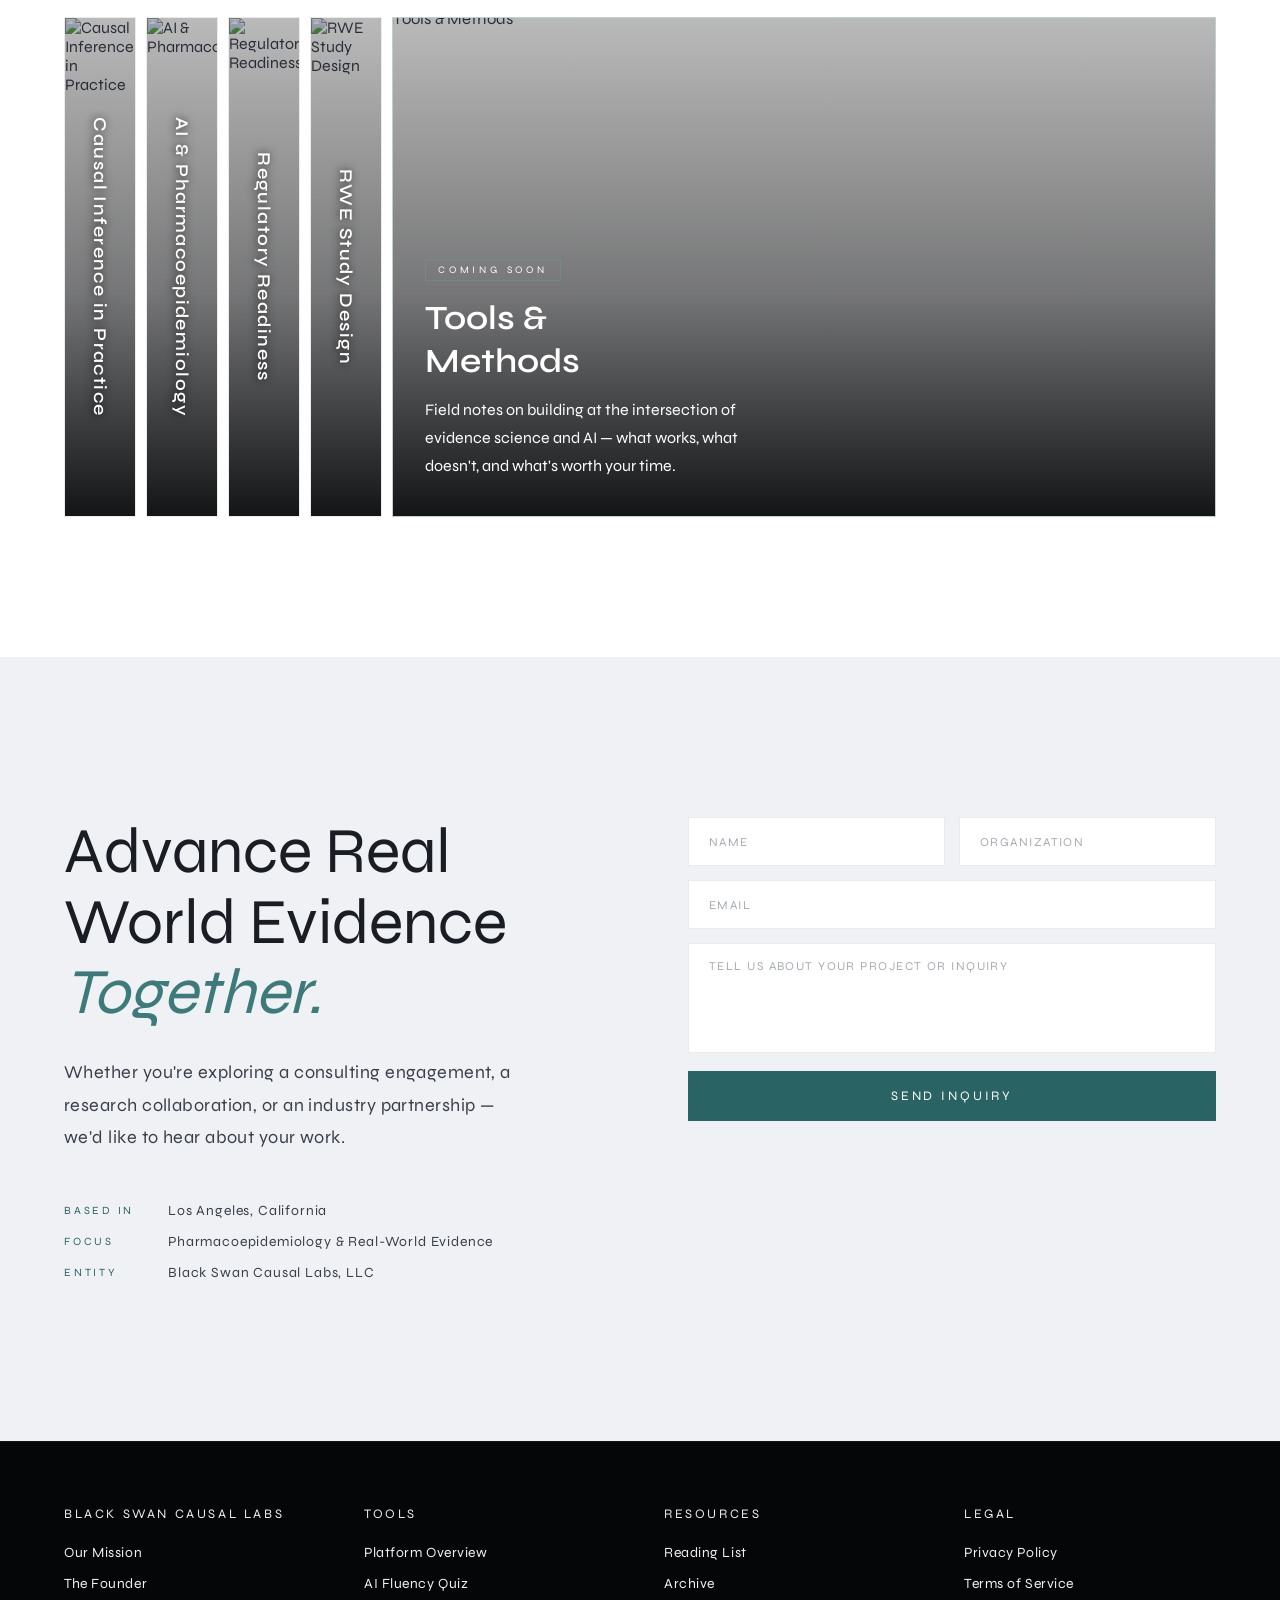
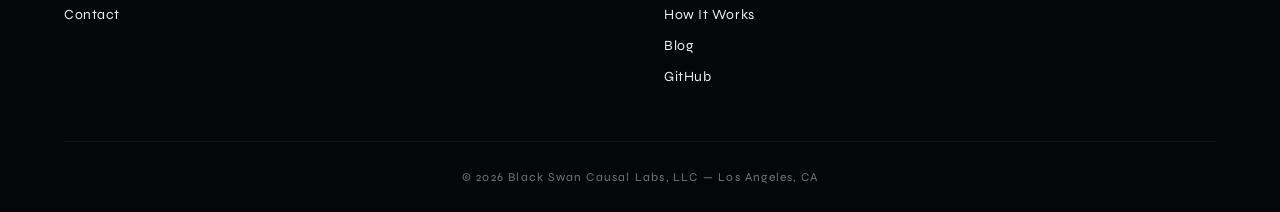
==== commit 7fc5974f: "Fix mobile backdrop intercepting taps on flip cards and contact form The mobile menu backdrop had po" ====
--- a/index.html
+++ b/index.html
@@ -246,10 +246,12 @@
     background: rgba(0,0,0,0.5);
     z-index: 299;
     opacity: 0;
+    pointer-events: none;
     transition: opacity 0.35s;
   }
   .mobile-menu-backdrop.open {
     opacity: 1;
+    pointer-events: auto;
   }
   .mobile-menu-section {
     margin-bottom: 28px;
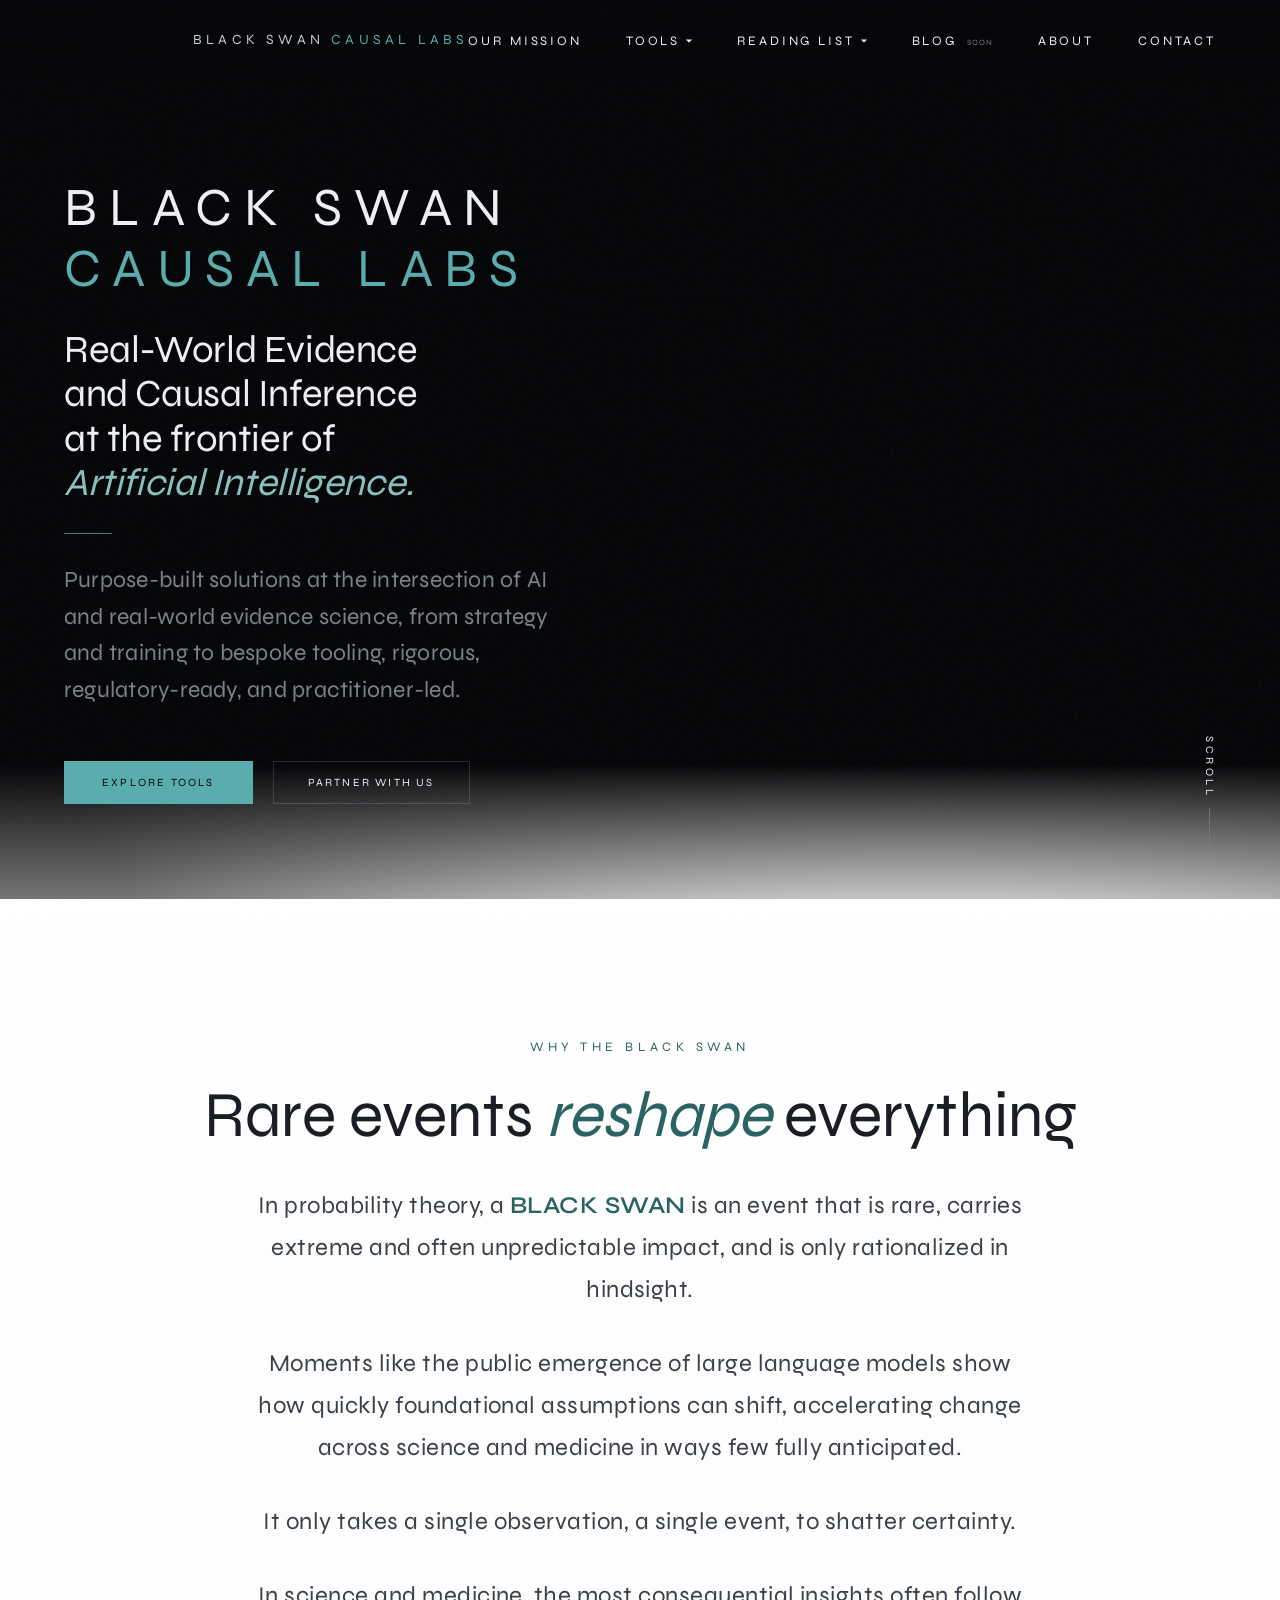
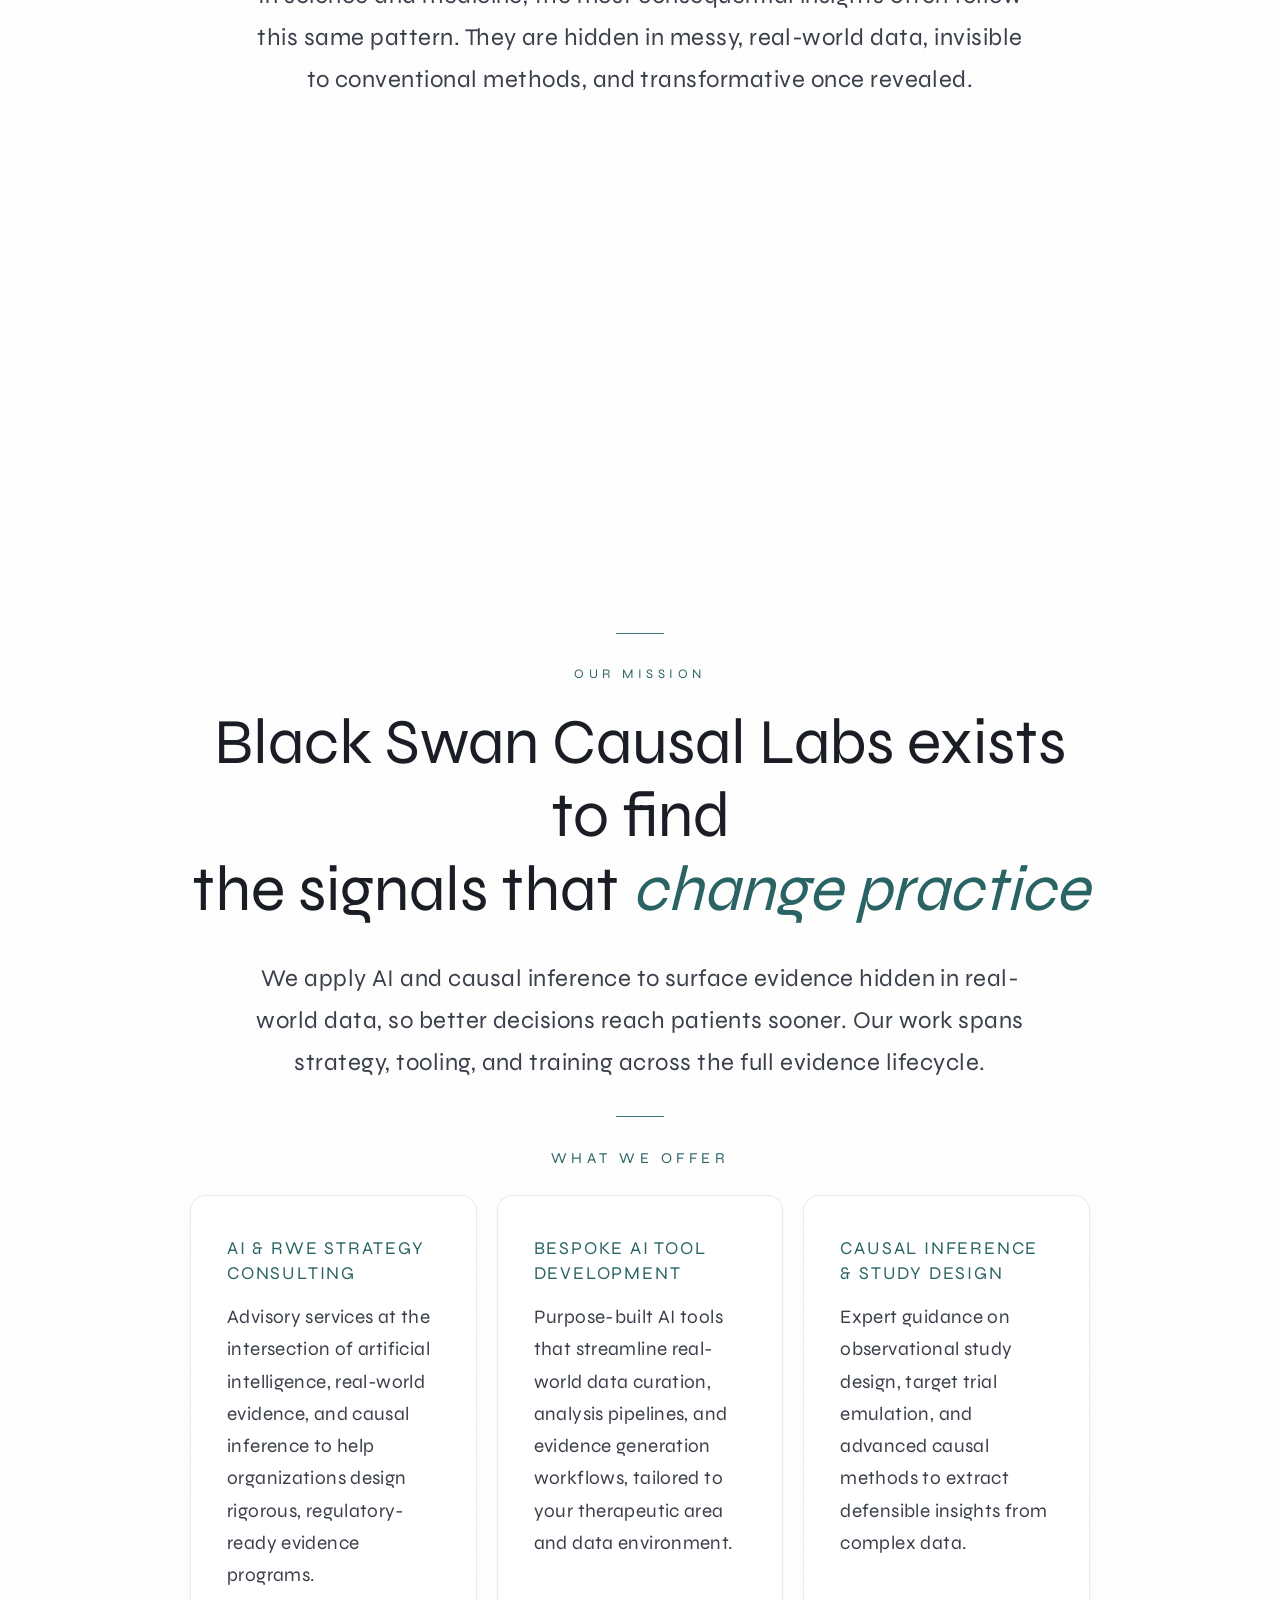
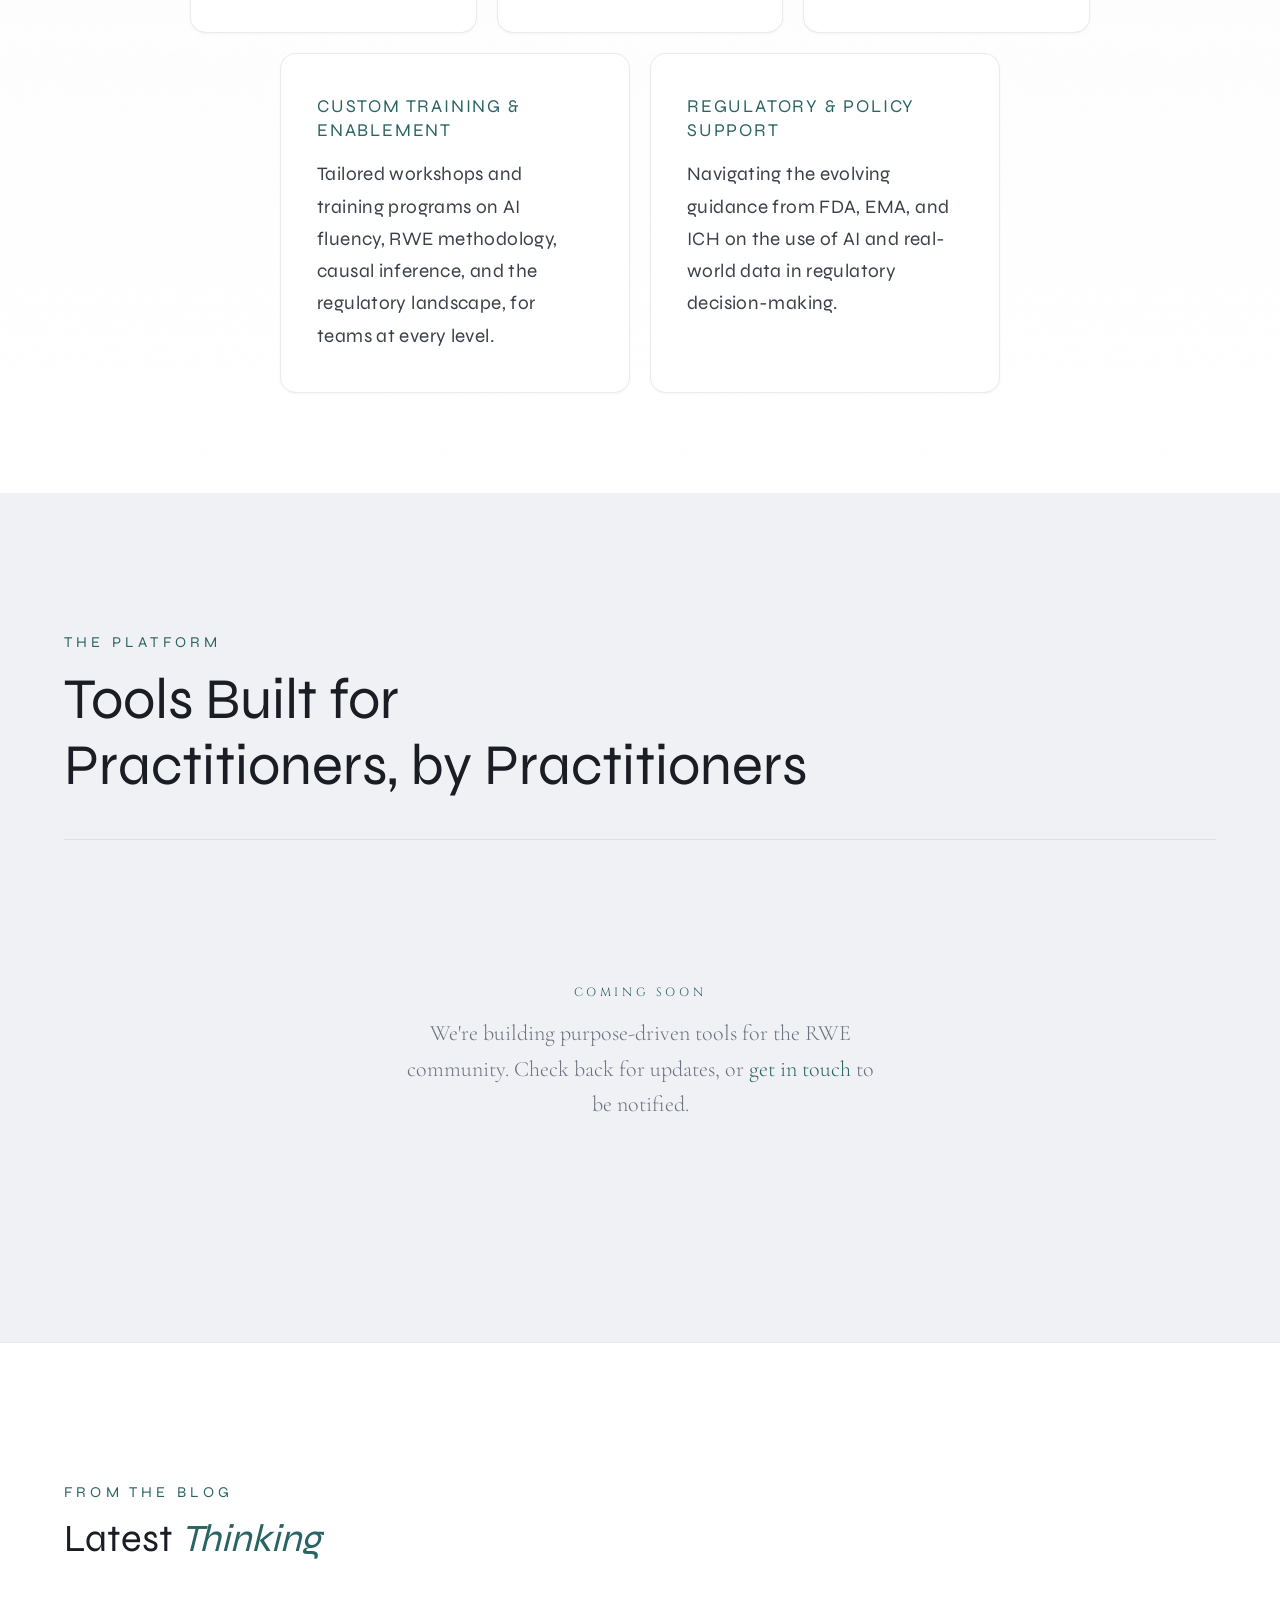
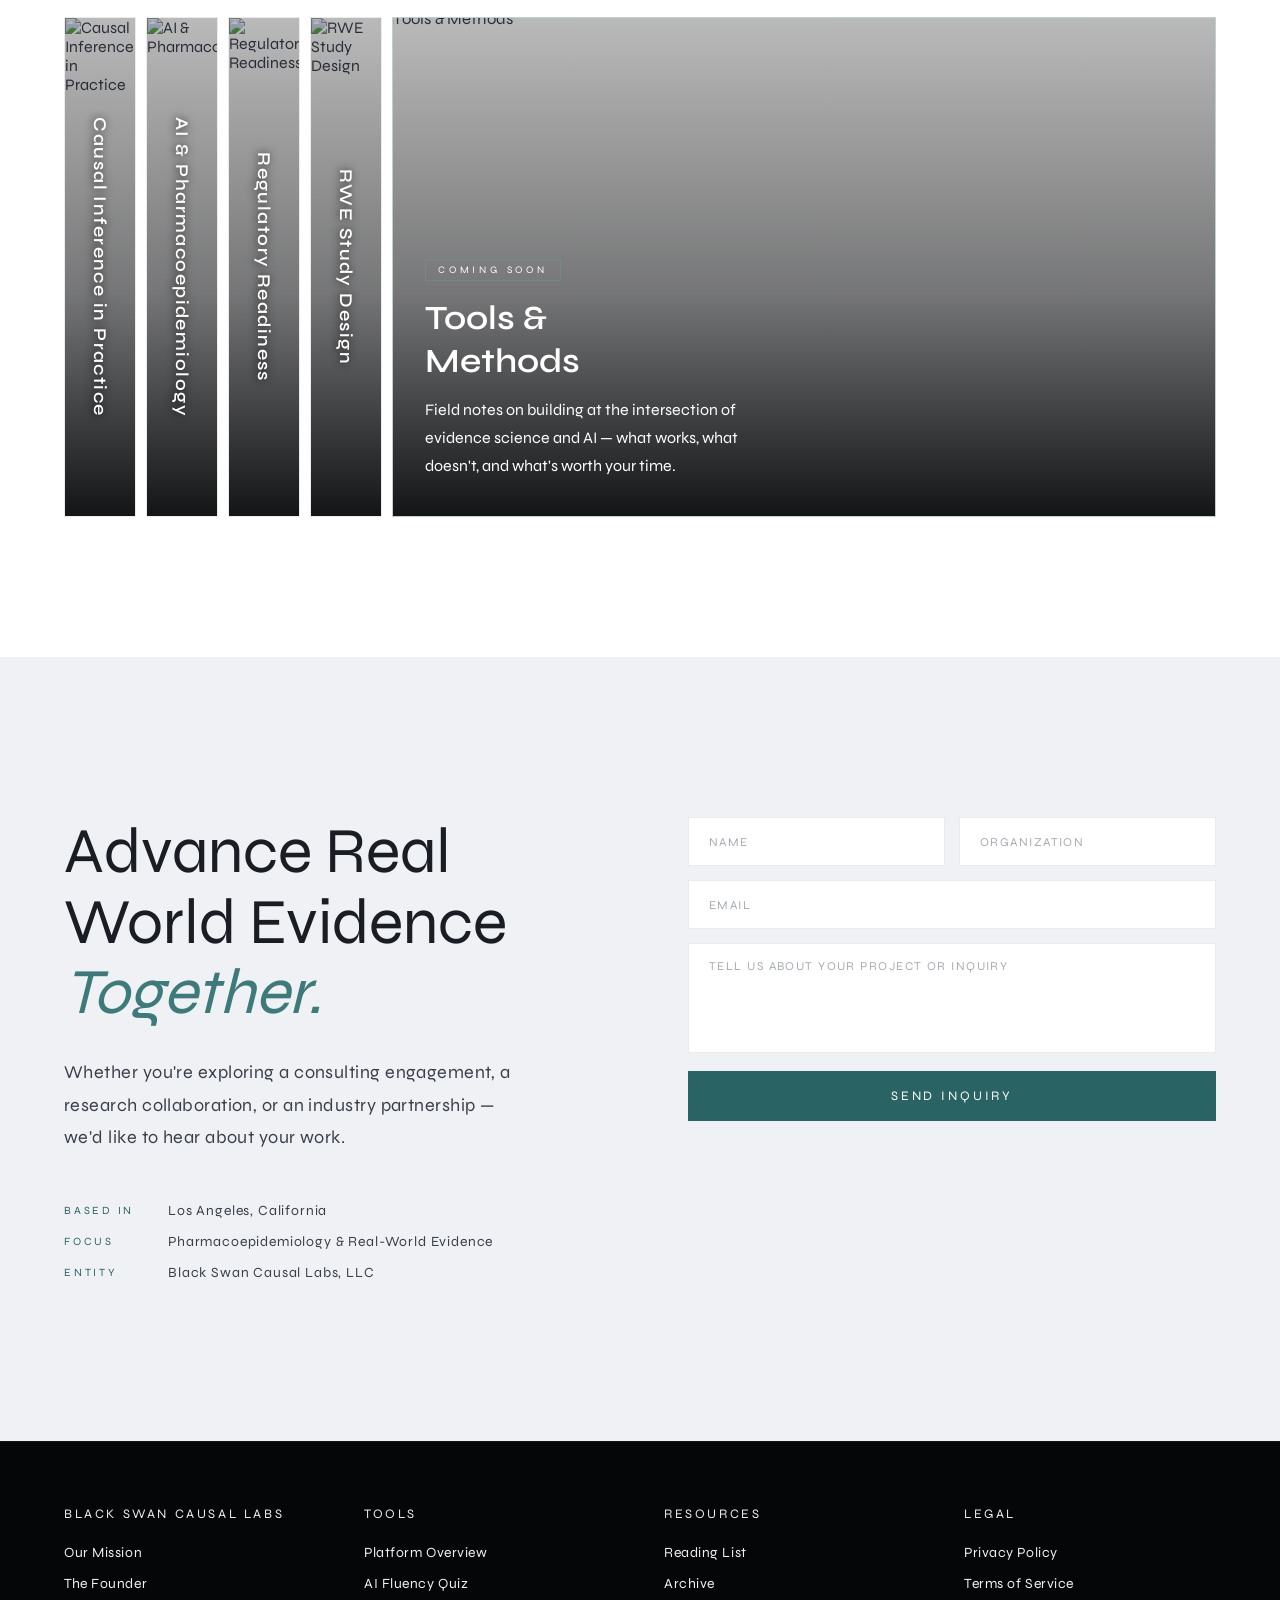
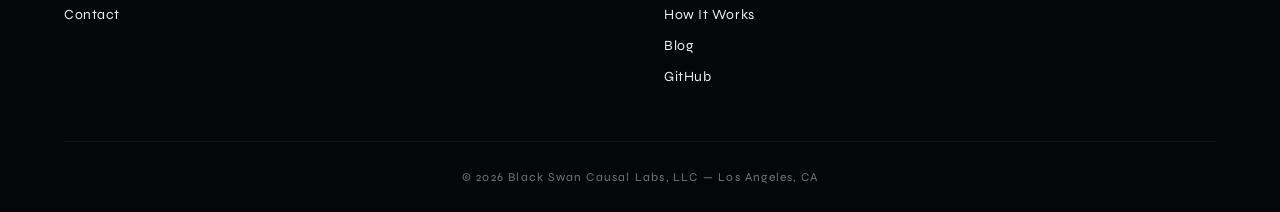
==== commit 9834c667: "Fix ghost text showing through flipped cards Added visibility toggle on flip so the front face is fu" ====
--- a/index.html
+++ b/index.html
@@ -689,6 +689,15 @@
     -webkit-backface-visibility: hidden;
     border-radius: 8px;
     overflow: hidden;
+    transition: visibility 0s linear 0.35s;
+  }
+  .flip-card.flipped .flip-card-front {
+    visibility: hidden;
+    transition-delay: 0s;
+  }
+  .flip-card:not(.flipped) .flip-card-back {
+    visibility: hidden;
+    transition-delay: 0s;
   }
   .flip-card-front {
     display: flex;
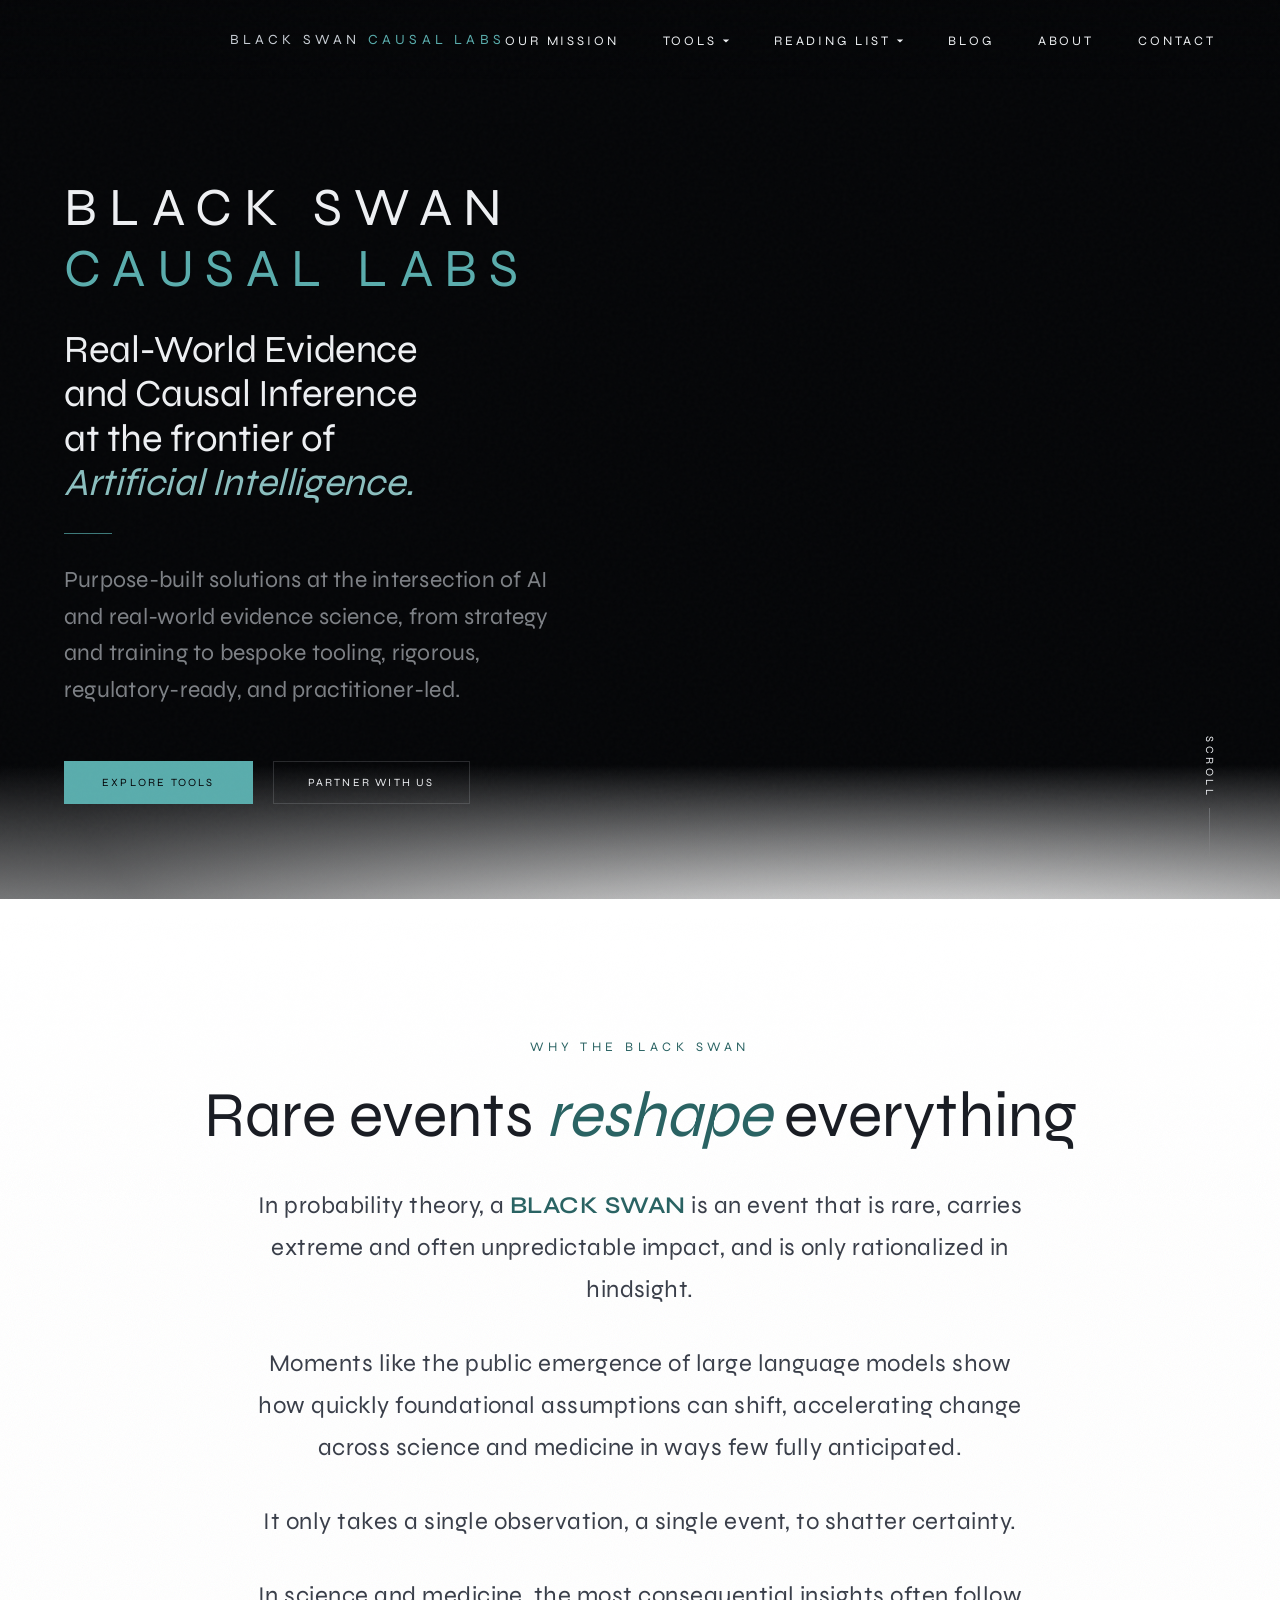
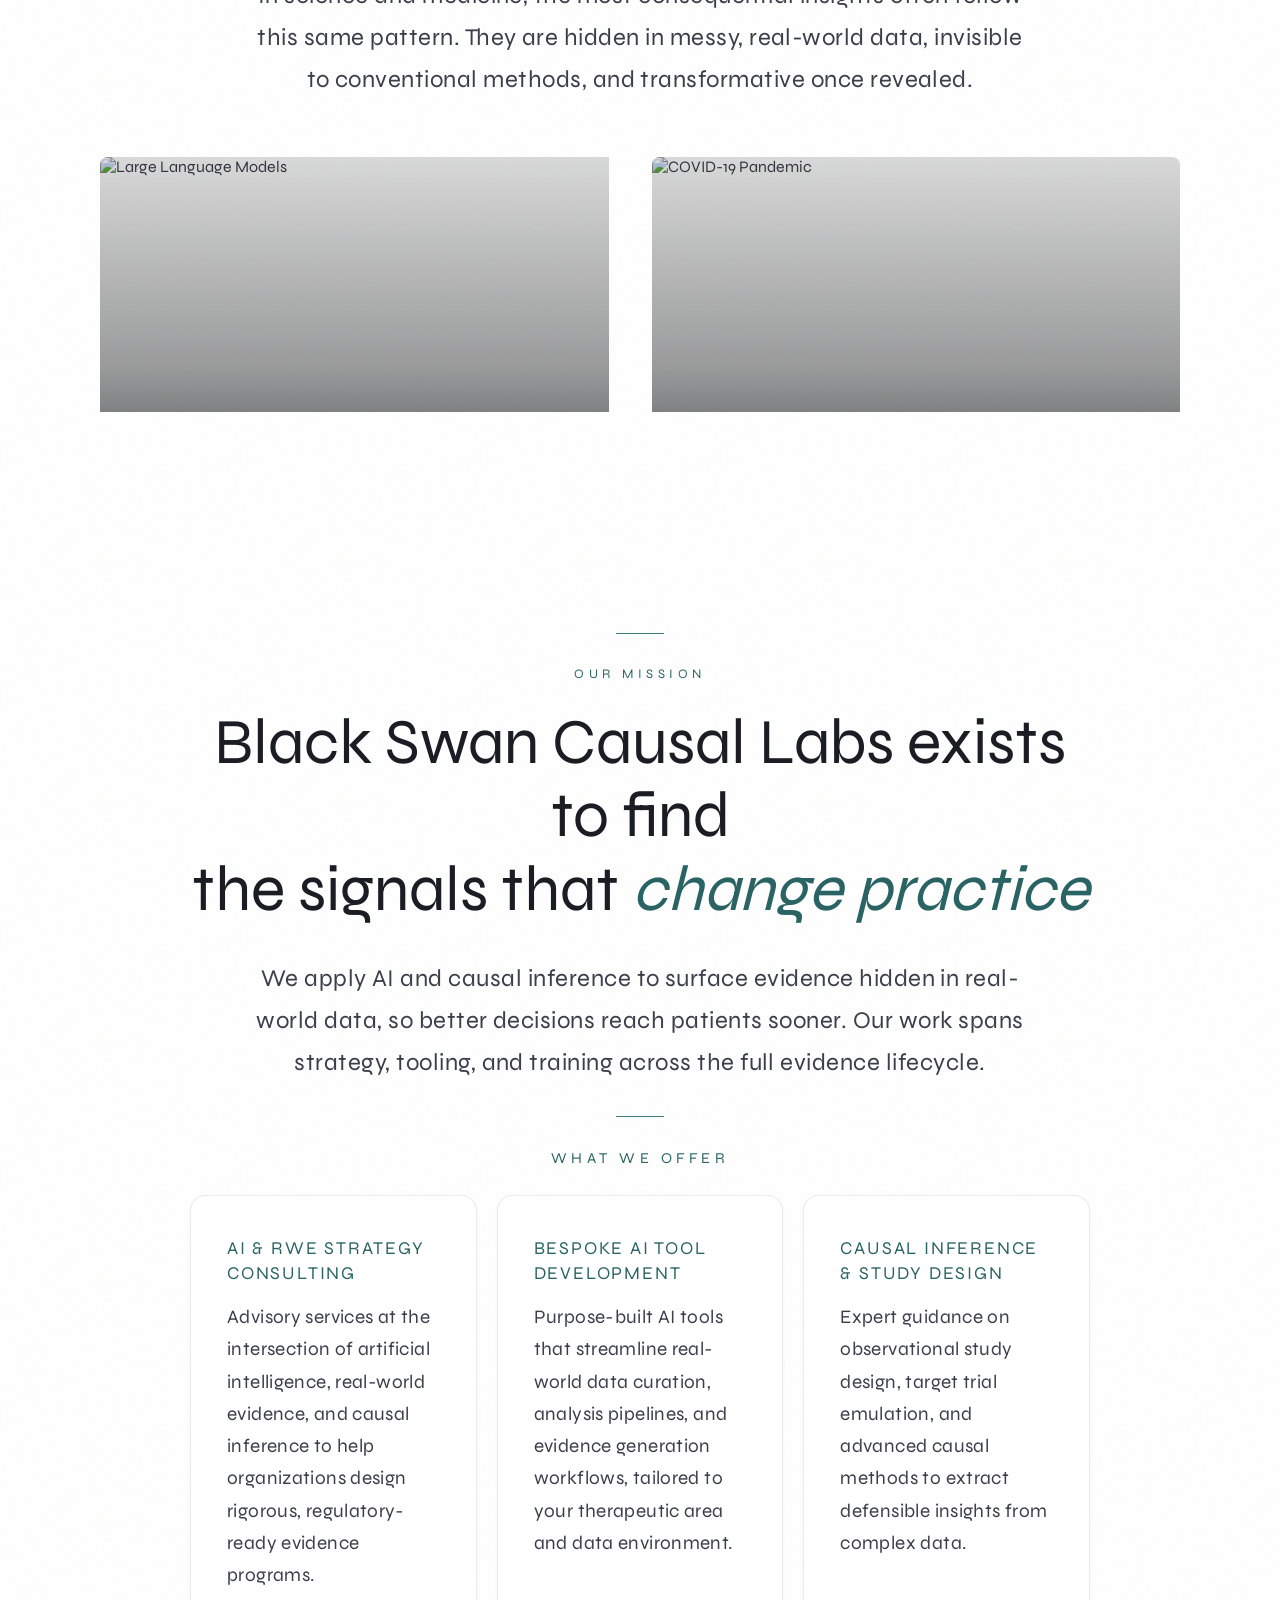
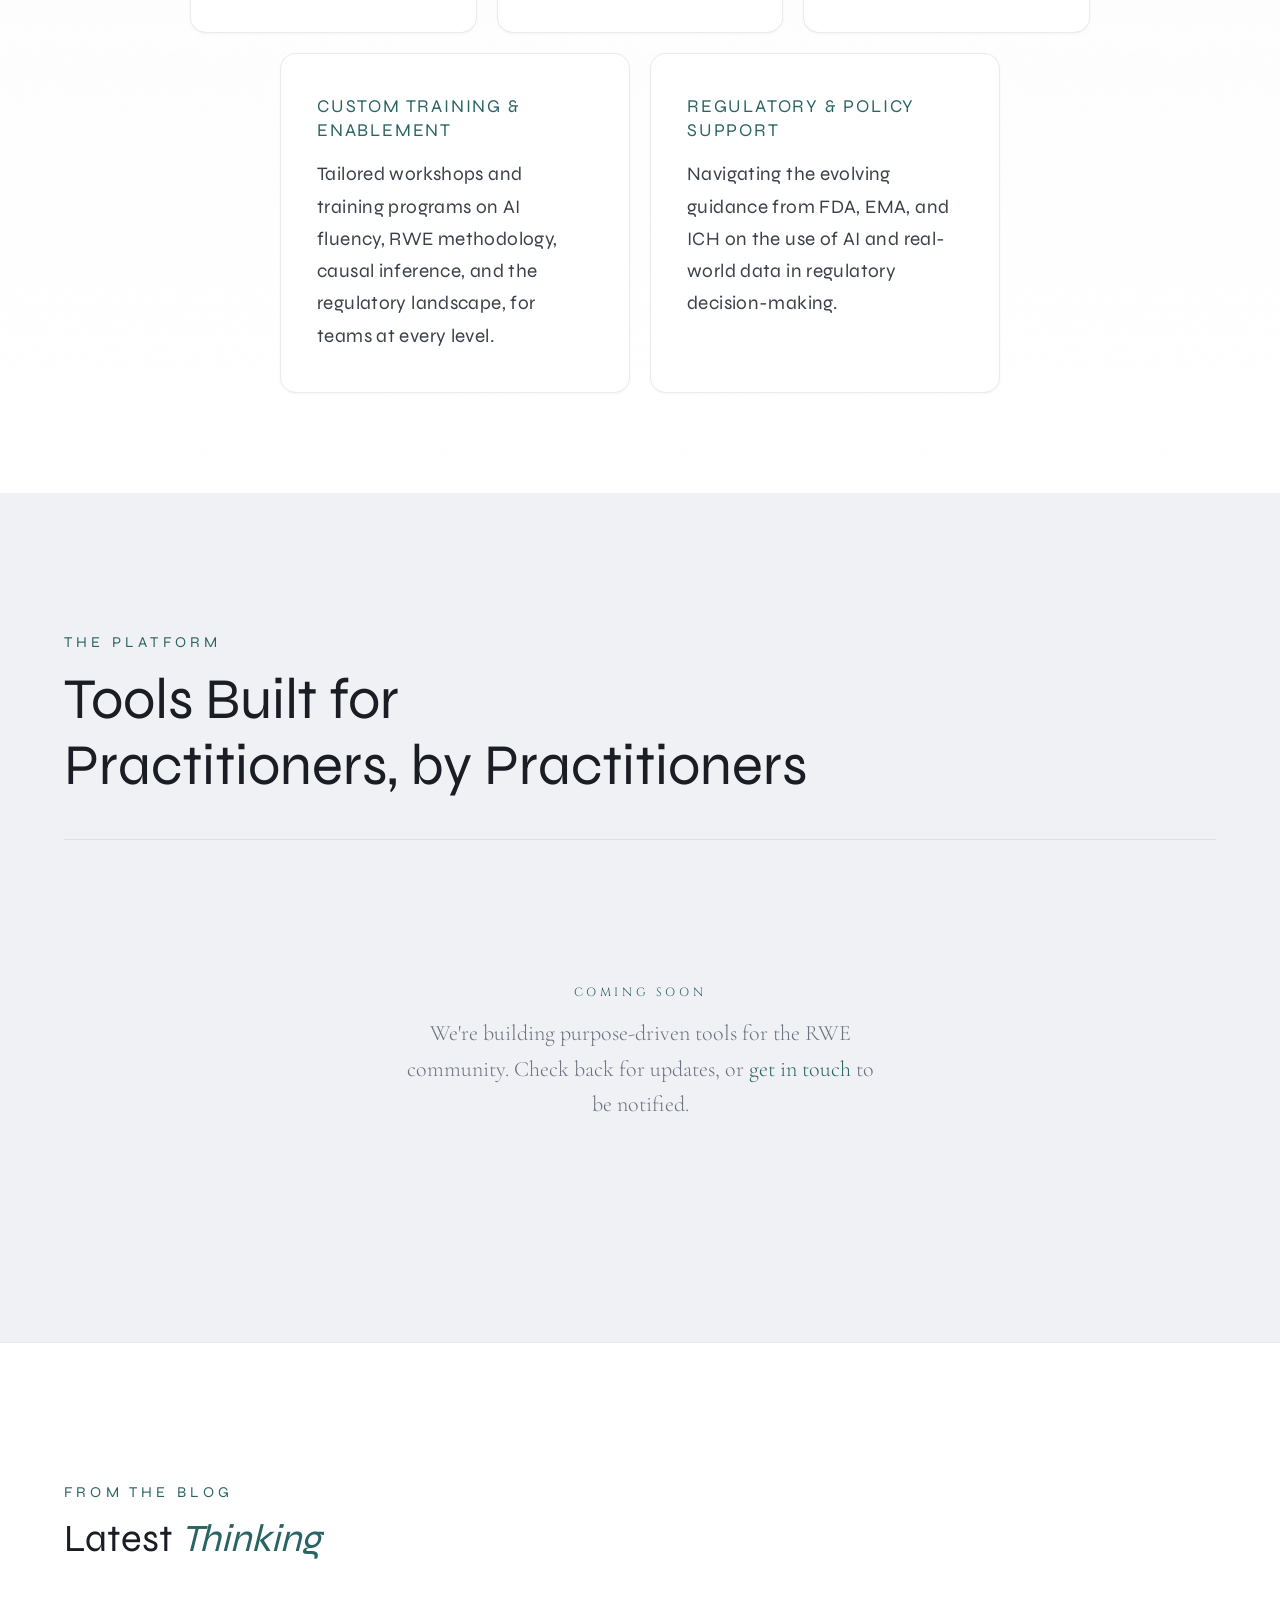
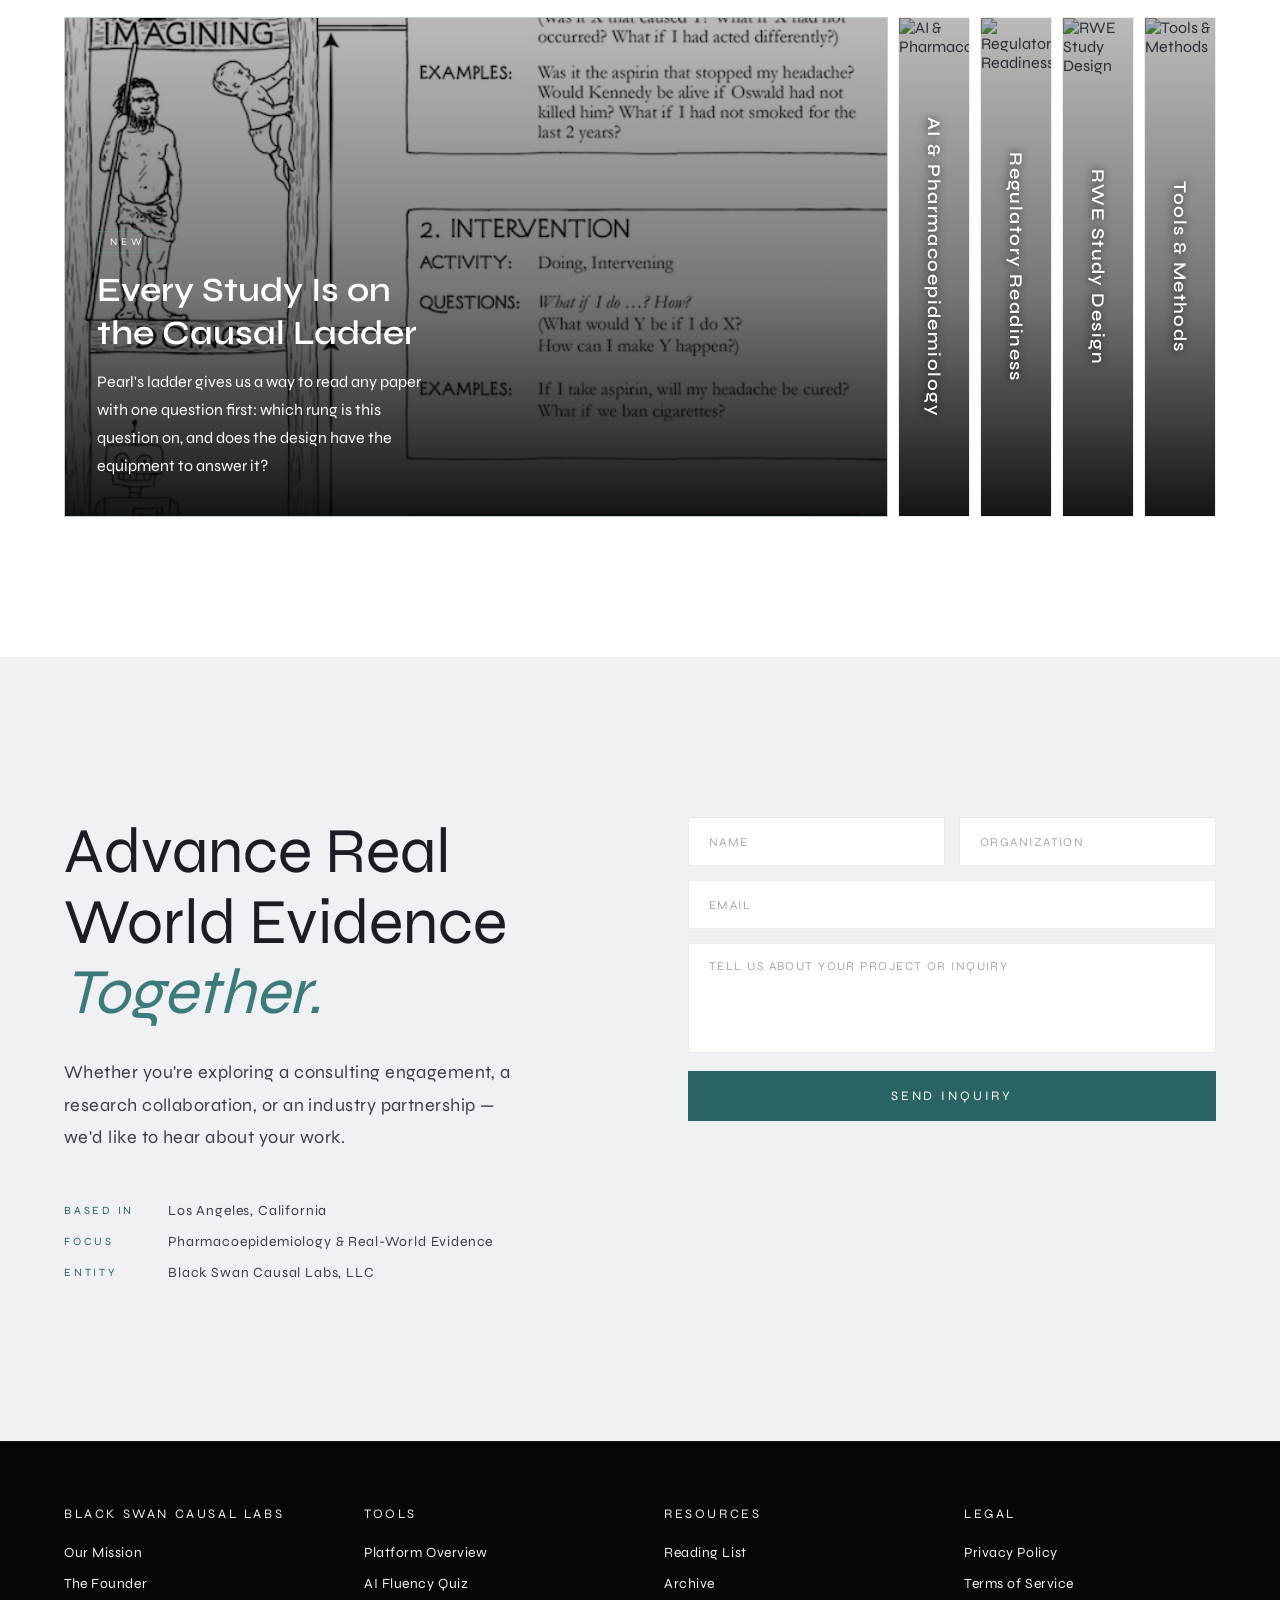
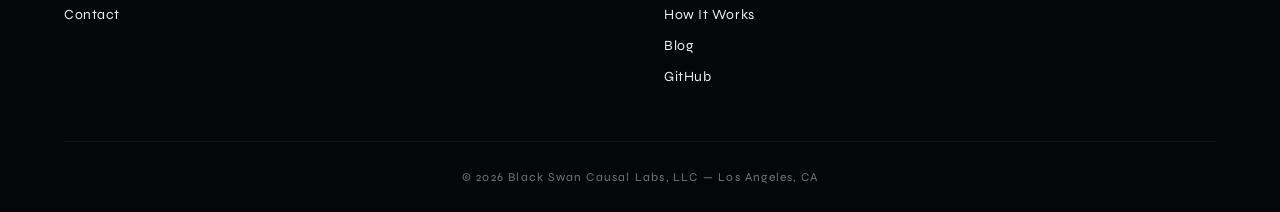
==== commit 3578702a: "Add blog page with first post: Every Study Is on the Causal Ladder New blog.html page with full arti" ====
--- a/index.html
+++ b/index.html
@@ -1553,7 +1553,7 @@
         <a href="methodology.html">How It Works</a>
       </div>
     </li>
-    <li><a href="#blog" style="cursor:default;">Blog <span style="font-size:8px; letter-spacing:0.15em; opacity:0.5; margin-left:4px;">Soon</span></a></li>
+    <li><a href="blog.html">Blog</a></li>
     <li><a href="founder.html">About</a></li>
     <li><a href="#contact">Contact</a></li>
   </ul>
@@ -1577,6 +1577,9 @@
     <a href="reading-list.html">This Week's Picks</a>
     <a href="archive.html">Archive</a>
     <a href="methodology.html">How It Works</a>
+  </div>
+  <div class="mobile-menu-section">
+    <a href="blog.html">Blog</a>
   </div>
   <div class="mobile-menu-section">
     <a href="founder.html">About</a>
@@ -1752,18 +1755,18 @@
   <div class="blog-accordion" id="blog-accordion">
 
     <!-- Panel 1 -->
-    <div class="blog-panel">
+    <a href="blog.html" class="blog-panel active" style="text-decoration:none;">
       <img class="blog-panel-img"
-           src="https://images.unsplash.com/photo-1558494949-ef010cbdcc31?auto=format&fit=crop&w=800&q=80"
-           alt="Causal Inference in Practice">
+           src="blog-causal-ladder.webp"
+           alt="Every Study Is on the Causal Ladder">
       <div class="blog-panel-overlay"></div>
       <span class="blog-panel-label">Causal Inference in Practice</span>
       <div class="blog-panel-content">
-        <span class="blog-panel-coming">Coming Soon</span>
-        <h3 class="blog-panel-title">Causal Inference<br>in Practice</h3>
-        <p class="blog-panel-teaser">DAGs, counterfactuals, and drawing defensible conclusions from observational data — for practitioners who need more than correlation.</p>
+        <span class="blog-panel-coming">New</span>
+        <h3 class="blog-panel-title">Every Study Is on<br>the Causal Ladder</h3>
+        <p class="blog-panel-teaser">Pearl's ladder gives us a way to read any paper with one question first: which rung is this question on, and does the design have the equipment to answer it?</p>
       </div>
-    </div>
+    </a>
 
     <!-- Panel 2 -->
     <div class="blog-panel">
@@ -1808,7 +1811,7 @@
     </div>
 
     <!-- Panel 5 -->
-    <div class="blog-panel active">
+    <div class="blog-panel">
       <img class="blog-panel-img"
            src="https://images.unsplash.com/photo-1518770660439-4636190af475?auto=format&fit=crop&w=800&q=80"
            alt="Tools & Methods">
@@ -1879,7 +1882,7 @@
         <li><a href="reading-list.html">Reading List</a></li>
         <li><a href="archive.html">Archive</a></li>
         <li><a href="methodology.html">How It Works</a></li>
-        <li><a href="#">Blog</a></li>
+        <li><a href="blog.html">Blog</a></li>
         <li><a href="#">GitHub</a></li>
       </ul>
     </div>
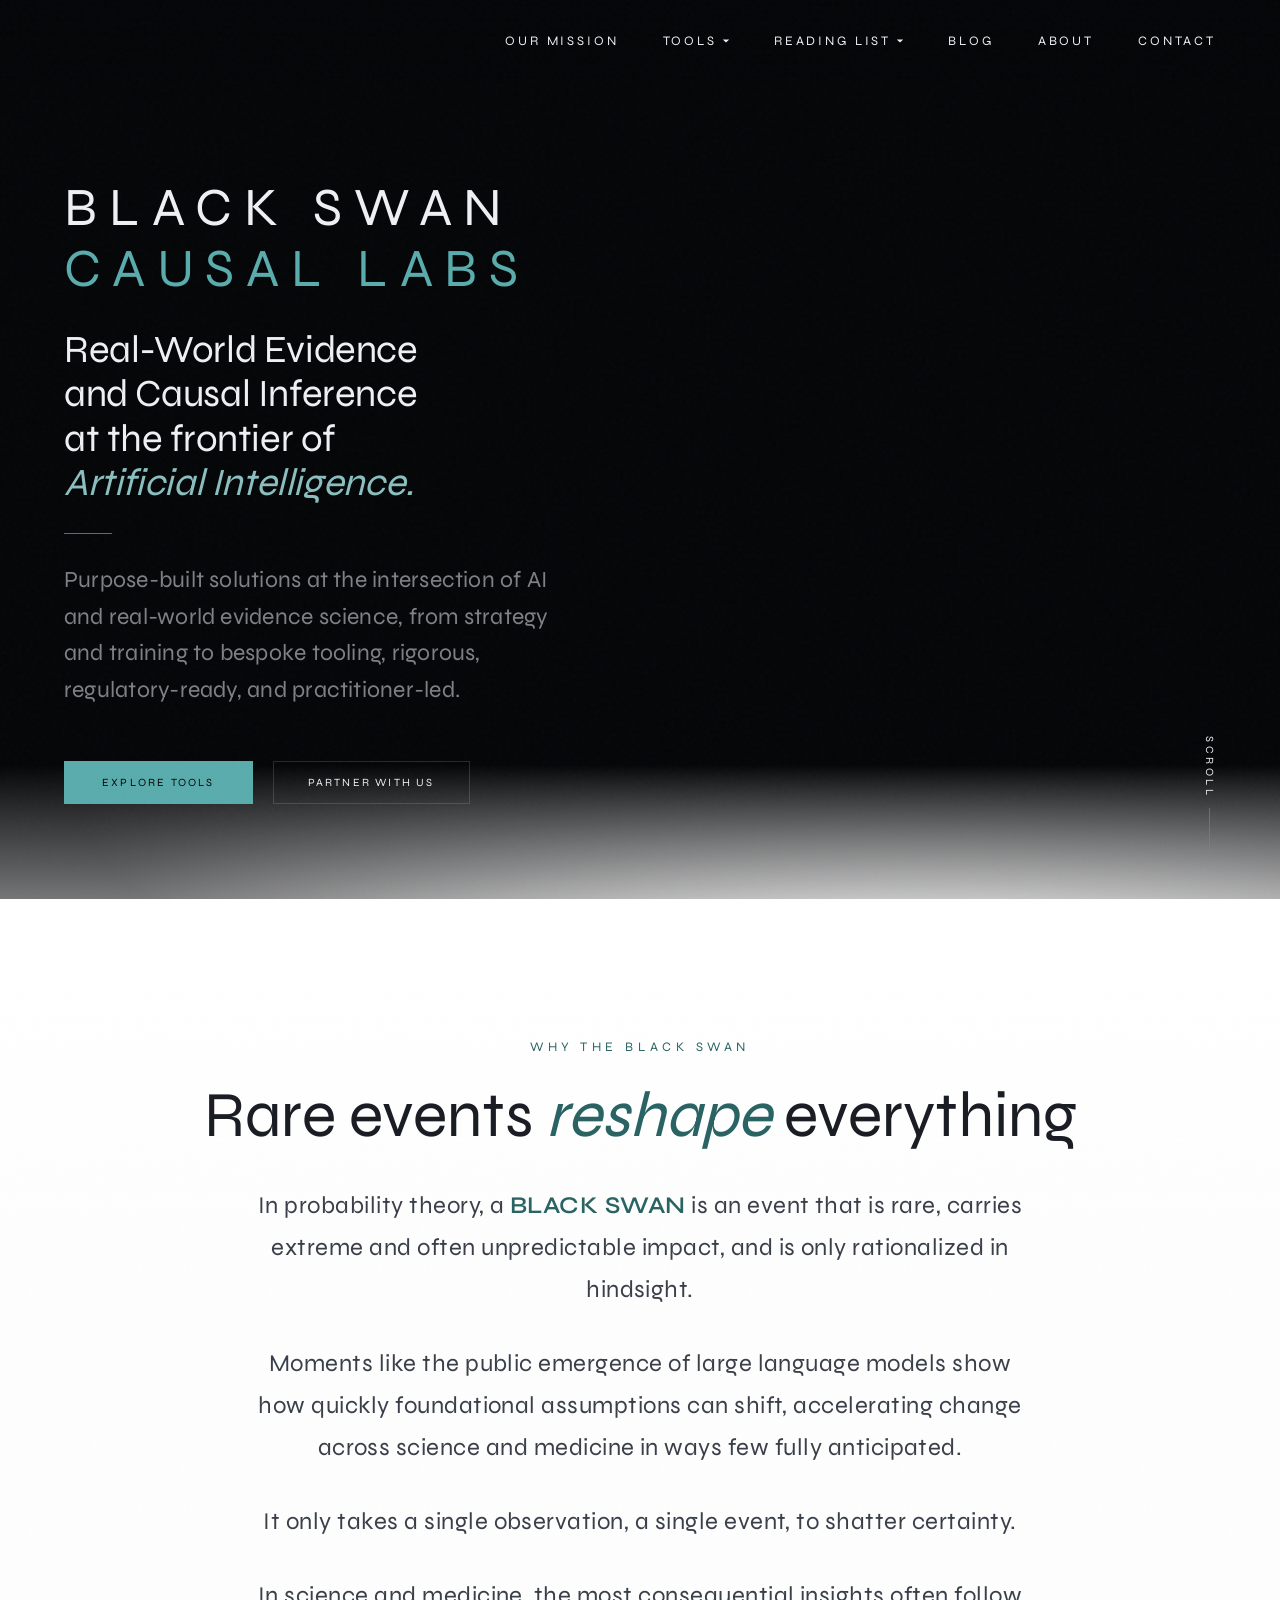
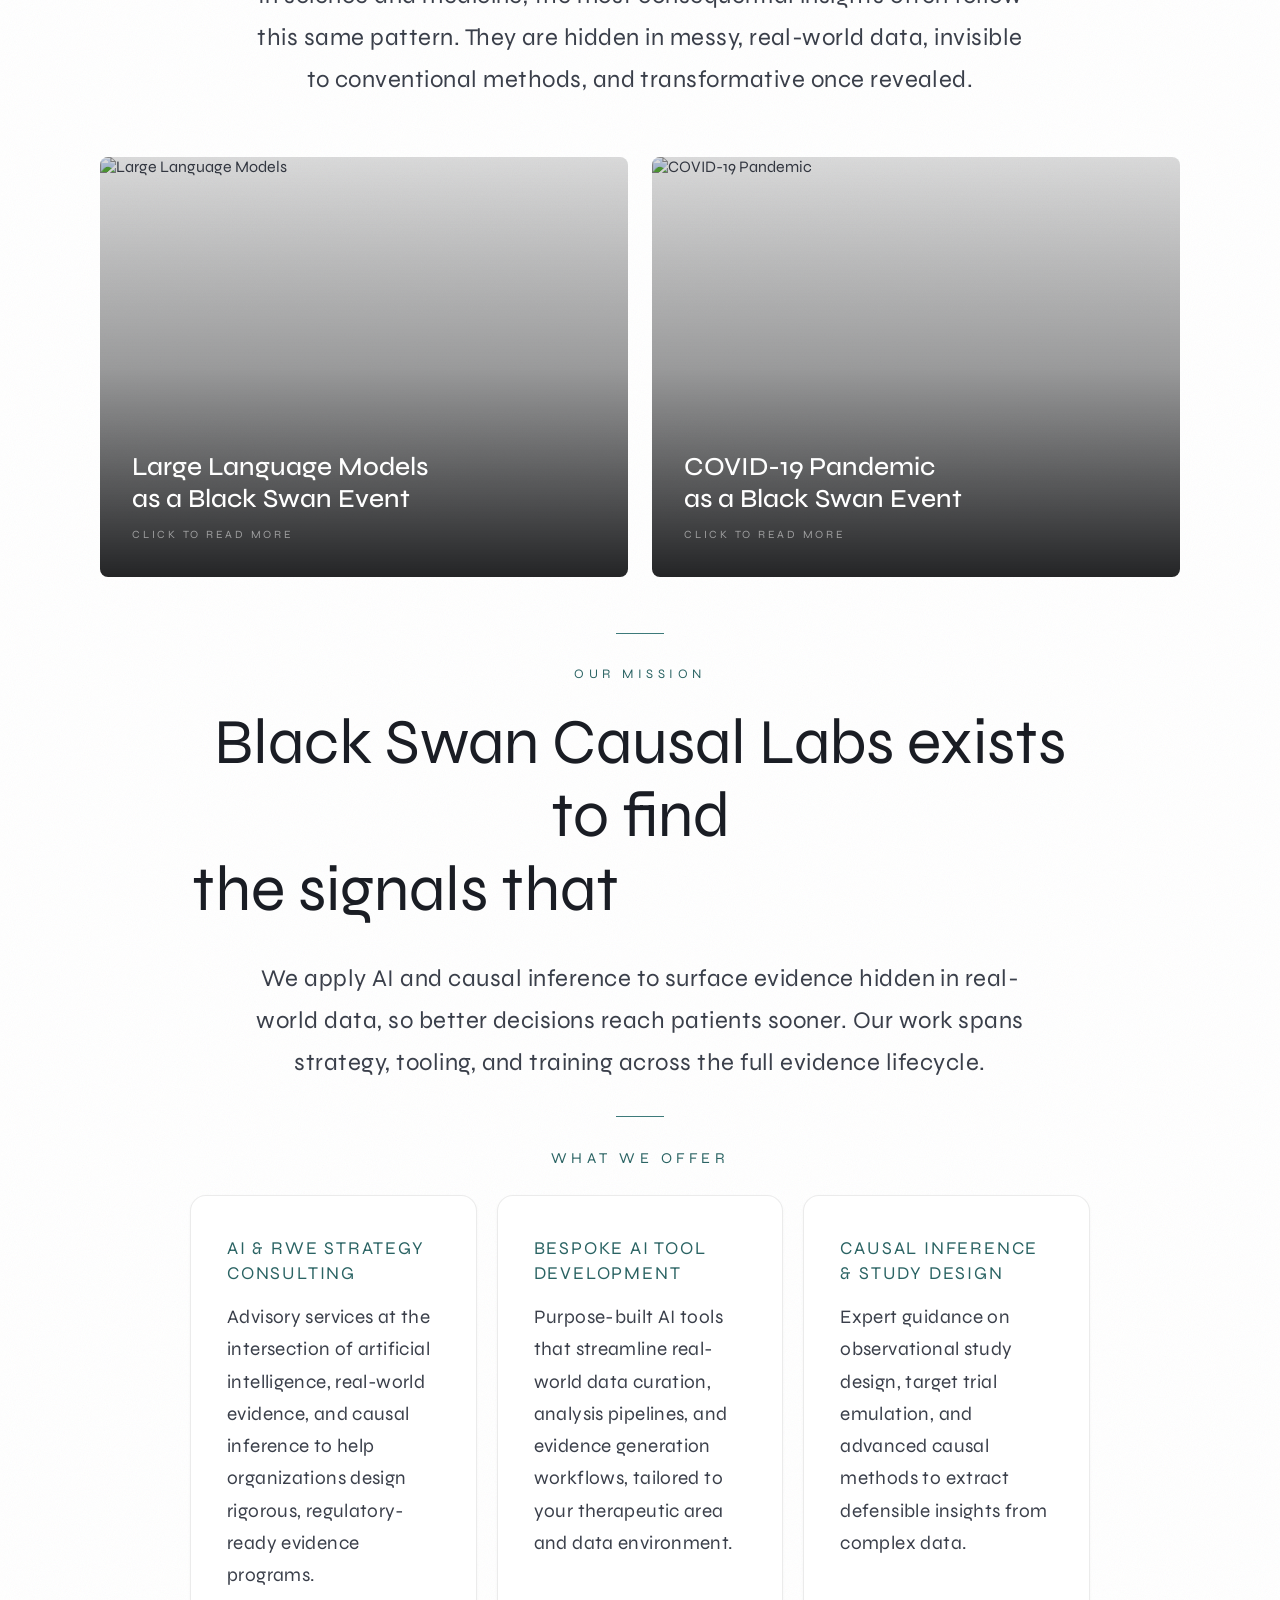
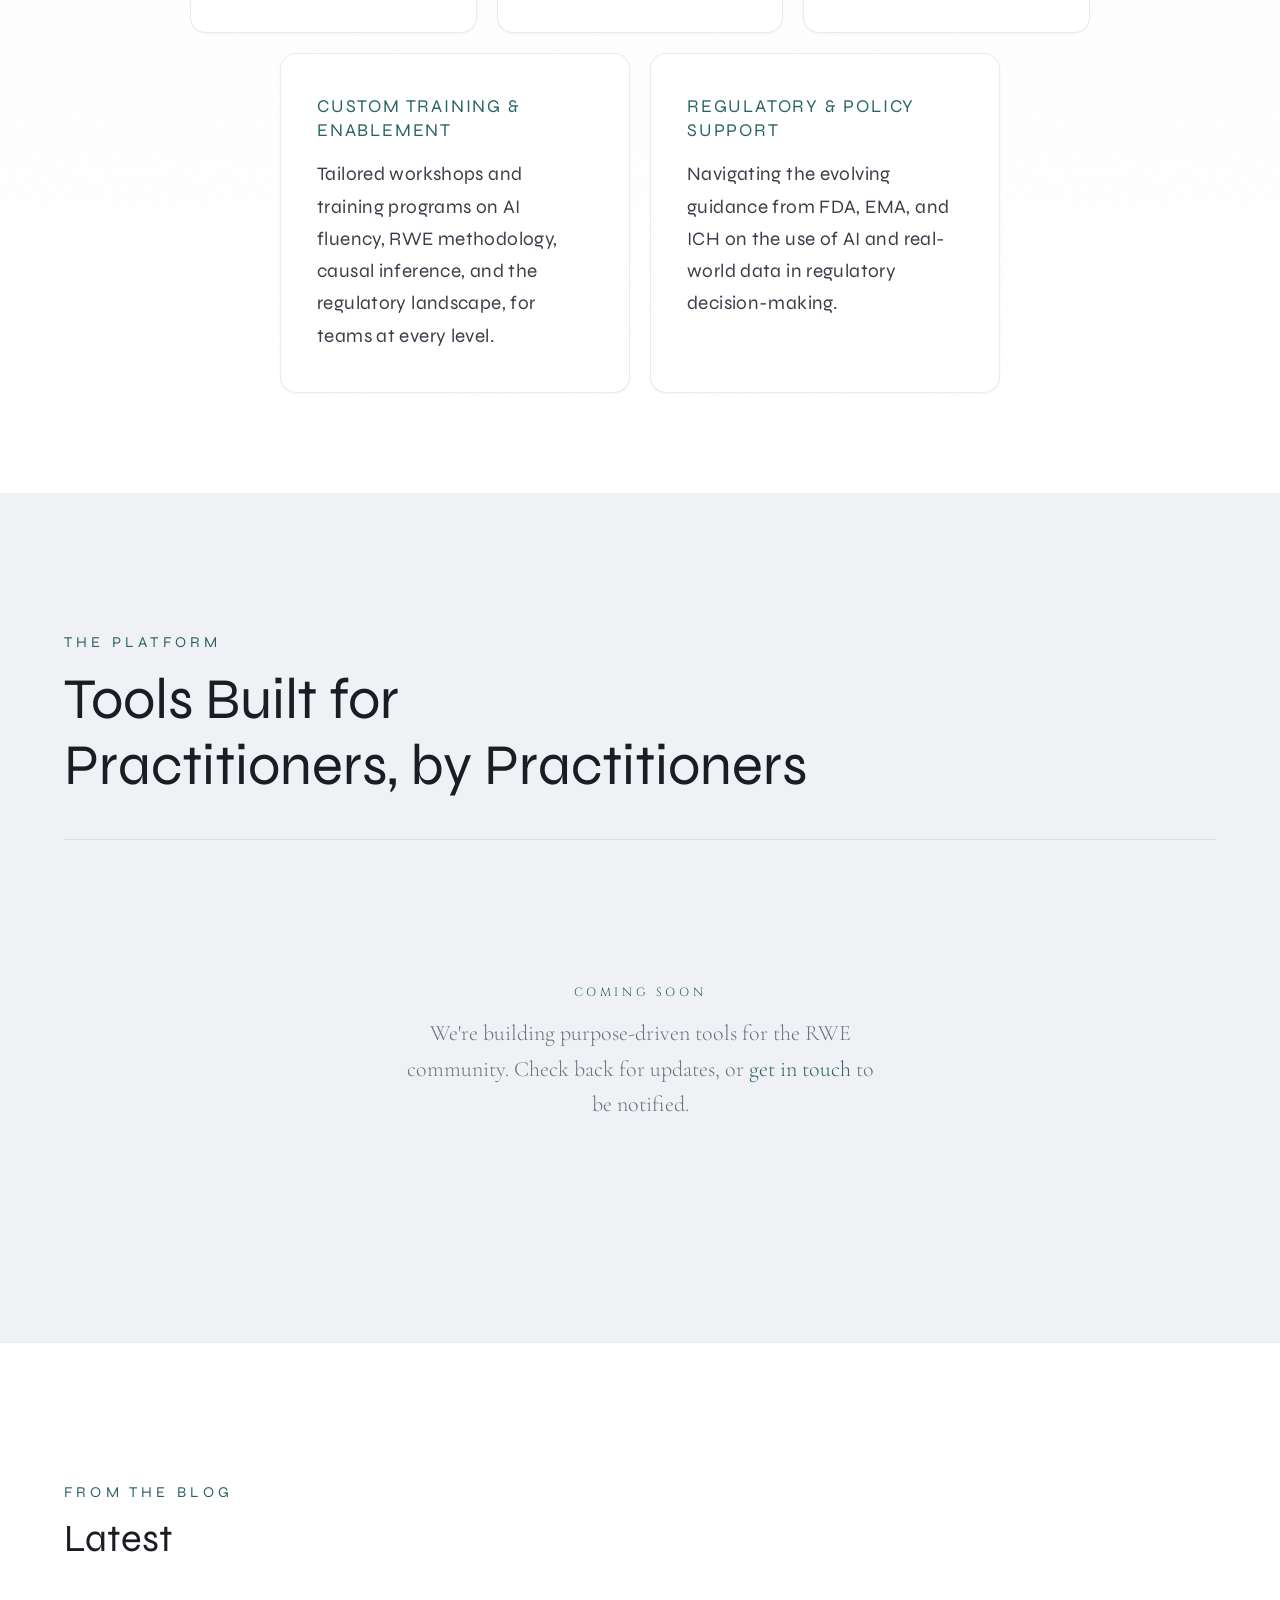
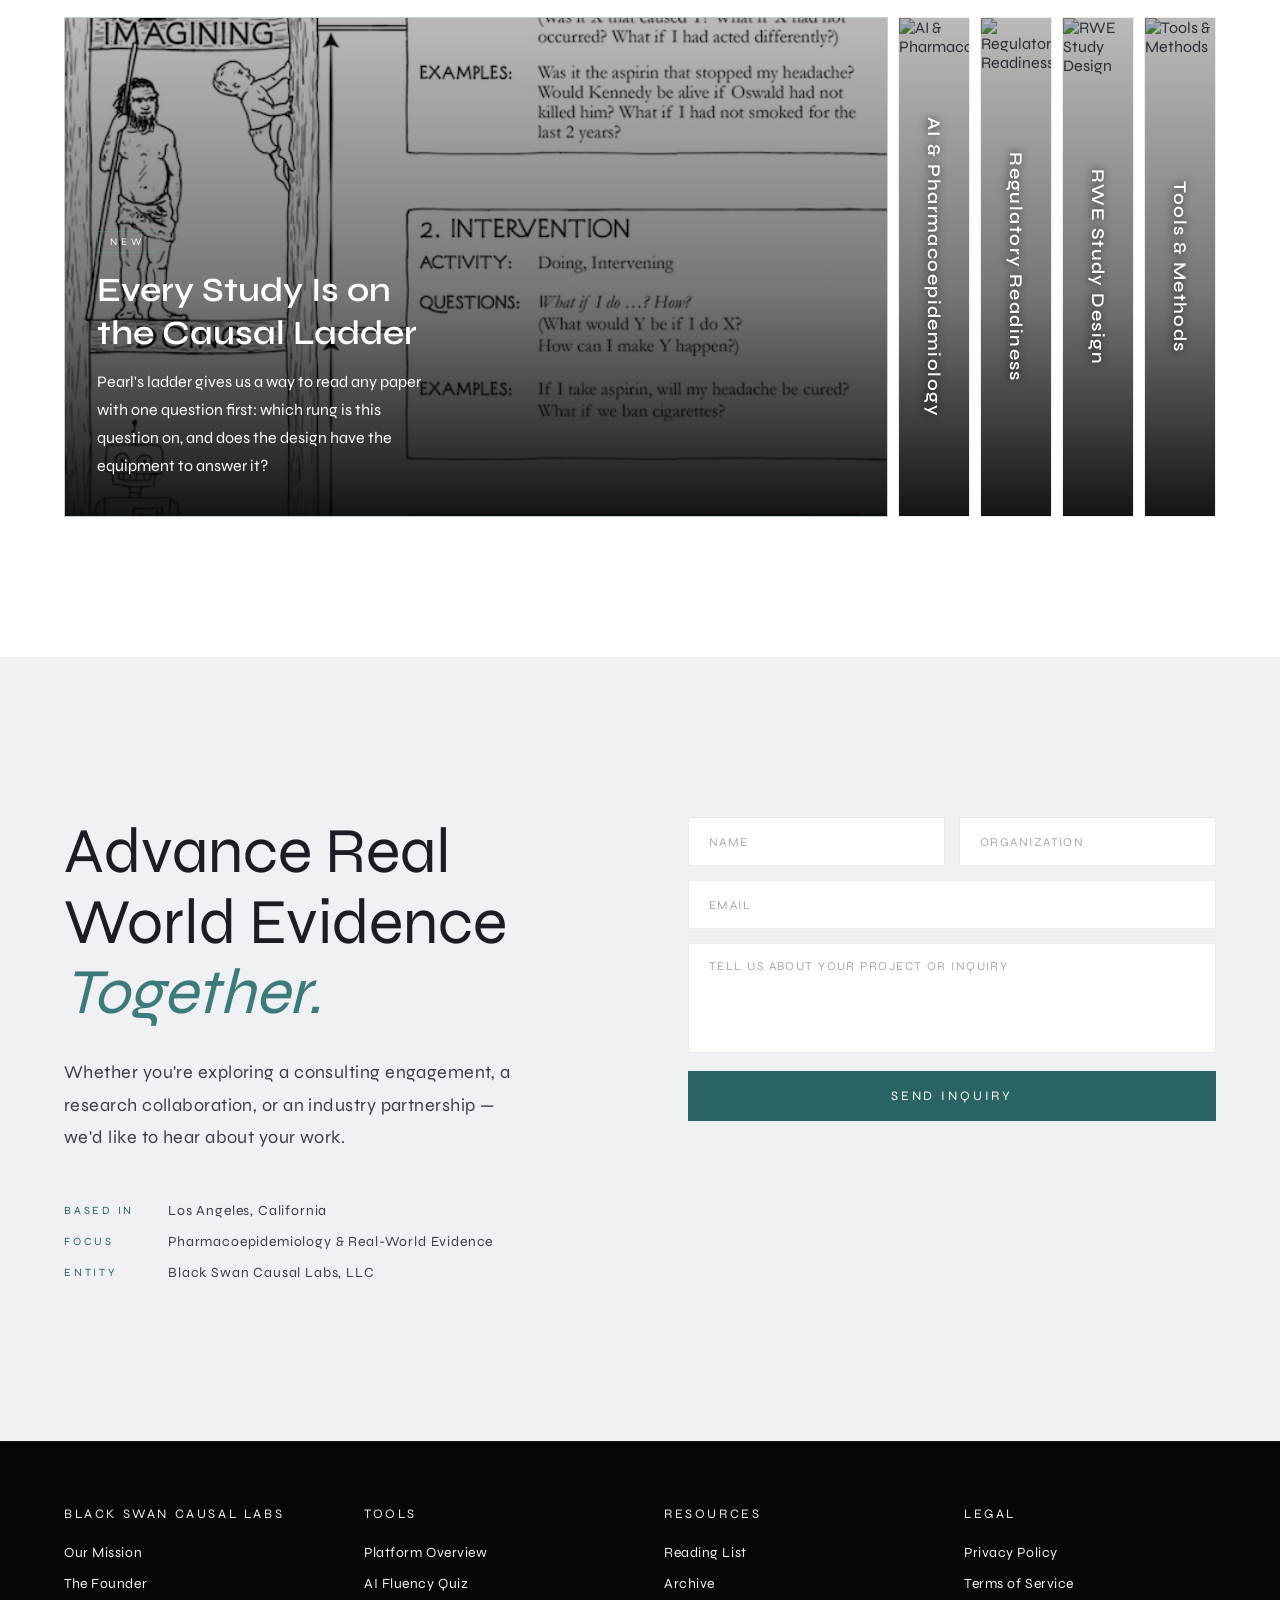
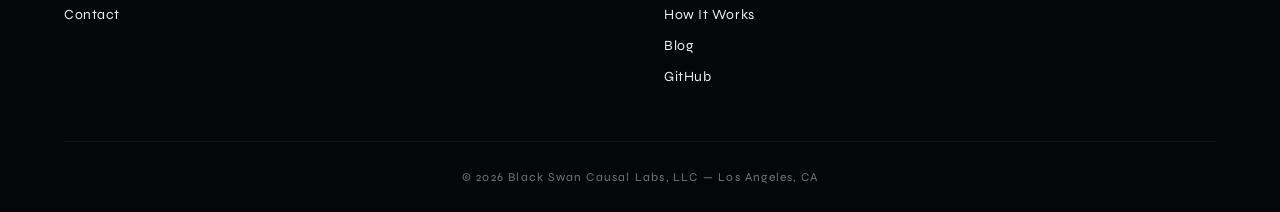
==== commit e369875f: "Fix mobile blog panel overflow in From the Blog section Increased active panel height and reduced ti" ====
--- a/index.html
+++ b/index.html
@@ -1068,8 +1068,12 @@
                   flex 0.65s cubic-bezier(0.4,0,0.2,1);
     }
     .blog-panel.active {
-      flex: 0 0 300px !important;
-      min-height: 300px;
+      flex: 0 0 360px !important;
+      min-height: 360px;
+    }
+    .blog-panel-title {
+      font-size: 24px;
+      line-height: 1.2;
     }
     .blog-panel-label {
       transform: translateX(-50%) translateY(50%) rotate(0deg);
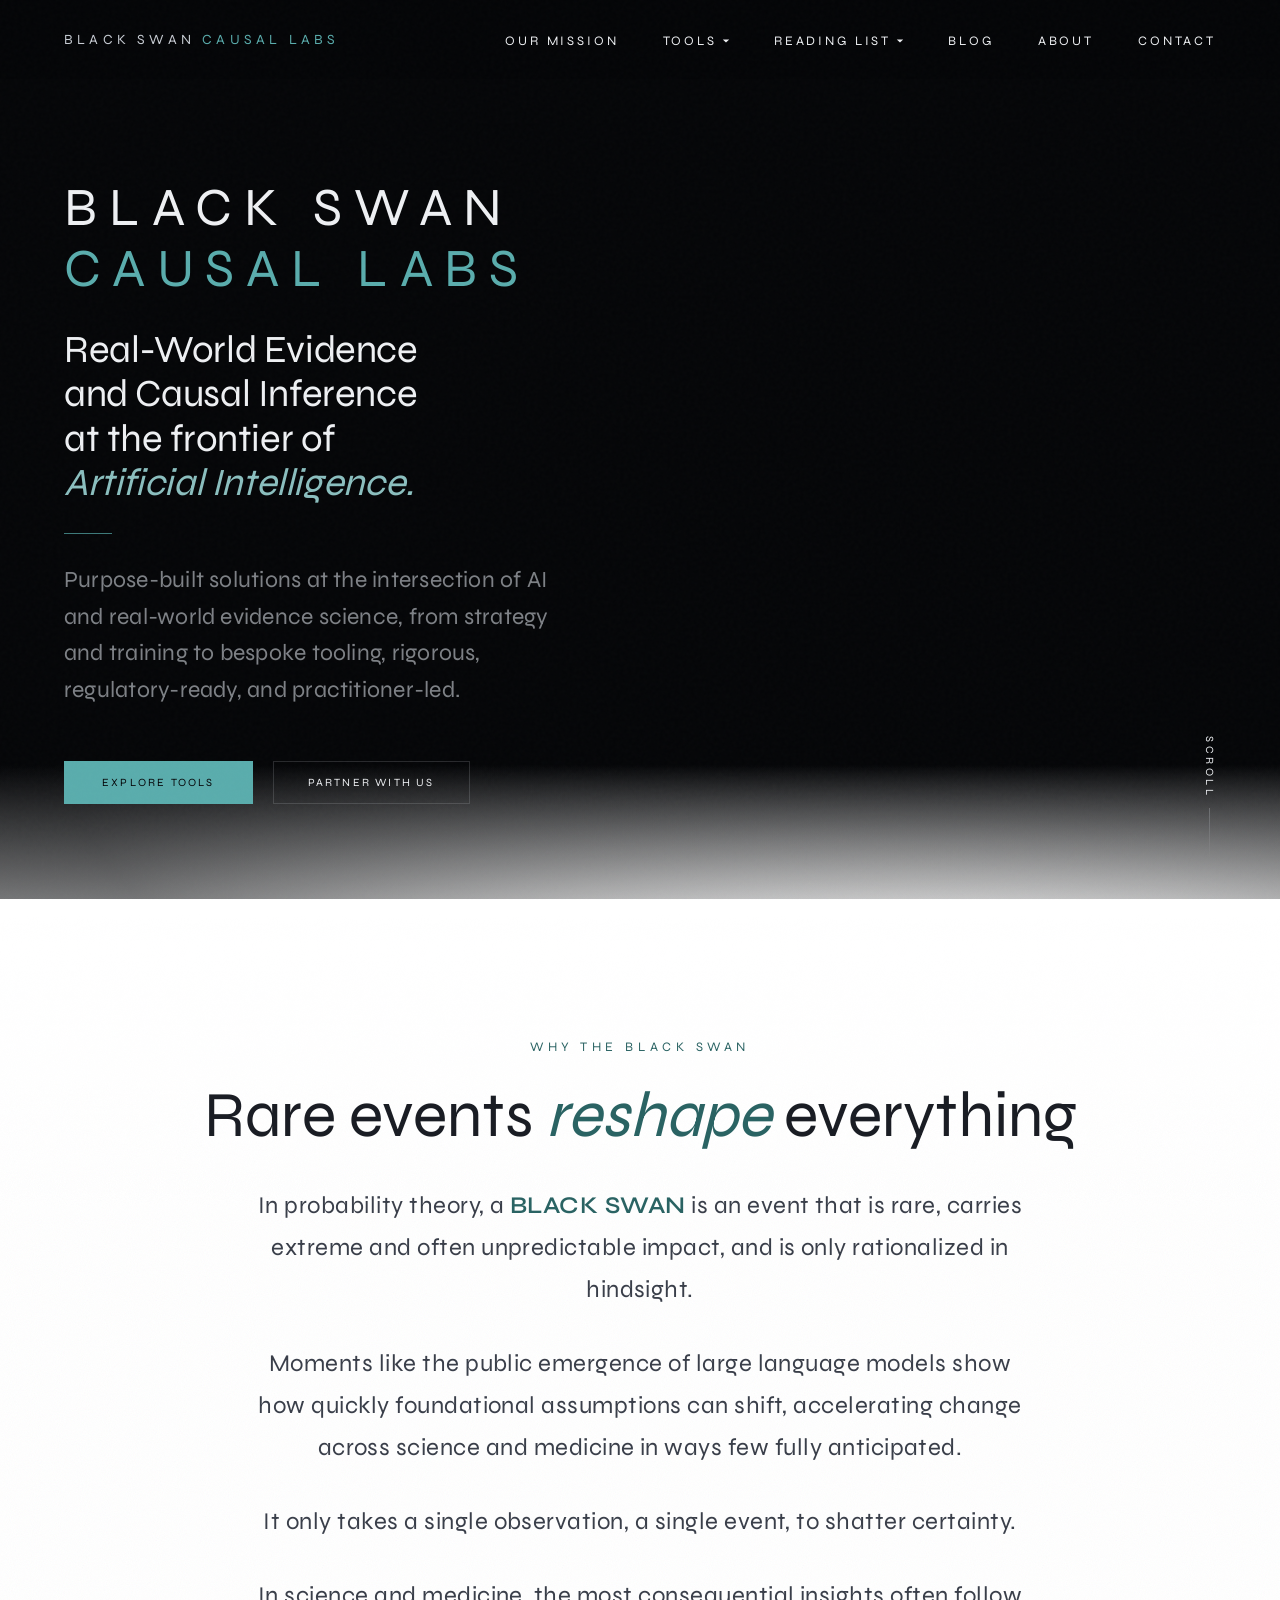
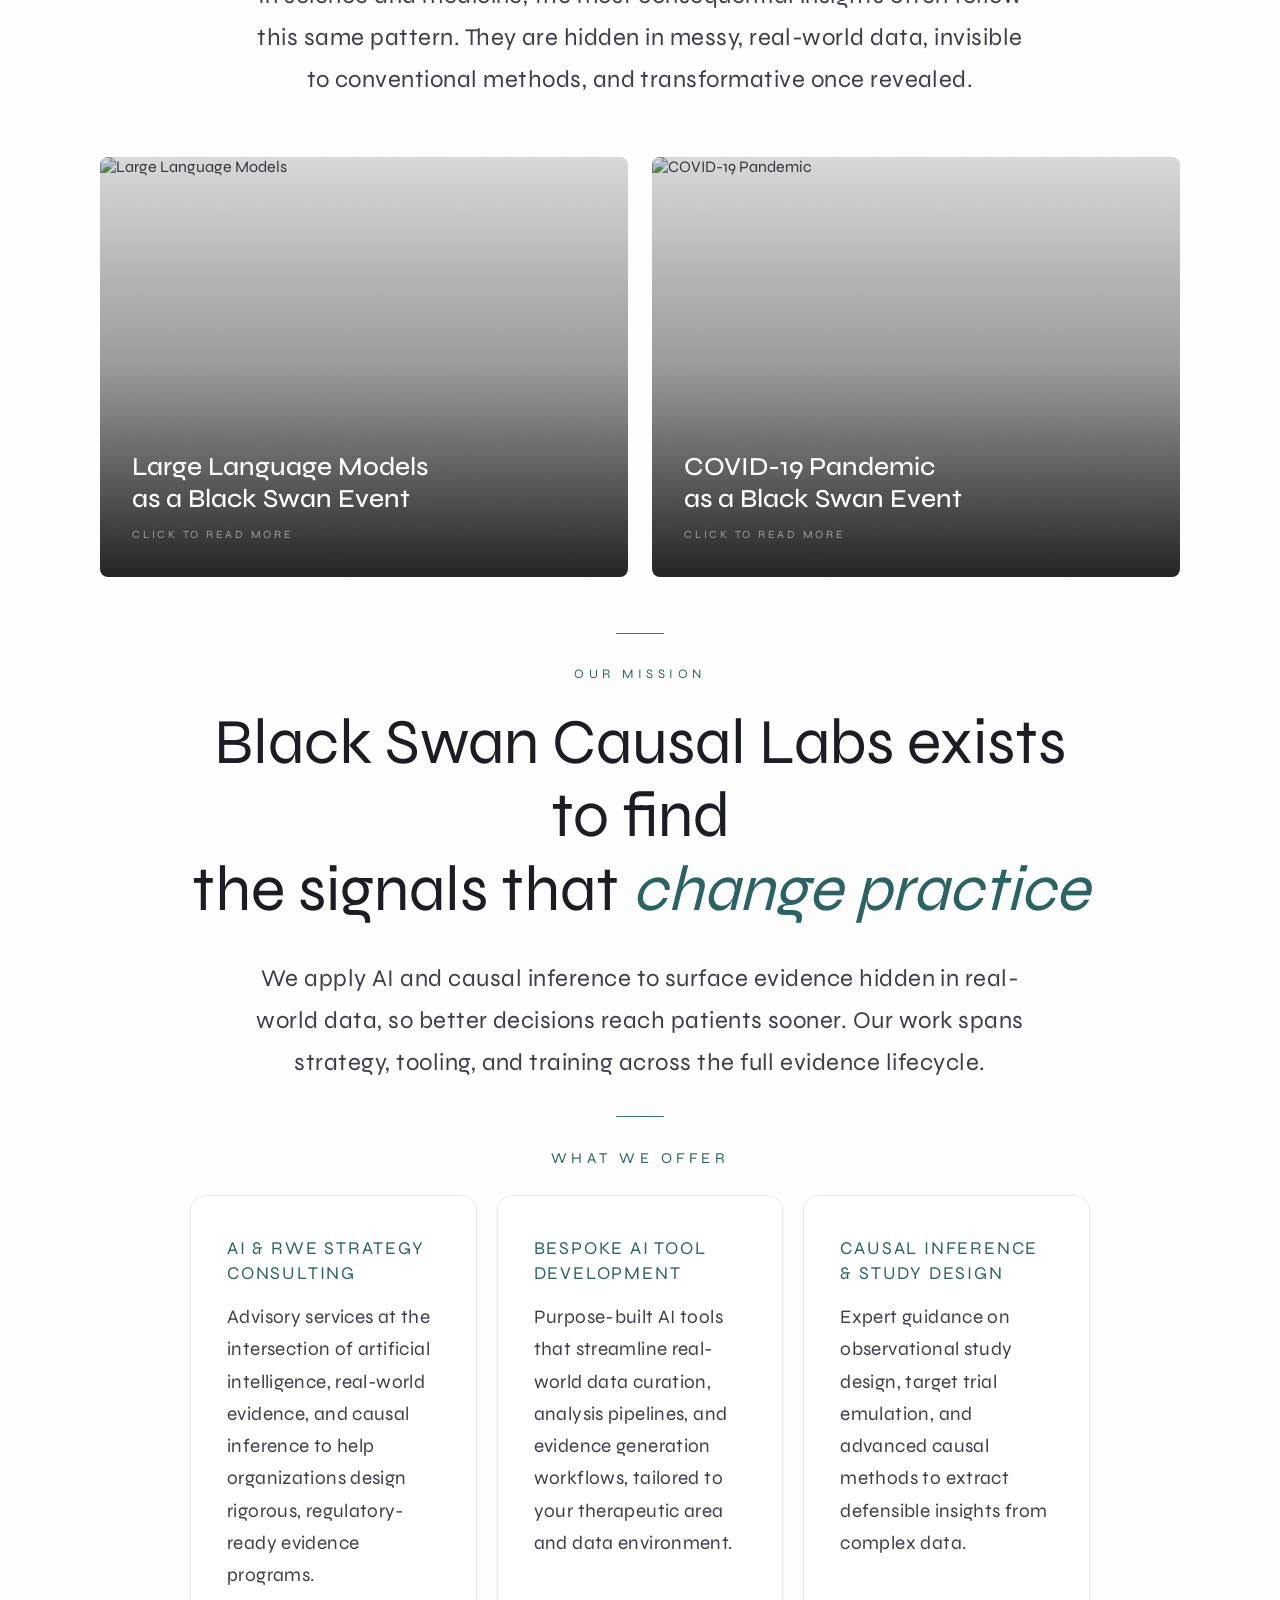
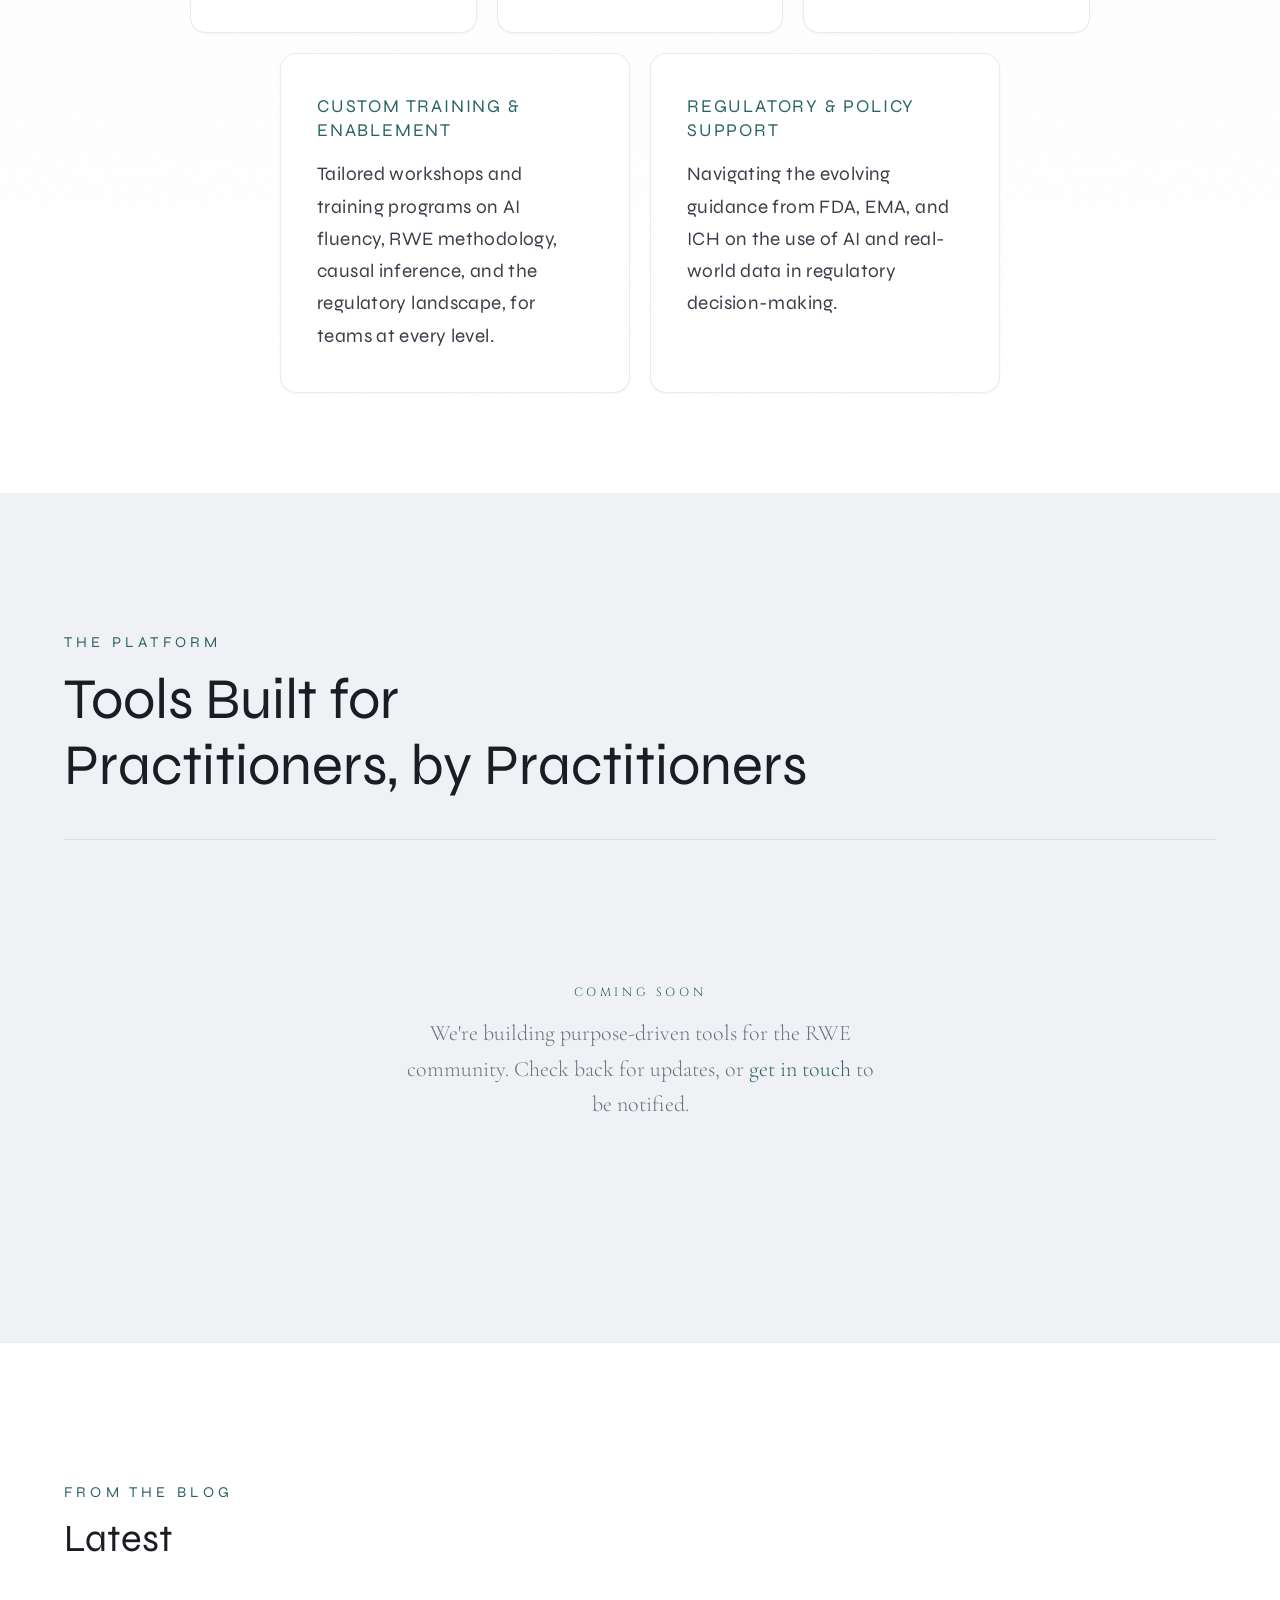
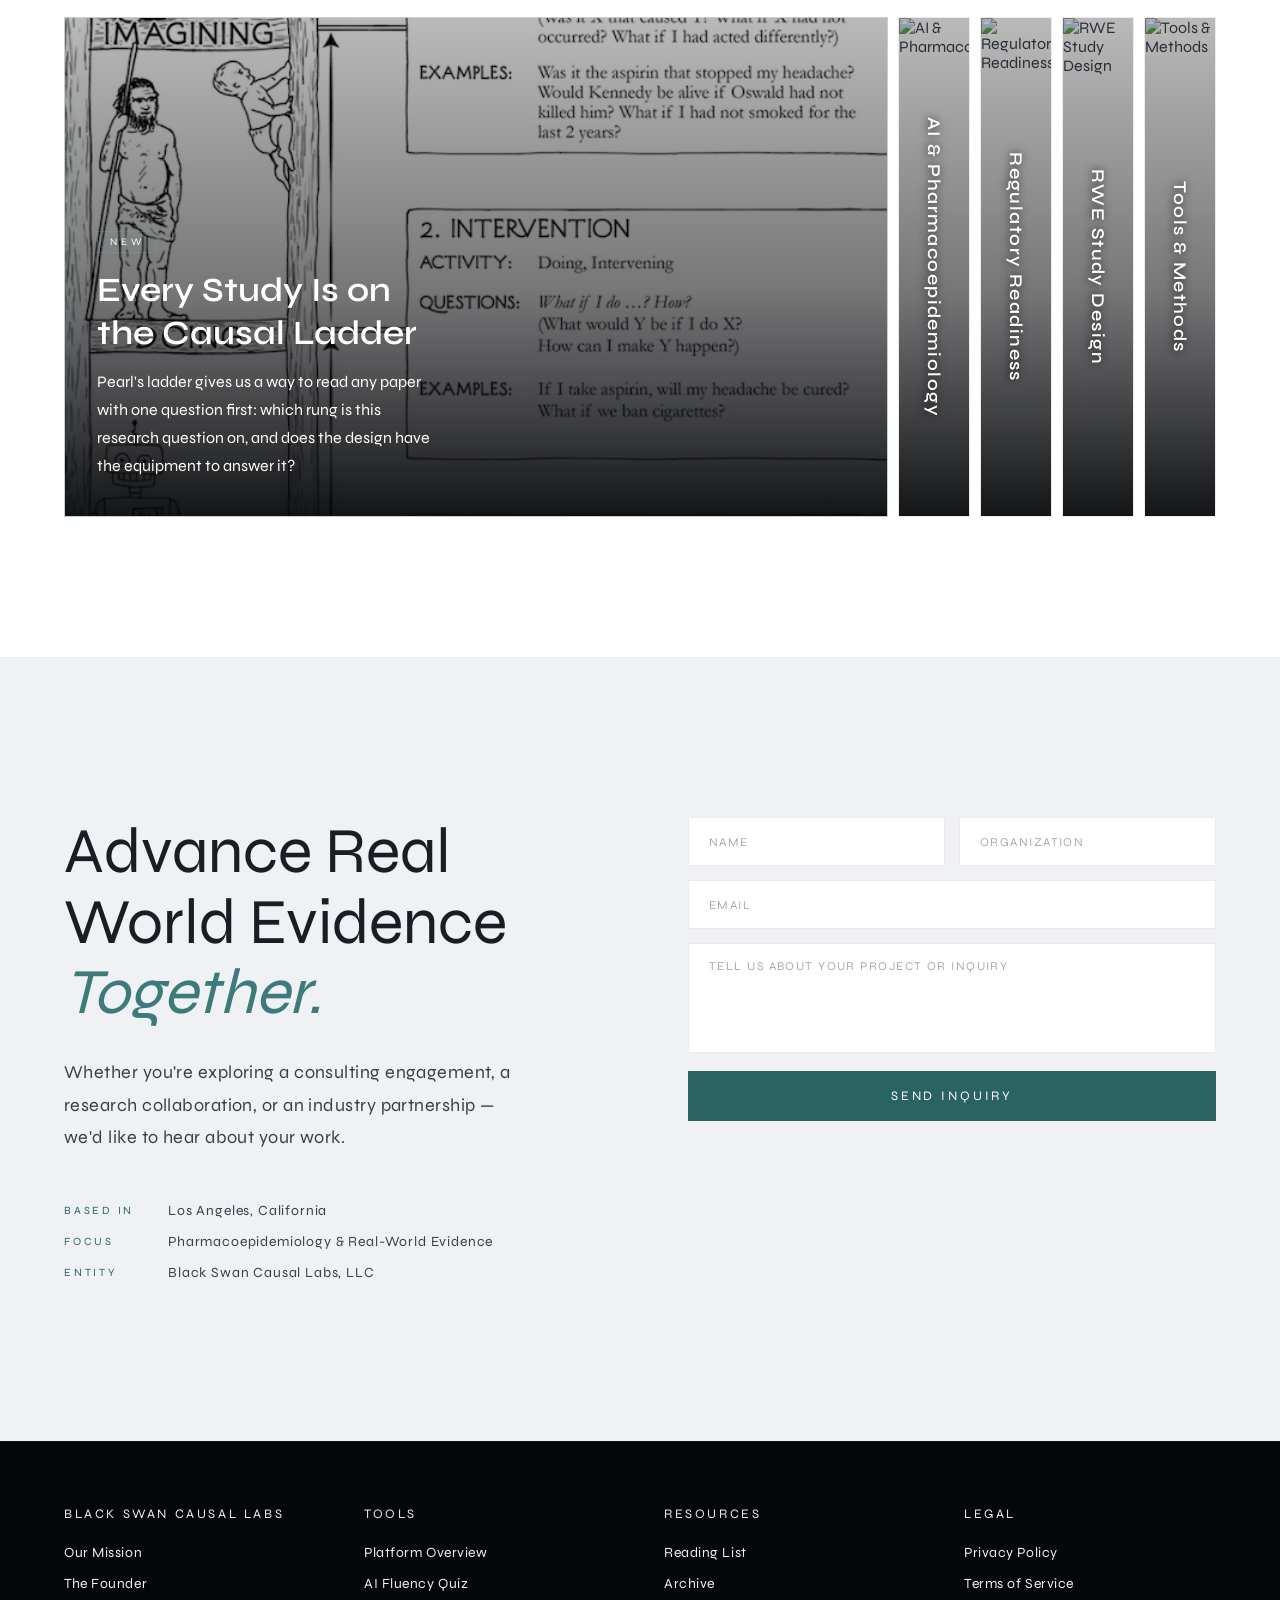
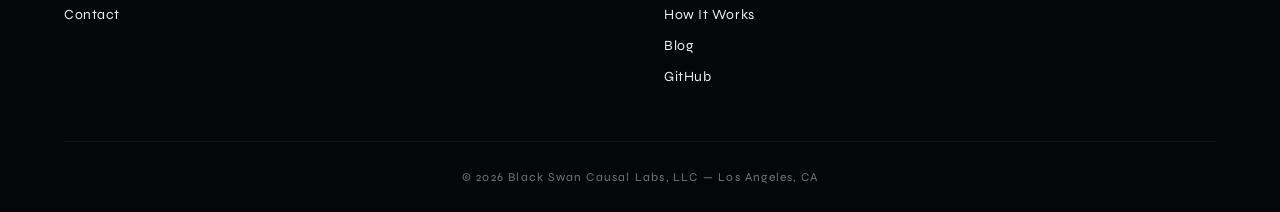
==== commit 00956247: "Update blog panel teaser text and adjust mobile panel height to 320px Co-Authored-By: Claude Opus 4." ====
--- a/index.html
+++ b/index.html
@@ -1068,8 +1068,8 @@
                   flex 0.65s cubic-bezier(0.4,0,0.2,1);
     }
     .blog-panel.active {
-      flex: 0 0 360px !important;
-      min-height: 360px;
+      flex: 0 0 320px !important;
+      min-height: 320px;
     }
     .blog-panel-title {
       font-size: 24px;
@@ -1768,7 +1768,7 @@
       <div class="blog-panel-content">
         <span class="blog-panel-coming">New</span>
         <h3 class="blog-panel-title">Every Study Is on<br>the Causal Ladder</h3>
-        <p class="blog-panel-teaser">Pearl's ladder gives us a way to read any paper with one question first: which rung is this question on, and does the design have the equipment to answer it?</p>
+        <p class="blog-panel-teaser">Pearl's ladder gives us a way to read any paper with one question first: which rung is this research question on, and does the design have the equipment to answer it?</p>
       </div>
     </a>
 
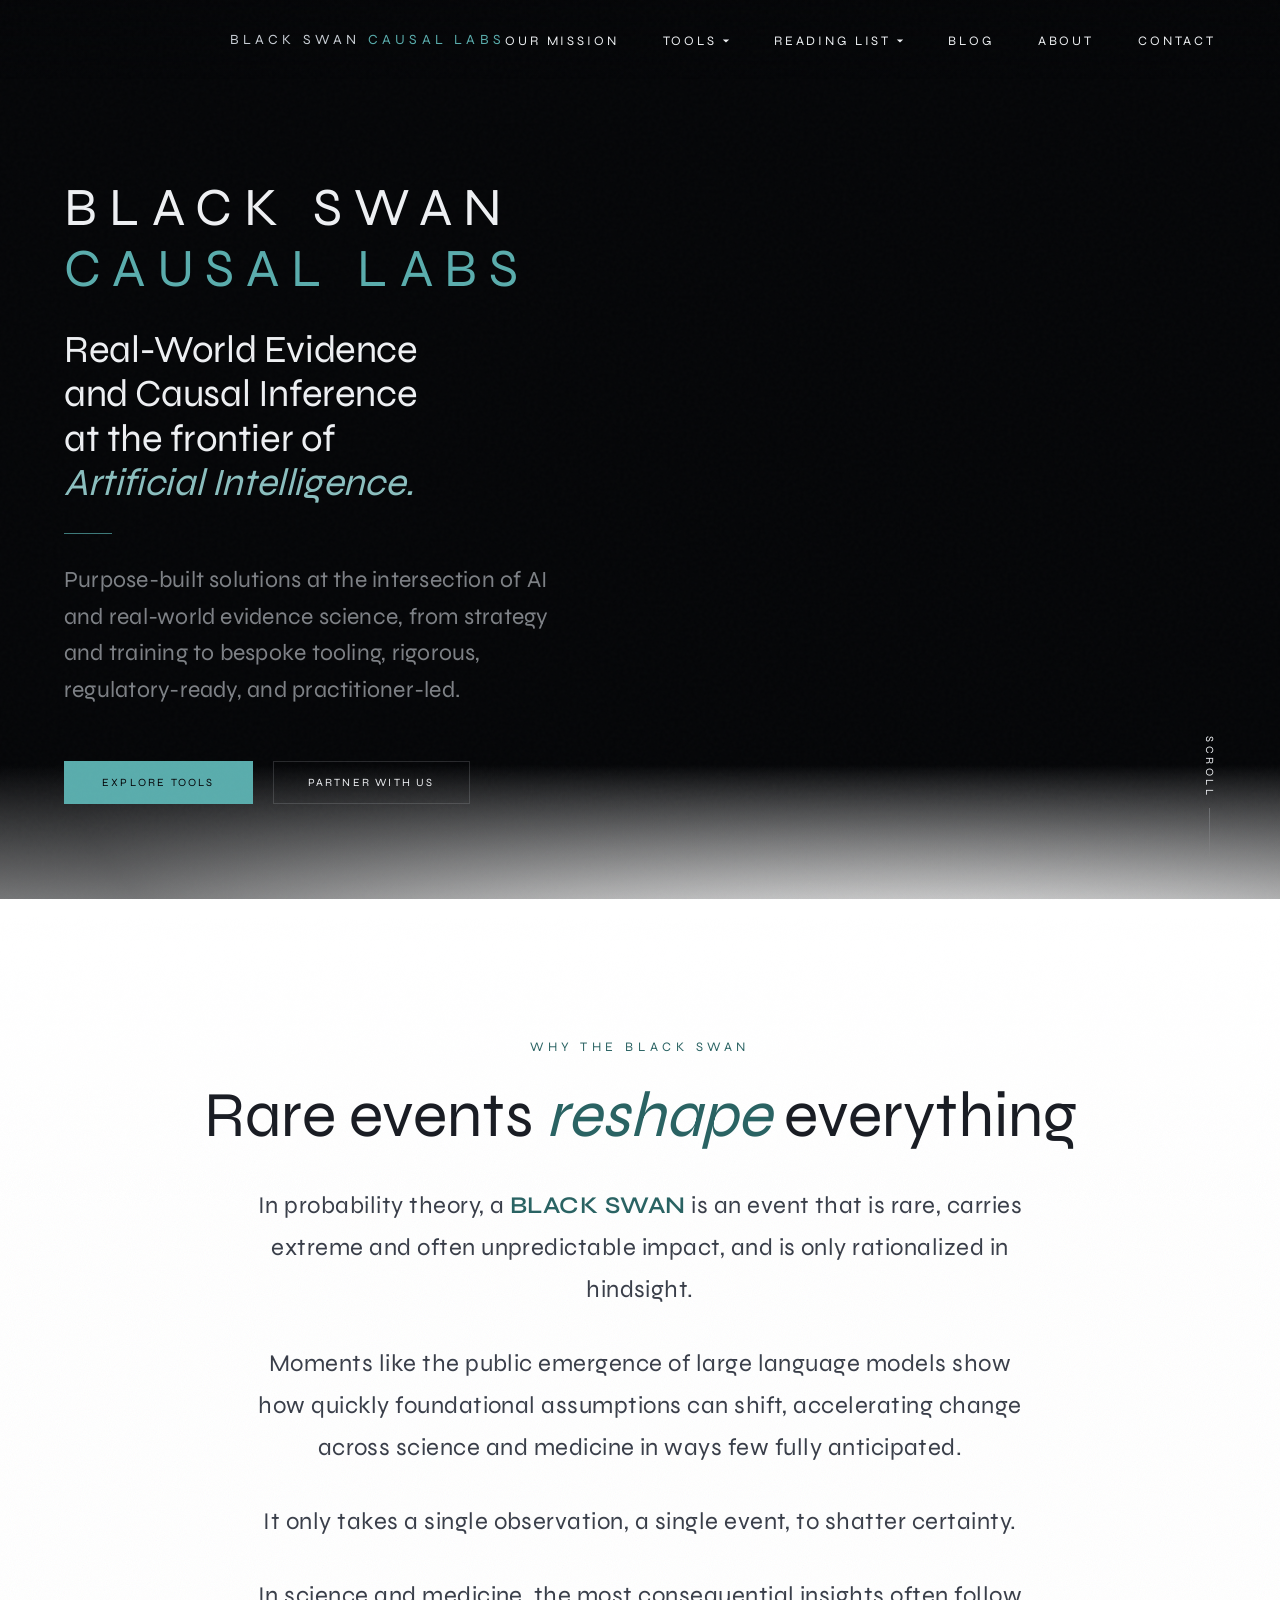
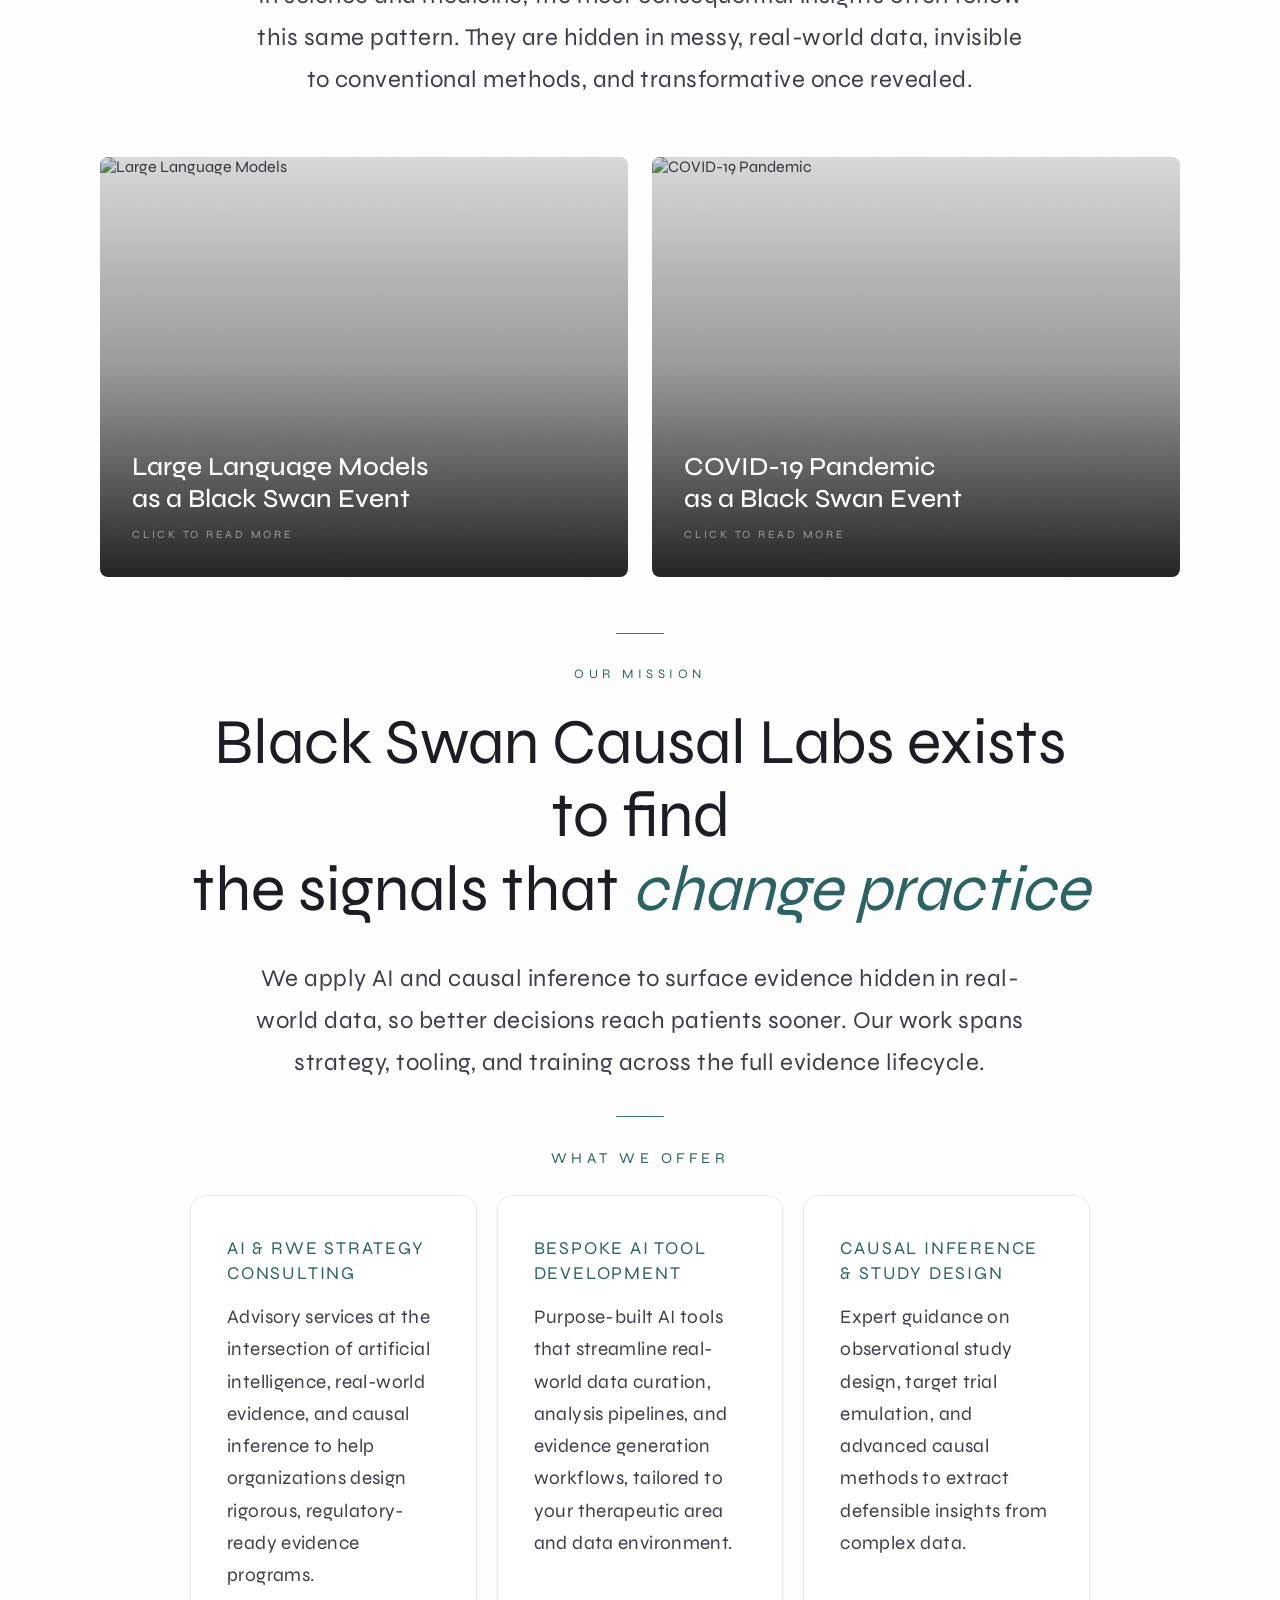
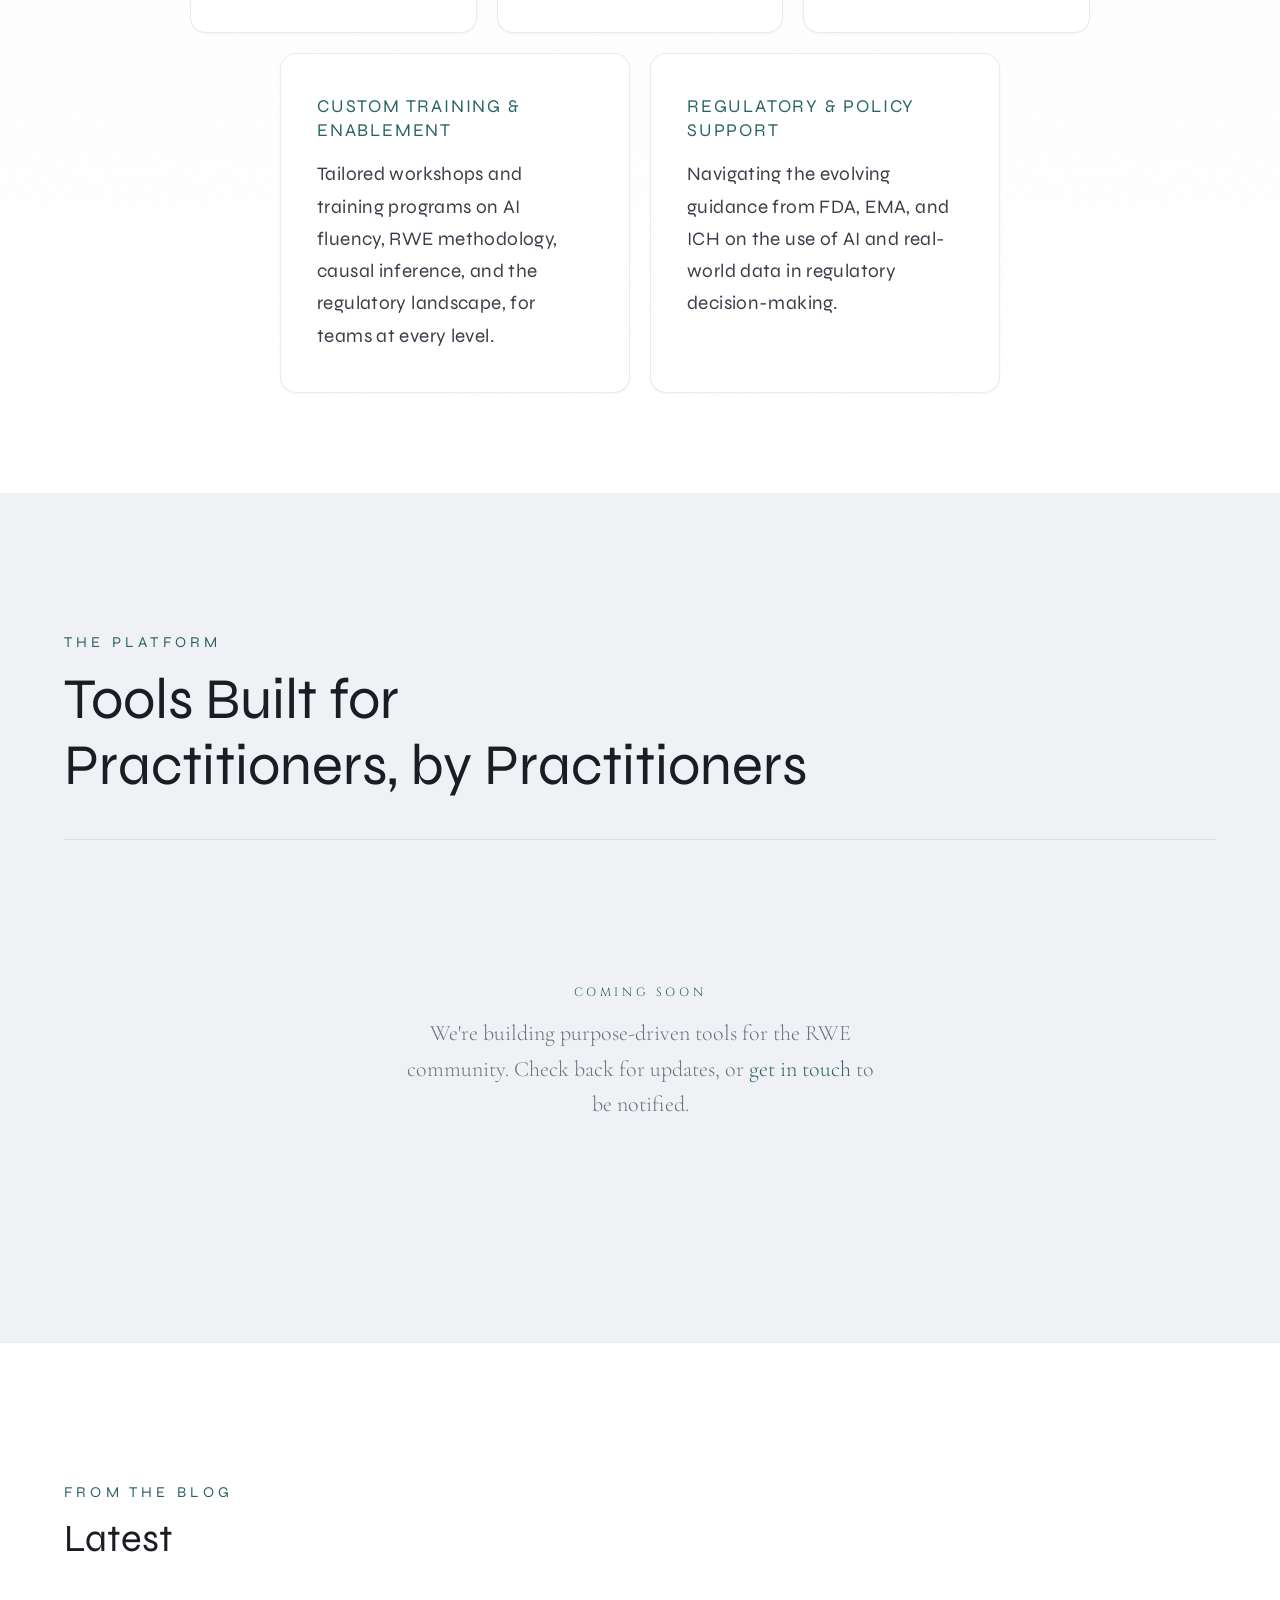
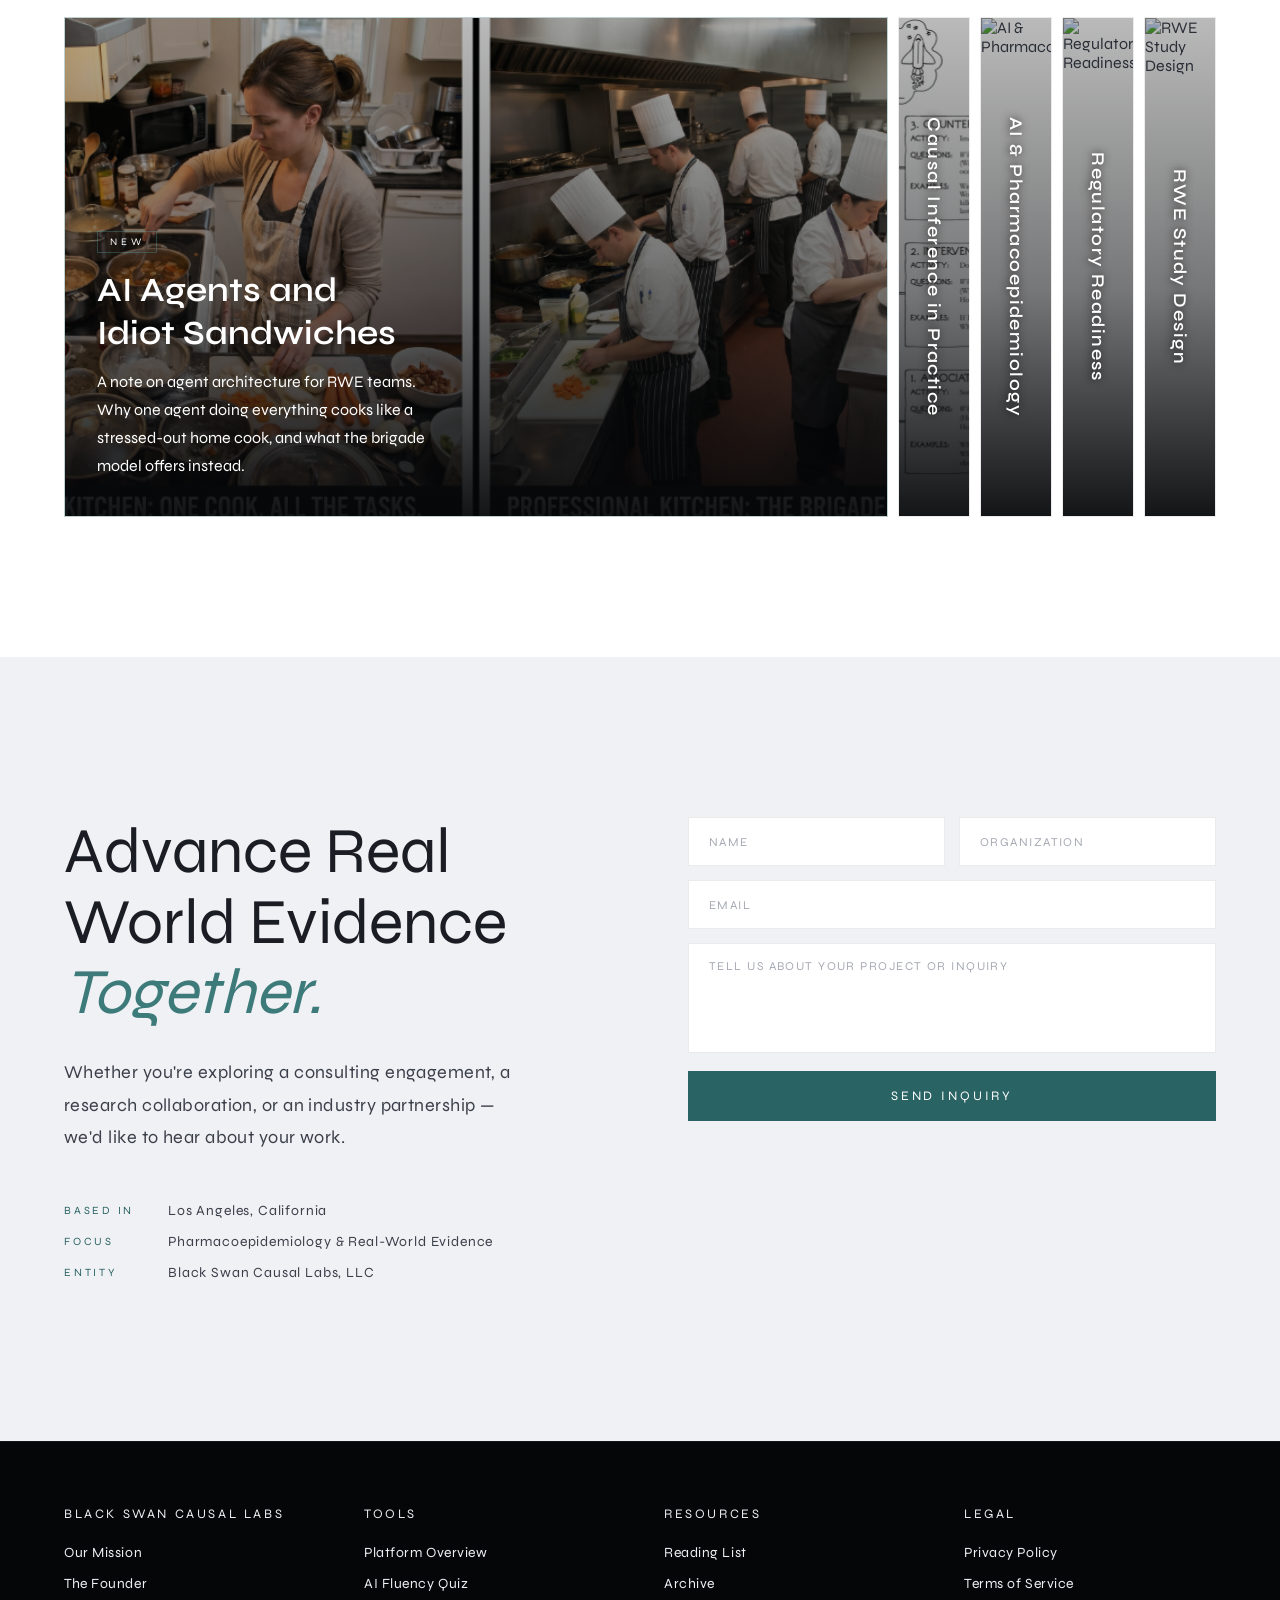
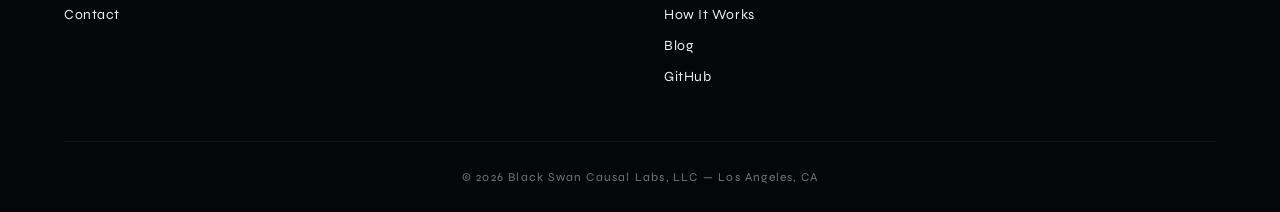
==== commit ab22d0b2: "Publish Blog 2 (AI Agents and Idiot Sandwiches) and add archive sidebar blog.html now serves the lat" ====
--- a/index.html
+++ b/index.html
@@ -1758,21 +1758,35 @@
 
   <div class="blog-accordion" id="blog-accordion">
 
-    <!-- Panel 1 -->
+    <!-- Panel 1: Latest post -->
     <a href="blog.html" class="blog-panel active" style="text-decoration:none;">
+      <img class="blog-panel-img"
+           src="blog-brigade-sameMeal.png"
+           alt="AI Agents and Idiot Sandwiches">
+      <div class="blog-panel-overlay"></div>
+      <span class="blog-panel-label">Agent Architecture for RWE</span>
+      <div class="blog-panel-content">
+        <span class="blog-panel-coming">New</span>
+        <h3 class="blog-panel-title">AI Agents and<br>Idiot Sandwiches</h3>
+        <p class="blog-panel-teaser">A note on agent architecture for RWE teams. Why one agent doing everything cooks like a stressed-out home cook, and what the brigade model offers instead.</p>
+      </div>
+    </a>
+
+    <!-- Panel 2: Previous post -->
+    <a href="blog-causal-ladder.html" class="blog-panel" style="text-decoration:none;">
       <img class="blog-panel-img"
            src="blog-causal-ladder.webp"
            alt="Every Study Is on the Causal Ladder">
       <div class="blog-panel-overlay"></div>
       <span class="blog-panel-label">Causal Inference in Practice</span>
       <div class="blog-panel-content">
-        <span class="blog-panel-coming">New</span>
+        <span class="blog-panel-coming">Read</span>
         <h3 class="blog-panel-title">Every Study Is on<br>the Causal Ladder</h3>
         <p class="blog-panel-teaser">Pearl's ladder gives us a way to read any paper with one question first: which rung is this research question on, and does the design have the equipment to answer it?</p>
       </div>
     </a>
 
-    <!-- Panel 2 -->
+    <!-- Panel 3 -->
     <div class="blog-panel">
       <img class="blog-panel-img"
            src="https://images.unsplash.com/photo-1532187863486-abf9dbad1b69?auto=format&fit=crop&w=800&q=80"
@@ -1782,11 +1796,11 @@
       <div class="blog-panel-content">
         <span class="blog-panel-coming">Coming Soon</span>
         <h3 class="blog-panel-title">AI & Pharmaco&shy;epidemiology</h3>
-        <p class="blog-panel-teaser">Where large language models meet real-world evidence — and where the hype ends and the hard methodological questions begin.</p>
+        <p class="blog-panel-teaser">Where large language models meet real-world evidence, and where the hype ends and the hard methodological questions begin.</p>
       </div>
     </div>
 
-    <!-- Panel 3 -->
+    <!-- Panel 4 -->
     <div class="blog-panel">
       <img class="blog-panel-img"
            src="https://images.unsplash.com/photo-1450101499163-c8848c66ca85?auto=format&fit=crop&w=800&q=80"
@@ -1800,7 +1814,7 @@
       </div>
     </div>
 
-    <!-- Panel 4 -->
+    <!-- Panel 5 -->
     <div class="blog-panel">
       <img class="blog-panel-img"
            src="https://images.unsplash.com/photo-1551288049-bebda4e38f71?auto=format&fit=crop&w=800&q=80"
@@ -1810,21 +1824,7 @@
       <div class="blog-panel-content">
         <span class="blog-panel-coming">Coming Soon</span>
         <h3 class="blog-panel-title">RWE Study<br>Design</h3>
-        <p class="blog-panel-teaser">Target trial emulation, covariate selection, and the choices that make or break a pharmacoepi study — before you touch the data.</p>
-      </div>
-    </div>
-
-    <!-- Panel 5 -->
-    <div class="blog-panel">
-      <img class="blog-panel-img"
-           src="https://images.unsplash.com/photo-1518770660439-4636190af475?auto=format&fit=crop&w=800&q=80"
-           alt="Tools & Methods">
-      <div class="blog-panel-overlay"></div>
-      <span class="blog-panel-label">Tools & Methods</span>
-      <div class="blog-panel-content">
-        <span class="blog-panel-coming">Coming Soon</span>
-        <h3 class="blog-panel-title">Tools &<br>Methods</h3>
-        <p class="blog-panel-teaser">Field notes on building at the intersection of evidence science and AI — what works, what doesn't, and what's worth your time.</p>
+        <p class="blog-panel-teaser">Target trial emulation, covariate selection, and the choices that make or break a pharmacoepi study, before you touch the data.</p>
       </div>
     </div>
 
